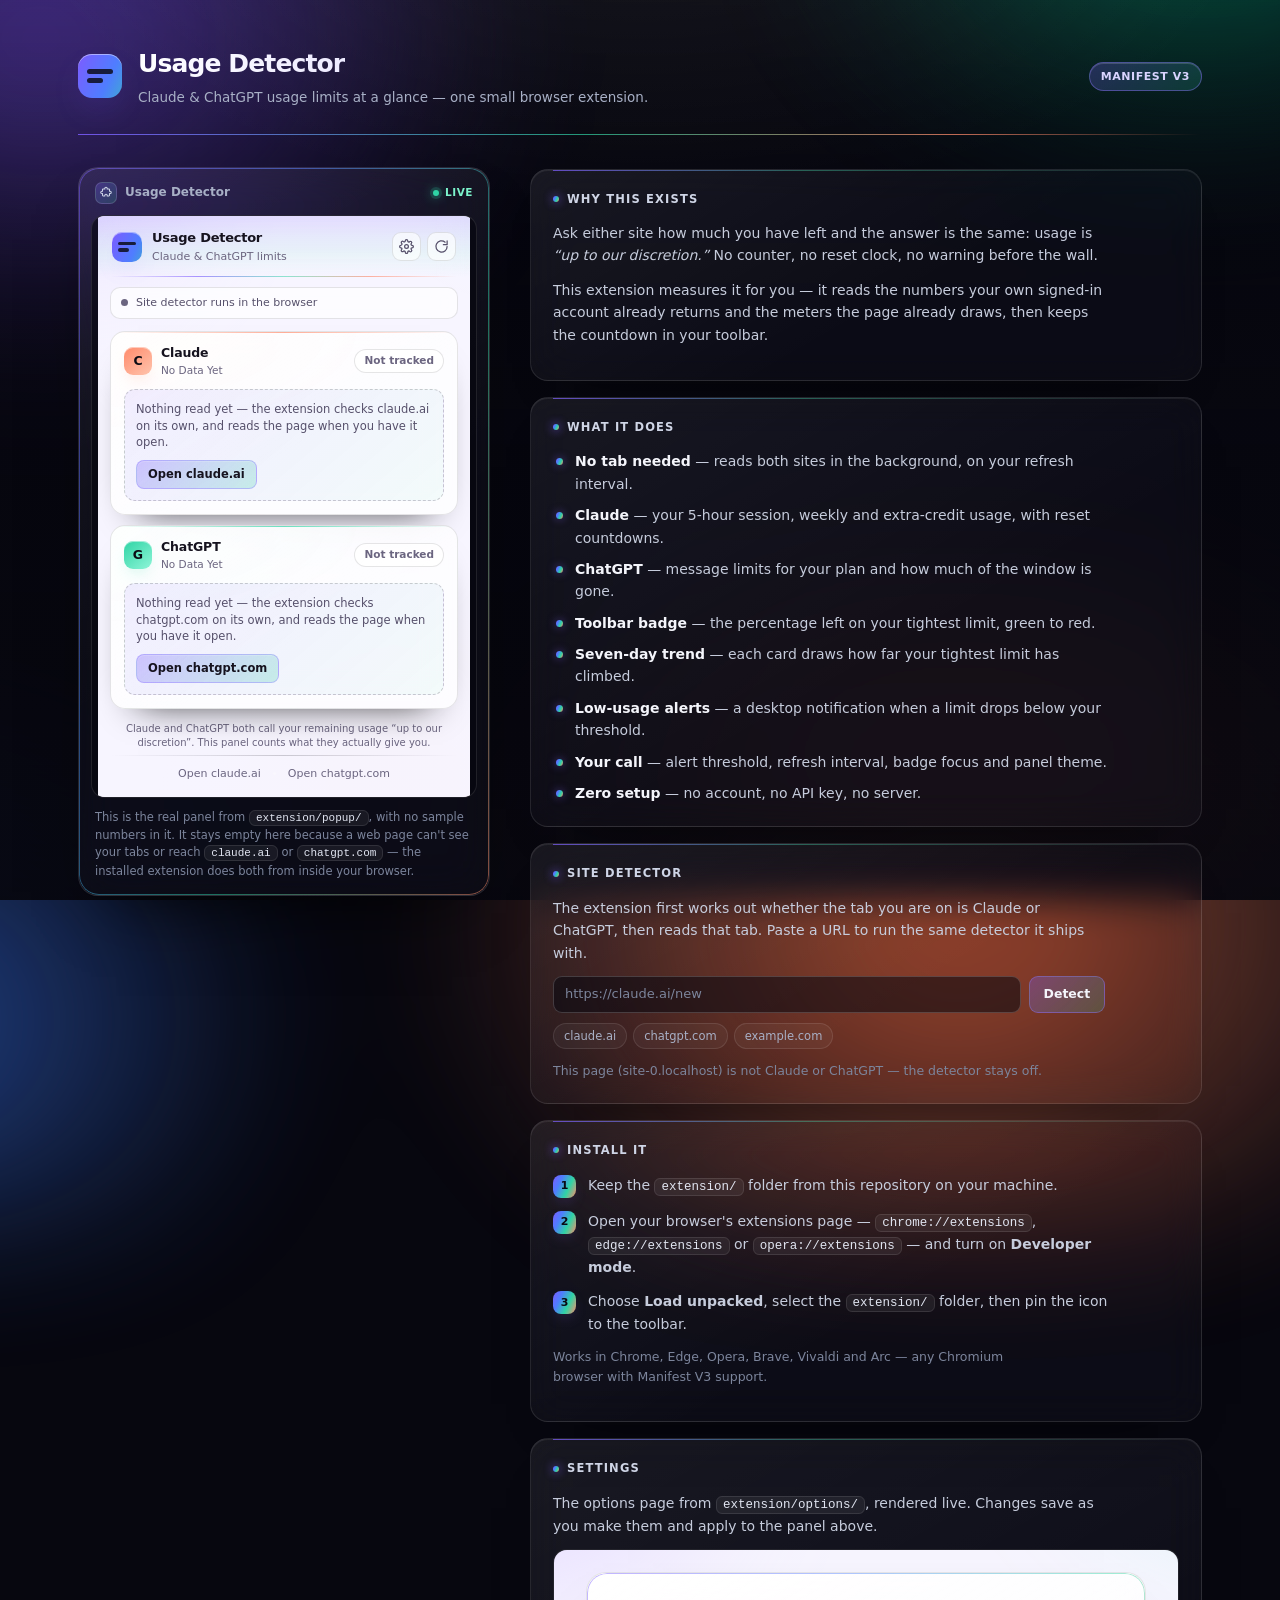
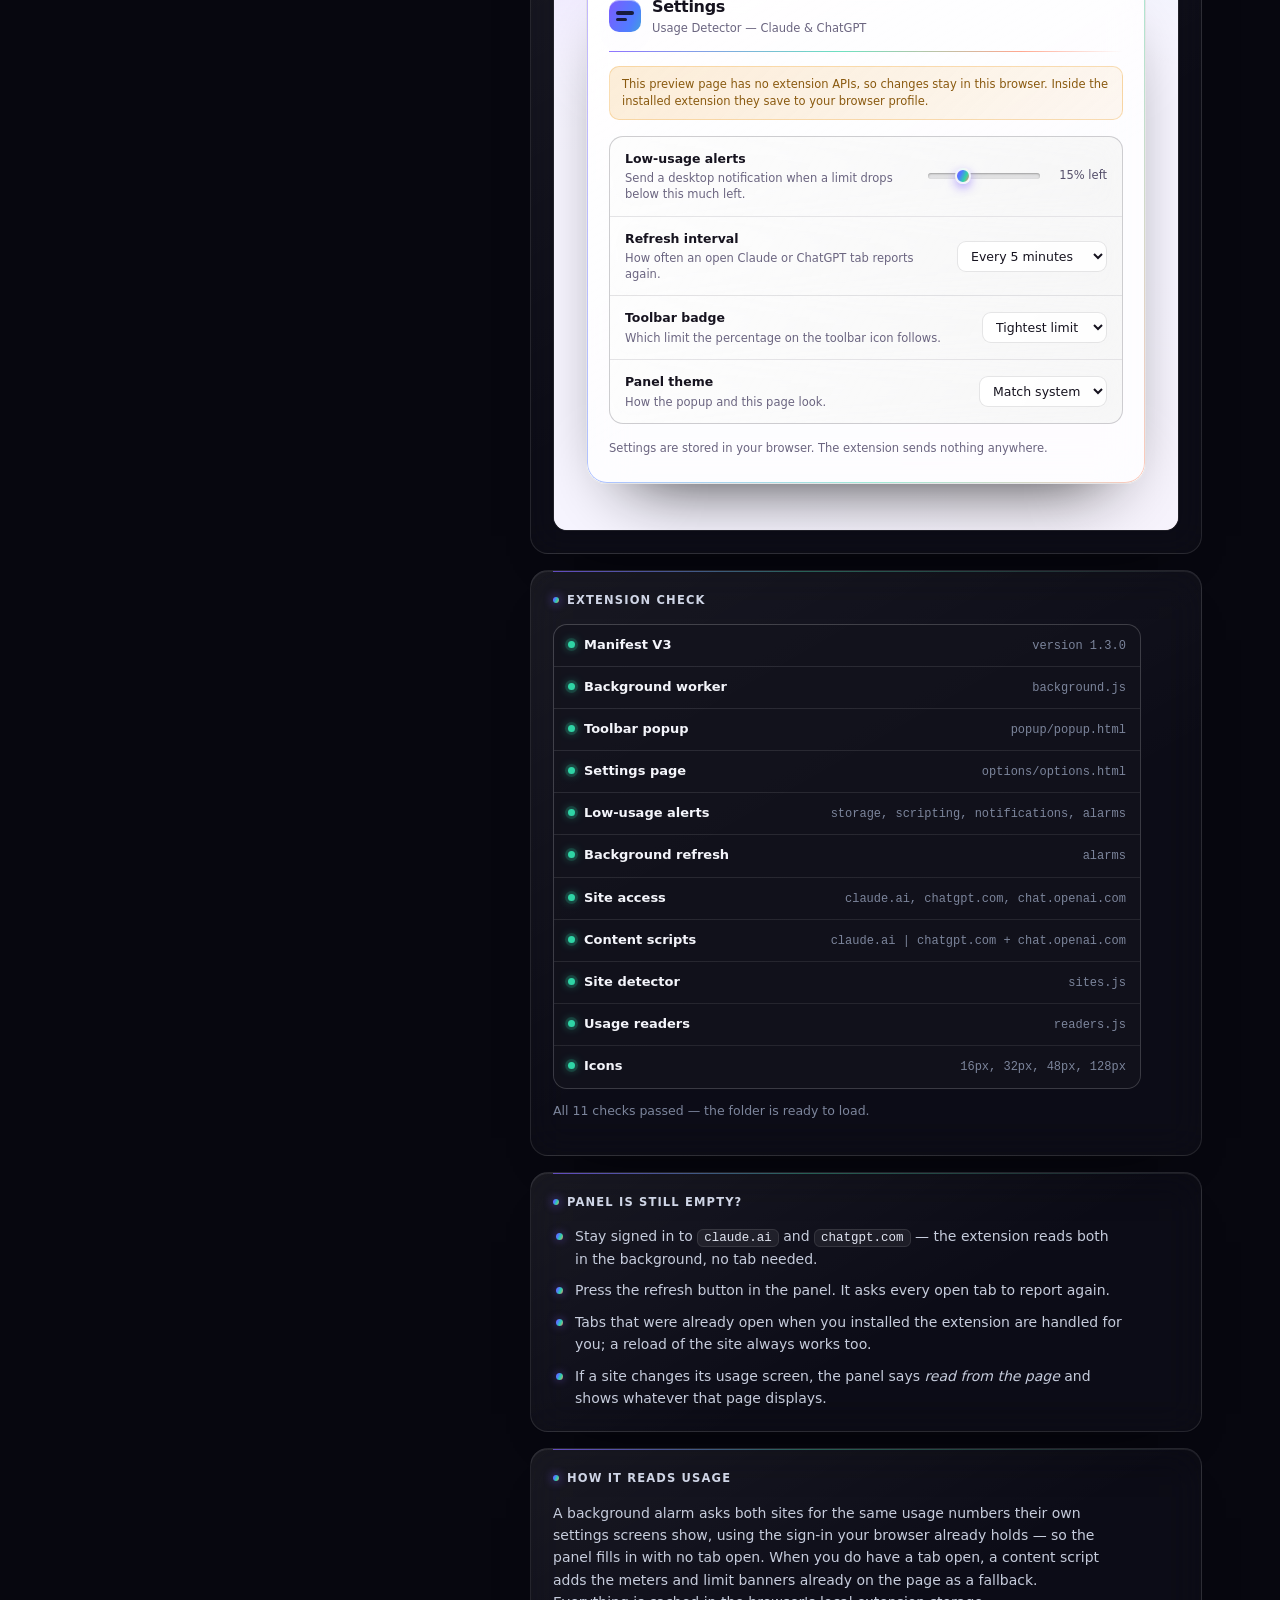
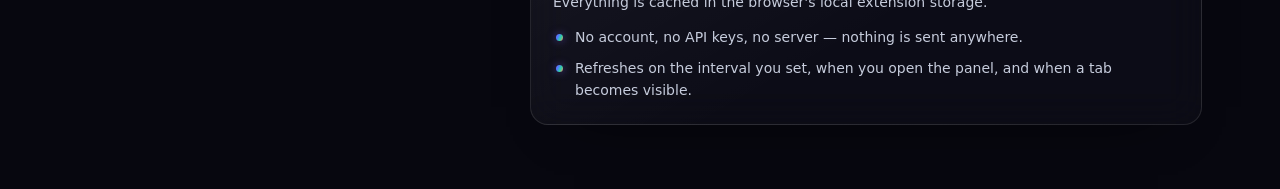
==== preview/index.html @ 1be55356 "Move API readers to background worker for tab-independent updates Co-authored-by: base44-builder[bot" ====
<!doctype html>
<html lang="en">
<head>
<meta charset="utf-8">
<meta name="viewport" content="width=device-width, initial-scale=1">
<title>Usage Detector — Claude &amp; ChatGPT</title>
<link rel="stylesheet" href="/preview/preview.css">
</head>
<body>
<div class="page">
  <header class="top">
    <span class="logo" aria-hidden="true"><i></i><i></i></span>
    <div class="top-text">
      <h1>Usage Detector</h1>
      <p>Claude &amp; ChatGPT usage limits at a glance — one small browser extension.</p>
    </div>
    <span class="tag">Manifest V3</span>
  </header>

  <div class="grid">
    <section class="stage" aria-label="Extension popup">
      <div class="stage-top">
        <span class="stage-puzzle" aria-hidden="true">
          <svg viewBox="0 0 24 24" width="14" height="14" fill="none" stroke="currentColor" stroke-width="1.8" stroke-linejoin="round">
            <path d="M10 4a2 2 0 1 1 4 0v1h3a1 1 0 0 1 1 1v3h1a2 2 0 1 1 0 4h-1v3a1 1 0 0 1-1 1h-3v-1a2 2 0 1 0-4 0v1H7a1 1 0 0 1-1-1v-3H5a2 2 0 1 1 0-4h1V6a1 1 0 0 1 1-1h3V4Z"></path>
          </svg>
        </span>
        <span class="stage-name">Usage Detector</span>
        <span class="stage-live"><i aria-hidden="true"></i>Live</span>
      </div>

      <div class="frame">
        <iframe id="popup" src="/extension/popup/popup.html" title="The extension popup, rendered live"></iframe>
      </div>

      <p class="hint">
        This is the real panel from <code>extension/popup/</code>, with no sample numbers in it.
        It stays empty here because a web page can't see your tabs or reach <code>claude.ai</code> or
        <code>chatgpt.com</code> — the installed extension does both from inside your browser.
      </p>
    </section>

    <div class="content">
      <section class="block">
        <h2>Why this exists</h2>
        <p>Ask either site how much you have left and the answer is the same: usage is <em>“up to our discretion.”</em> No counter, no reset clock, no warning before the wall.</p>
        <p>This extension measures it for you — it reads the numbers your own signed-in account already returns and the meters the page already draws, then keeps the countdown in your toolbar.</p>
      </section>

      <section class="block">
        <h2>What it does</h2>
        <ul class="checks">
          <li><strong>No tab needed</strong> — reads both sites in the background, on your refresh interval.</li>
          <li><strong>Claude</strong> — your 5-hour session, weekly and extra-credit usage, with reset countdowns.</li>
          <li><strong>ChatGPT</strong> — message limits for your plan and how much of the window is gone.</li>
          <li><strong>Toolbar badge</strong> — the percentage left on your tightest limit, green to red.</li>
          <li><strong>Seven-day trend</strong> — each card draws how far your tightest limit has climbed.</li>
          <li><strong>Low-usage alerts</strong> — a desktop notification when a limit drops below your threshold.</li>
          <li><strong>Your call</strong> — alert threshold, refresh interval, badge focus and panel theme.</li>
          <li><strong>Zero setup</strong> — no account, no API key, no server.</li>
        </ul>
      </section>

      <section class="block">
        <h2>Site detector</h2>
        <p>The extension first works out whether the tab you are on is Claude or ChatGPT, then reads that tab. Paste a URL to run the same detector it ships with.</p>
        <form class="detector" id="detector" autocomplete="off">
          <input id="detector-url" class="detector-input" type="text" placeholder="https://claude.ai/new" aria-label="URL to check" spellcheck="false">
          <button class="detector-btn" type="submit">Detect</button>
        </form>
        <div class="detector-chips">
          <button type="button" class="detector-chip" data-url="https://claude.ai/new">claude.ai</button>
          <button type="button" class="detector-chip" data-url="https://chatgpt.com/">chatgpt.com</button>
          <button type="button" class="detector-chip" data-url="https://example.com/">example.com</button>
        </div>
        <p class="detector-out" id="detector-out" aria-live="polite">Reading this page's address…</p>
      </section>

      <section class="block">
        <h2>Install it</h2>
        <ol class="steps">
          <li>
            <span aria-hidden="true">1</span>
            <div>Keep the <code>extension/</code> folder from this repository on your machine.</div>
          </li>
          <li>
            <span aria-hidden="true">2</span>
            <div>Open your browser's extensions page — <code>chrome://extensions</code>, <code>edge://extensions</code> or <code>opera://extensions</code> — and turn on <strong>Developer mode</strong>.</div>
          </li>
          <li>
            <span aria-hidden="true">3</span>
            <div>Choose <strong>Load unpacked</strong>, select the <code>extension/</code> folder, then pin the icon to the toolbar.</div>
          </li>
        </ol>
        <p class="note">Works in Chrome, Edge, Opera, Brave, Vivaldi and Arc — any Chromium browser with Manifest V3 support.</p>
      </section>

      <section class="block">
        <h2>Settings</h2>
        <p>The options page from <code>extension/options/</code>, rendered live. Changes save as you make them and apply to the panel above.</p>
        <div class="frame frame--wide">
          <iframe id="options" src="/extension/options/options.html" title="The extension settings page, rendered live"></iframe>
        </div>
      </section>

      <section class="block">
        <h2>Extension check</h2>
        <ul class="audit" id="audit" aria-live="polite">
          <li class="audit-item"><span class="audit-dot" aria-hidden="true"></span><span class="audit-label">Reading the manifest…</span></li>
        </ul>
        <p class="note" id="audit-summary"></p>
      </section>

      <section class="block">
        <h2>Panel is still empty?</h2>
        <ul class="checks">
          <li>Stay signed in to <code>claude.ai</code> and <code>chatgpt.com</code> — the extension reads both in the background, no tab needed.</li>
          <li>Press the refresh button in the panel. It asks every open tab to report again.</li>
          <li>Tabs that were already open when you installed the extension are handled for you; a reload of the site always works too.</li>
          <li>If a site changes its usage screen, the panel says <em>read from the page</em> and shows whatever that page displays.</li>
        </ul>
      </section>

      <section class="block">
        <h2>How it reads usage</h2>
        <p>A background alarm asks both sites for the same usage numbers their own settings screens show, using the sign-in your browser already holds — so the panel fills in with no tab open. When you do have a tab open, a content script adds the meters and limit banners already on the page as a fallback. Everything is cached in the browser's local extension storage.</p>
        <ul class="checks">
          <li>No account, no API keys, no server — nothing is sent anywhere.</li>
          <li>Refreshes on the interval you set, when you open the panel, and when a tab becomes visible.</li>
        </ul>
      </section>
    </div>
  </div>
</div>

<script src="/extension/sites.js"></script>
<script src="/preview/preview.js"></script>
</body>
</html>
---- preview/preview.css ----
:root {
  --bg: #07070f;
  --ink: #f4f5fb;
  --muted: #a8b0c6;
  --dim: #7c859c;
  --line: rgba(255, 255, 255, 0.1);
  --line-strong: rgba(255, 255, 255, 0.18);
  --glass: rgba(255, 255, 255, 0.045);
  --glass-2: rgba(255, 255, 255, 0.08);
  --panel-wash: linear-gradient(150deg, rgba(255, 255, 255, 0.075), rgba(255, 255, 255, 0.022) 58%);
  --violet: #7c5cff;
  --indigo: #4f7dff;
  --mint: #2fd4a5;
  --coral: #ff8a6b;
  --claude: #ff8a6b;
  --chatgpt: #2fd4a5;
  --flow: linear-gradient(115deg, #7c5cff 0%, #4f7dff 30%, #2fd4a5 64%, #ff8a6b 100%);
  color-scheme: dark;
}

* {
  box-sizing: border-box;
}

html {
  background: var(--bg);
}

body {
  margin: 0;
  min-height: 100vh;
  position: relative;
  background: transparent;
  color: var(--ink);
  font: 14px/1.6 ui-sans-serif, system-ui, -apple-system, "Segoe UI", Roboto, "Helvetica Neue", Arial, sans-serif;
  -webkit-font-smoothing: antialiased;
  overflow-x: hidden;
}

/* the fluid mesh: one drifting colour field, one readability scrim */
body::before,
body::after {
  content: "";
  position: fixed;
  pointer-events: none;
  z-index: 0;
}

body::before {
  inset: -38% -28%;
  background:
    radial-gradient(36% 34% at 20% 24%, rgba(124, 92, 255, 0.8), transparent 68%),
    radial-gradient(32% 30% at 78% 14%, rgba(47, 212, 165, 0.55), transparent 68%),
    radial-gradient(40% 38% at 66% 80%, rgba(255, 138, 107, 0.62), transparent 68%),
    radial-gradient(30% 30% at 12% 86%, rgba(79, 125, 255, 0.6), transparent 70%);
  filter: blur(72px) saturate(140%);
  opacity: 0.9;
  animation: flow 32s ease-in-out infinite alternate;
}

body::after {
  inset: 0;
  background:
    radial-gradient(70% 50% at 50% -12%, rgba(255, 255, 255, 0.07), transparent 70%),
    linear-gradient(180deg, rgba(7, 7, 15, 0.25) 0%, rgba(7, 7, 15, 0.72) 46%, rgba(7, 7, 15, 0.94) 100%);
}

@keyframes flow {
  0% {
    transform: translate3d(-3%, -2%, 0) scale(1.04) rotate(0deg);
  }
  50% {
    transform: translate3d(3%, 2%, 0) scale(1.12) rotate(5deg);
  }
  100% {
    transform: translate3d(4%, -3%, 0) scale(1.06) rotate(-4deg);
  }
}

.page {
  position: relative;
  z-index: 1;
  max-width: 1180px;
  margin: 0 auto;
  padding: 44px 28px 72px;
}

/* header */
.top {
  position: relative;
  display: flex;
  align-items: center;
  gap: 16px;
  padding-bottom: 26px;
}

.top::after {
  content: "";
  position: absolute;
  left: 0;
  right: 0;
  bottom: 0;
  height: 1px;
  background: linear-gradient(90deg, rgba(124, 92, 255, 0.85), rgba(47, 212, 165, 0.7) 45%, rgba(255, 138, 107, 0.75) 78%, transparent);
}

.logo {
  width: 44px;
  height: 44px;
  flex: none;
  border-radius: 14px;
  background: var(--flow);
  background-size: 220% 220%;
  animation: shimmer 14s ease-in-out infinite alternate;
  display: flex;
  flex-direction: column;
  justify-content: center;
  gap: 4px;
  padding: 0 9px;
  box-shadow: 0 14px 34px -16px rgba(124, 92, 255, 0.95), inset 0 1px 0 rgba(255, 255, 255, 0.45);
}

@keyframes shimmer {
  from {
    background-position: 0% 50%;
  }
  to {
    background-position: 100% 50%;
  }
}

.logo i {
  display: block;
  height: 5px;
  border-radius: 3px;
  background: rgba(9, 9, 18, 0.82);
}

.logo i:first-child {
  width: 100%;
}

.logo i:last-child {
  width: 62%;
}

.top-text {
  flex: 1;
  min-width: 0;
}

.top h1 {
  margin: 0;
  font-size: 25px;
  font-weight: 680;
  letter-spacing: -0.035em;
  background: linear-gradient(100deg, #ffffff 0%, #ddd8ff 42%, #ffd9cc 70%, #b6ffe9 100%);
  -webkit-background-clip: text;
  background-clip: text;
  color: transparent;
}

.top p {
  margin: 3px 0 0;
  color: var(--muted);
  font-size: 13.5px;
}

.tag {
  flex: none;
  font-size: 11px;
  font-weight: 700;
  letter-spacing: 0.05em;
  text-transform: uppercase;
  color: #d9d4ff;
  background: linear-gradient(135deg, rgba(124, 92, 255, 0.26), rgba(47, 212, 165, 0.16));
  border: 1px solid rgba(140, 122, 255, 0.42);
  padding: 5px 11px;
  border-radius: 999px;
  box-shadow: inset 0 1px 0 rgba(255, 255, 255, 0.16);
}

/* layout */
.grid {
  display: grid;
  grid-template-columns: 412px minmax(0, 1fr);
  gap: 40px;
  align-items: start;
  padding-top: 32px;
}

/* stage */
.stage {
  position: sticky;
  top: 28px;
  padding: 12px;
  border-radius: 20px;
  background: var(--panel-wash);
  border: 1px solid var(--line);
  backdrop-filter: blur(22px) saturate(140%);
  box-shadow: 0 34px 70px -38px rgba(0, 0, 0, 0.95), inset 0 1px 0 rgba(255, 255, 255, 0.09);
}

.stage::before {
  content: "";
  position: absolute;
  inset: 0;
  border-radius: inherit;
  padding: 1px;
  background: var(--flow);
  opacity: 0.5;
  -webkit-mask: linear-gradient(#000 0 0) content-box, linear-gradient(#000 0 0);
  -webkit-mask-composite: xor;
  mask: linear-gradient(#000 0 0) content-box, linear-gradient(#000 0 0);
  mask-composite: exclude;
  pointer-events: none;
}

.stage-top {
  display: flex;
  align-items: center;
  gap: 8px;
  padding: 2px 4px 11px;
}

.stage-puzzle {
  display: grid;
  place-items: center;
  width: 22px;
  height: 22px;
  border-radius: 7px;
  background: linear-gradient(135deg, rgba(124, 92, 255, 0.28), rgba(47, 212, 165, 0.18));
  border: 1px solid rgba(255, 255, 255, 0.14);
  color: #cfd6e8;
}

.stage-name {
  flex: 1;
  font-size: 12px;
  font-weight: 600;
  color: var(--muted);
}

.stage-live {
  display: inline-flex;
  align-items: center;
  gap: 6px;
  font-size: 10.5px;
  font-weight: 700;
  letter-spacing: 0.05em;
  text-transform: uppercase;
  color: #7cf3cb;
}

.stage-live i {
  width: 6px;
  height: 6px;
  border-radius: 999px;
  background: var(--mint);
  box-shadow: 0 0 0 3px rgba(47, 212, 165, 0.18), 0 0 12px rgba(47, 212, 165, 0.9);
}

.frame {
  border-radius: 14px;
  overflow: hidden;
  border: 1px solid var(--line);
  background: rgba(6, 6, 14, 0.6);
  display: flex;
  justify-content: center;
}

.frame iframe {
  display: block;
  width: 100%;
  max-width: 372px;
  height: 566px;
  border: 0;
  background: transparent;
}

.frame--wide {
  justify-content: stretch;
}

.frame--wide iframe {
  max-width: none;
  height: 580px;
}

.audit {
  margin: 0 0 12px;
  padding: 0;
  list-style: none;
  display: grid;
  gap: 1px;
  border: 1px solid var(--line);
  border-radius: 14px;
  overflow: hidden;
  background: var(--line);
  max-width: 66ch;
}

.audit-item {
  display: flex;
  align-items: baseline;
  gap: 9px;
  padding: 10px 14px;
  background: rgba(10, 10, 20, 0.72);
  font-size: 13px;
  color: #c6ccdc;
}

.audit-dot {
  flex: none;
  width: 7px;
  height: 7px;
  border-radius: 999px;
  background: #3a4250;
  transform: translateY(-1px);
}

.audit-item.is-ok .audit-dot {
  background: var(--mint);
  box-shadow: 0 0 0 3px rgba(47, 212, 165, 0.16), 0 0 10px rgba(47, 212, 165, 0.8);
}

.audit-item.is-bad .audit-dot {
  background: #ff5f6d;
  box-shadow: 0 0 0 3px rgba(255, 95, 109, 0.16), 0 0 10px rgba(255, 95, 109, 0.8);
}

.audit-label {
  font-weight: 600;
  color: var(--ink);
}

.audit-detail {
  margin-left: auto;
  font-size: 12px;
  color: var(--dim);
  font-family: ui-monospace, SFMono-Regular, Menlo, Consolas, monospace;
  text-align: right;
}

.hint {
  margin: 11px 4px 3px;
  font-size: 11.5px;
  line-height: 1.55;
  color: var(--dim);
}

.hint code {
  font-size: 11px;
}

/* content */
.content {
  display: grid;
  gap: 16px;
  padding-top: 2px;
}

.block {
  position: relative;
  padding: 20px 22px 22px;
  border-radius: 18px;
  border: 1px solid var(--line);
  background: var(--panel-wash);
  backdrop-filter: blur(18px) saturate(135%);
  box-shadow: 0 26px 56px -44px rgba(0, 0, 0, 0.95), inset 0 1px 0 rgba(255, 255, 255, 0.07);
}

.block::before {
  content: "";
  position: absolute;
  top: 0;
  left: 22px;
  right: 22px;
  height: 1px;
  background: linear-gradient(90deg, rgba(124, 92, 255, 0.7), rgba(47, 212, 165, 0.35) 40%, transparent);
}

.block h2 {
  display: flex;
  align-items: center;
  gap: 8px;
  margin: 0 0 14px;
  font-size: 11.5px;
  font-weight: 750;
  letter-spacing: 0.1em;
  text-transform: uppercase;
  color: #cfd5e6;
}

.block h2::before {
  content: "";
  width: 6px;
  height: 6px;
  border-radius: 999px;
  background: var(--flow);
  box-shadow: 0 0 10px rgba(124, 92, 255, 0.9);
}

.block p {
  margin: 0 0 12px;
  color: #c6ccdc;
  max-width: 62ch;
}

.checks {
  margin: 0;
  padding: 0;
  list-style: none;
  display: grid;
  gap: 9px;
  max-width: 64ch;
}

.checks li {
  position: relative;
  padding-left: 22px;
  color: #c6ccdc;
}

.checks li::before {
  content: "";
  position: absolute;
  left: 3px;
  top: 8px;
  width: 7px;
  height: 7px;
  border-radius: 999px;
  background: var(--flow);
  box-shadow: 0 0 8px rgba(124, 92, 255, 0.55);
}

.checks strong {
  color: var(--ink);
  font-weight: 640;
}

/* site detector */
.detector {
  display: flex;
  gap: 8px;
  margin: 0 0 10px;
  max-width: 62ch;
}

.detector-input {
  flex: 1;
  min-width: 0;
  font: inherit;
  font-size: 13px;
  color: var(--ink);
  background: rgba(9, 9, 18, 0.55);
  border: 1px solid var(--line-strong);
  border-radius: 9px;
  padding: 7px 11px;
}

.detector-input::placeholder {
  color: var(--dim);
}

.detector-input:focus-visible {
  outline: 2px solid rgba(124, 92, 255, 0.9);
  outline-offset: 1px;
}

.detector-btn {
  flex: none;
  font: inherit;
  font-size: 12.5px;
  font-weight: 660;
  color: var(--ink);
  background: linear-gradient(135deg, rgba(124, 92, 255, 0.32), rgba(47, 212, 165, 0.2));
  border: 1px solid rgba(140, 122, 255, 0.42);
  border-radius: 9px;
  padding: 7px 14px;
  cursor: pointer;
  transition: filter 0.16s ease;
}

.detector-btn:hover {
  filter: brightness(1.15);
}

.detector-btn:focus-visible,
.detector-chip:focus-visible {
  outline: 2px solid rgba(124, 92, 255, 0.9);
  outline-offset: 2px;
}

.detector-chips {
  display: flex;
  flex-wrap: wrap;
  gap: 6px;
  margin: 0 0 12px;
}

.detector-chip {
  font: inherit;
  font-size: 11.5px;
  color: var(--muted);
  background: var(--glass);
  border: 1px solid var(--line);
  border-radius: 999px;
  padding: 3px 10px;
  cursor: pointer;
  transition: color 0.16s ease, border-color 0.16s ease;
}

.detector-chip:hover {
  color: var(--ink);
  border-color: var(--line-strong);
}

.block .detector-out {
  margin: 0;
  font-size: 12.5px;
  color: var(--dim);
}

.block .detector-out.is-on {
  color: #7cf3cb;
}

.steps {
  margin: 0 0 12px;
  padding: 0;
  list-style: none;
  display: grid;
  gap: 12px;
  max-width: 64ch;
}

.steps li {
  display: flex;
  gap: 12px;
  align-items: flex-start;
  color: #c6ccdc;
}

.steps li > span {
  flex: none;
  width: 23px;
  height: 23px;
  border-radius: 8px;
  display: grid;
  place-items: center;
  font-size: 11px;
  font-weight: 800;
  color: #0a0a14;
  background: var(--flow);
  box-shadow: 0 6px 16px -8px rgba(124, 92, 255, 0.95);
  margin-top: 1px;
}

.note {
  margin: 0;
  font-size: 12.5px;
  color: var(--dim) !important;
}

code {
  font-family: ui-monospace, SFMono-Regular, Menlo, Consolas, monospace;
  font-size: 12.5px;
  background: rgba(255, 255, 255, 0.06);
  border: 1px solid var(--line);
  border-radius: 6px;
  padding: 1px 6px;
  color: #e2e6f2;
}

@media (max-width: 1000px) {
  .page {
    padding: 32px 20px 56px;
  }

  .grid {
    grid-template-columns: minmax(0, 1fr);
    gap: 28px;
  }

  .stage {
    position: static;
    max-width: 420px;
  }
}

@media (max-width: 560px) {
  .top {
    align-items: flex-start;
    flex-wrap: wrap;
  }

  .tag {
    order: 3;
  }

  .top h1 {
    font-size: 20px;
  }

  .frame iframe {
    height: 540px;
  }

  .frame--wide iframe {
    height: 580px;
  }

  .block {
    padding: 18px 16px 20px;
  }

  .block::before {
    left: 16px;
    right: 16px;
  }
}

@media (prefers-reduced-motion: reduce) {
  body::before,
  .logo {
    animation: none;
  }
}
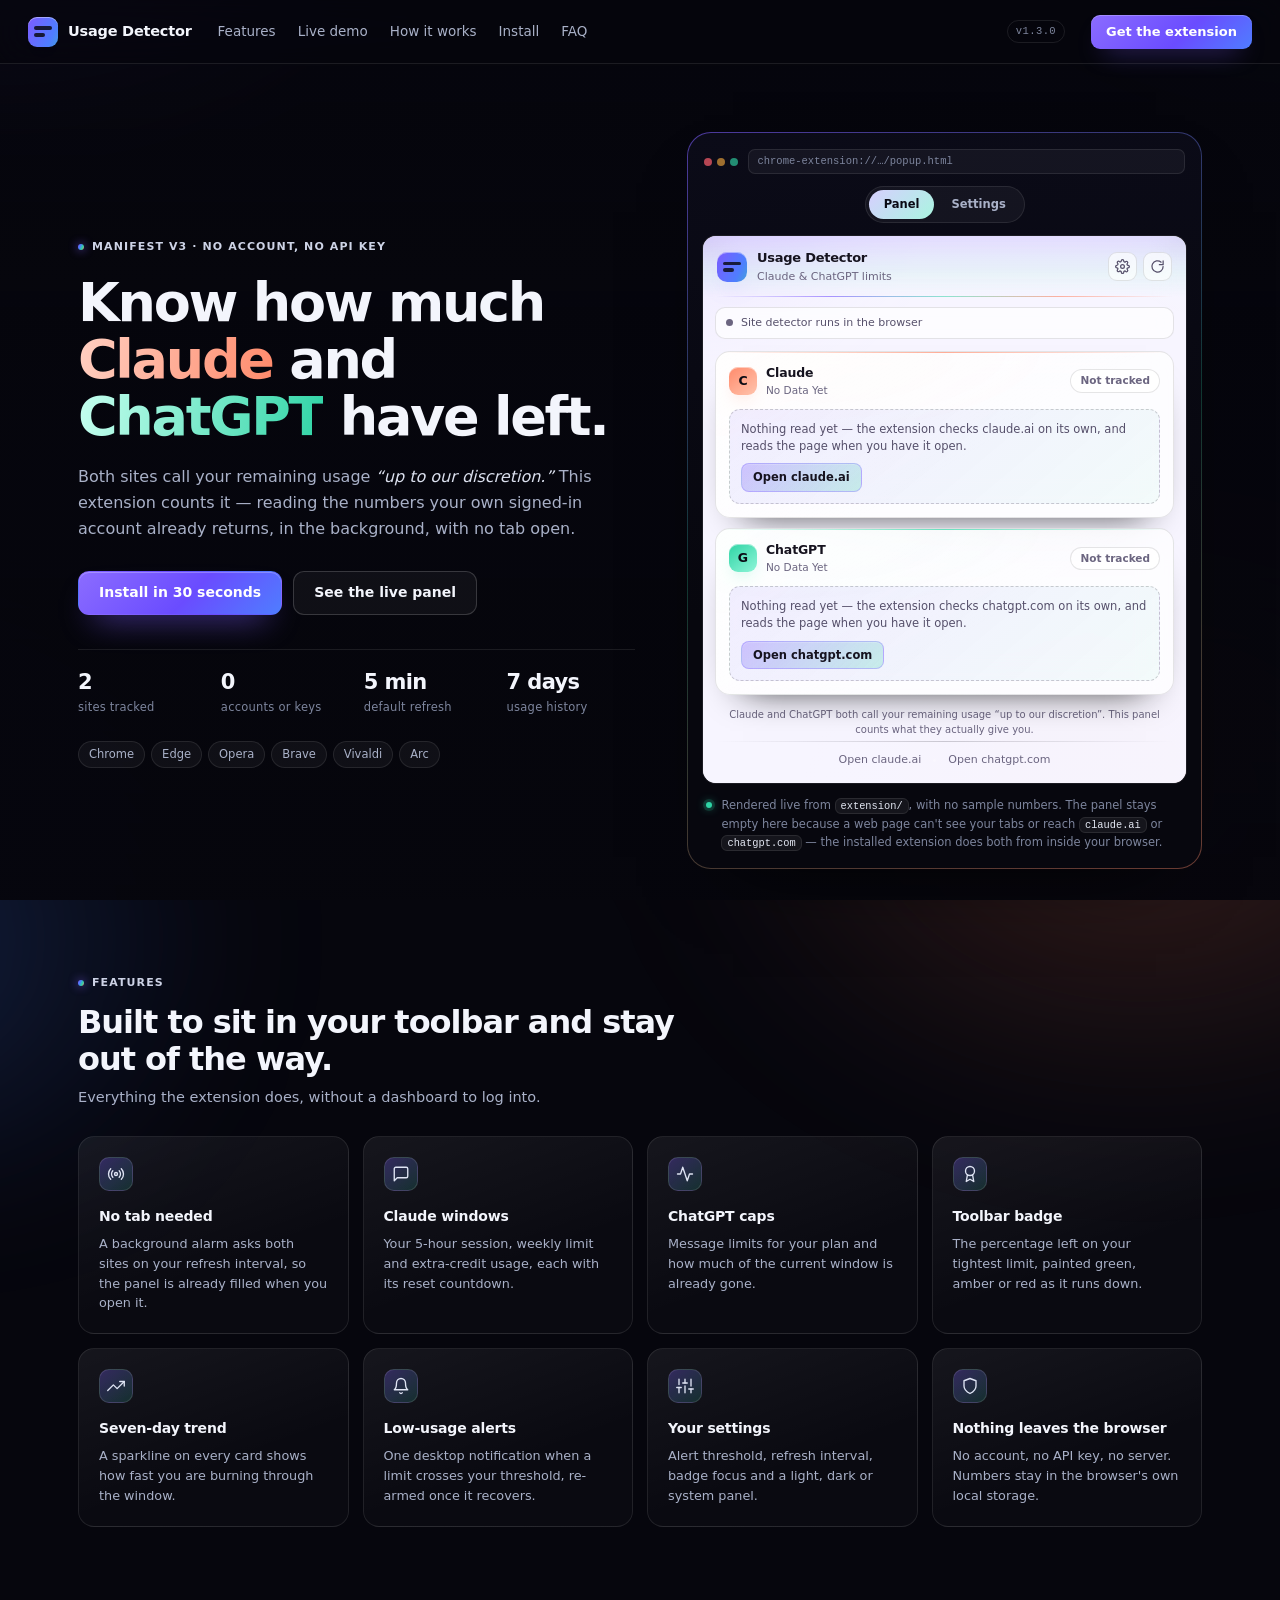
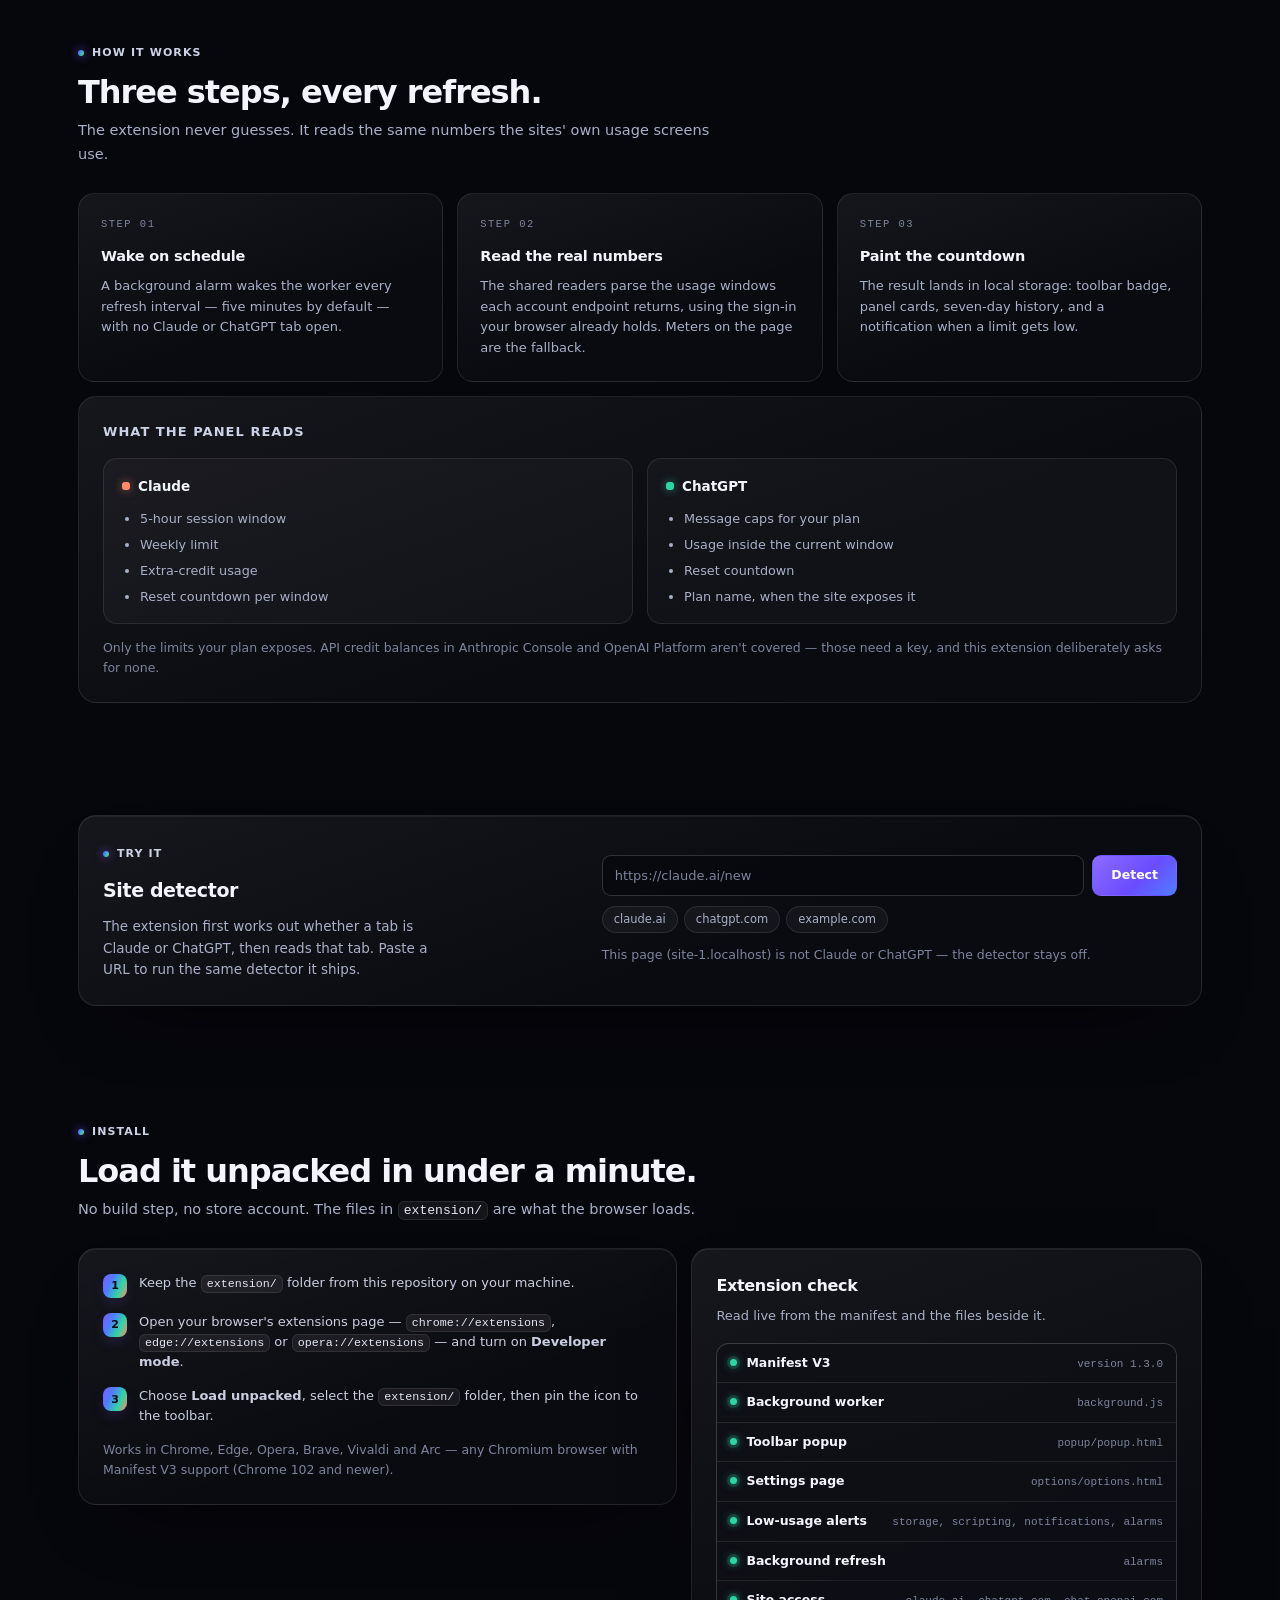
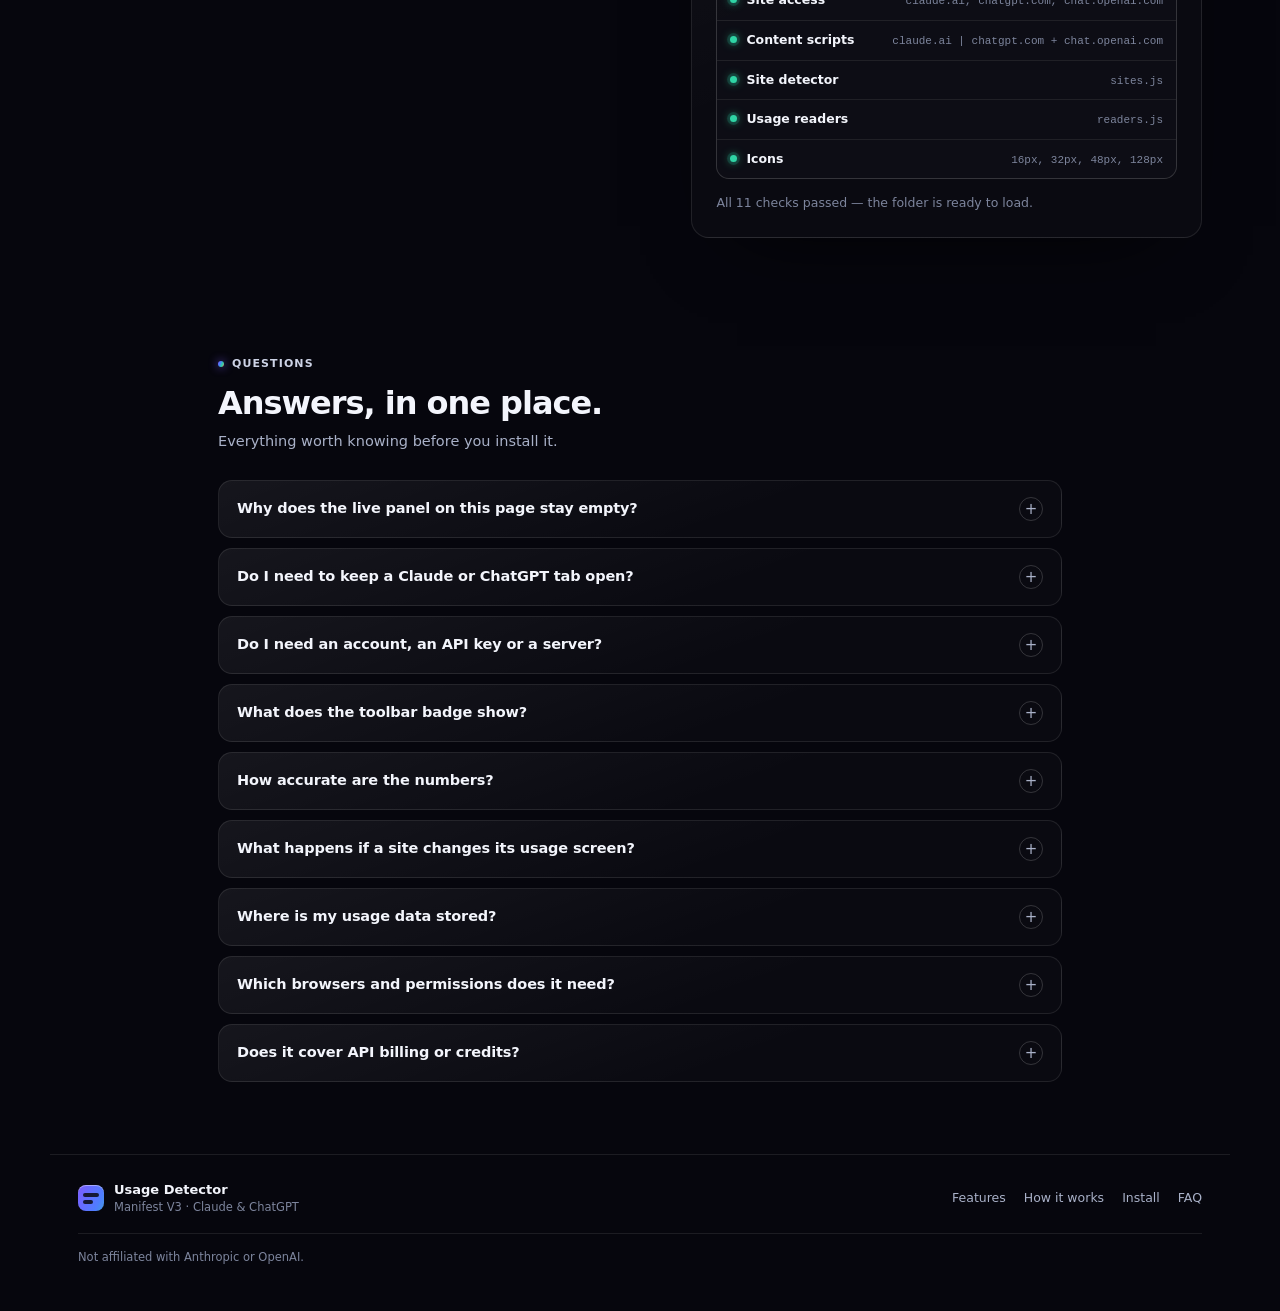
==== commit 3db3af7e: "Redesign product page with responsive layout and interactive components Co-authored-by: base44-build" ====
--- a/preview/index.html
+++ b/preview/index.html
@@ -3,67 +3,219 @@
 <head>
 <meta charset="utf-8">
 <meta name="viewport" content="width=device-width, initial-scale=1">
-<title>Usage Detector — Claude &amp; ChatGPT</title>
+<title>Usage Detector — Claude &amp; ChatGPT usage, counted</title>
+<meta name="description" content="A small Manifest V3 extension that counts how much Claude and ChatGPT usage you have left — no account, no API key, no server.">
 <link rel="stylesheet" href="/preview/preview.css">
 </head>
 <body>
-<div class="page">
-  <header class="top">
+
+<header class="nav">
+  <a class="nav-brand" href="#top">
     <span class="logo" aria-hidden="true"><i></i><i></i></span>
-    <div class="top-text">
-      <h1>Usage Detector</h1>
-      <p>Claude &amp; ChatGPT usage limits at a glance — one small browser extension.</p>
-    </div>
-    <span class="tag">Manifest V3</span>
-  </header>
-
-  <div class="grid">
-    <section class="stage" aria-label="Extension popup">
-      <div class="stage-top">
-        <span class="stage-puzzle" aria-hidden="true">
-          <svg viewBox="0 0 24 24" width="14" height="14" fill="none" stroke="currentColor" stroke-width="1.8" stroke-linejoin="round">
-            <path d="M10 4a2 2 0 1 1 4 0v1h3a1 1 0 0 1 1 1v3h1a2 2 0 1 1 0 4h-1v3a1 1 0 0 1-1 1h-3v-1a2 2 0 1 0-4 0v1H7a1 1 0 0 1-1-1v-3H5a2 2 0 1 1 0-4h1V6a1 1 0 0 1 1-1h3V4Z"></path>
-          </svg>
-        </span>
-        <span class="stage-name">Usage Detector</span>
-        <span class="stage-live"><i aria-hidden="true"></i>Live</span>
-      </div>
-
-      <div class="frame">
-        <iframe id="popup" src="/extension/popup/popup.html" title="The extension popup, rendered live"></iframe>
-      </div>
-
-      <p class="hint">
-        This is the real panel from <code>extension/popup/</code>, with no sample numbers in it.
-        It stays empty here because a web page can't see your tabs or reach <code>claude.ai</code> or
-        <code>chatgpt.com</code> — the installed extension does both from inside your browser.
-      </p>
-    </section>
-
-    <div class="content">
-      <section class="block">
-        <h2>Why this exists</h2>
-        <p>Ask either site how much you have left and the answer is the same: usage is <em>“up to our discretion.”</em> No counter, no reset clock, no warning before the wall.</p>
-        <p>This extension measures it for you — it reads the numbers your own signed-in account already returns and the meters the page already draws, then keeps the countdown in your toolbar.</p>
-      </section>
-
-      <section class="block">
-        <h2>What it does</h2>
-        <ul class="checks">
-          <li><strong>No tab needed</strong> — reads both sites in the background, on your refresh interval.</li>
-          <li><strong>Claude</strong> — your 5-hour session, weekly and extra-credit usage, with reset countdowns.</li>
-          <li><strong>ChatGPT</strong> — message limits for your plan and how much of the window is gone.</li>
-          <li><strong>Toolbar badge</strong> — the percentage left on your tightest limit, green to red.</li>
-          <li><strong>Seven-day trend</strong> — each card draws how far your tightest limit has climbed.</li>
-          <li><strong>Low-usage alerts</strong> — a desktop notification when a limit drops below your threshold.</li>
-          <li><strong>Your call</strong> — alert threshold, refresh interval, badge focus and panel theme.</li>
-          <li><strong>Zero setup</strong> — no account, no API key, no server.</li>
-        </ul>
-      </section>
-
-      <section class="block">
-        <h2>Site detector</h2>
-        <p>The extension first works out whether the tab you are on is Claude or ChatGPT, then reads that tab. Paste a URL to run the same detector it ships with.</p>
+    <span class="nav-name">Usage Detector</span>
+  </a>
+  <nav class="nav-links" aria-label="Page sections">
+    <a href="#features">Features</a>
+    <a href="#demo">Live demo</a>
+    <a href="#how">How it works</a>
+    <a href="#install">Install</a>
+    <a href="#faq">FAQ</a>
+  </nav>
+  <span class="nav-version" id="version">MV3</span>
+  <a class="nav-cta" href="#install">Get the extension</a>
+</header>
+
+<main>
+
+  <!-- hero -->
+  <section class="hero" id="top">
+    <div class="hero-copy">
+      <span class="eyebrow"><i aria-hidden="true"></i>Manifest V3 · no account, no API key</span>
+      <h1>Know how much <span class="hl hl--claude">Claude</span> and <span class="hl hl--chatgpt">ChatGPT</span> have left.</h1>
+      <p class="lede">Both sites call your remaining usage <em>“up to our discretion.”</em> This extension counts it — reading the numbers your own signed-in account already returns, in the background, with no tab open.</p>
+
+      <div class="hero-actions">
+        <a class="btn btn--primary" href="#install">Install in 30 seconds</a>
+        <a class="btn btn--ghost" href="#demo">See the live panel</a>
+      </div>
+
+      <dl class="stats">
+        <div><dt>2</dt><dd>sites tracked</dd></div>
+        <div><dt>0</dt><dd>accounts or keys</dd></div>
+        <div><dt>5 min</dt><dd>default refresh</dd></div>
+        <div><dt>7 days</dt><dd>usage history</dd></div>
+      </dl>
+
+      <ul class="browsers" aria-label="Supported browsers">
+        <li>Chrome</li>
+        <li>Edge</li>
+        <li>Opera</li>
+        <li>Brave</li>
+        <li>Vivaldi</li>
+        <li>Arc</li>
+      </ul>
+    </div>
+
+    <div class="stage" id="demo">
+      <div class="stage-inner">
+        <div class="chrome">
+          <span class="chrome-dots" aria-hidden="true"><i></i><i></i><i></i></span>
+          <span class="chrome-url" id="stage-url">chrome-extension://…/popup.html</span>
+        </div>
+
+        <div class="stage-tabs" role="group" aria-label="Preview the extension surfaces">
+          <button type="button" data-view="popup" aria-pressed="true">Panel</button>
+          <button type="button" data-view="options" aria-pressed="false">Settings</button>
+        </div>
+
+        <div class="frame">
+          <iframe id="stage-frame" src="/extension/popup/popup.html" title="The real extension panel, rendered live"></iframe>
+        </div>
+
+        <p class="stage-note">
+          <span class="live-dot" aria-hidden="true"></span>
+          <span>Rendered live from <code>extension/</code>, with no sample numbers. The panel stays empty here because a web page can't see your tabs or reach <code>claude.ai</code> or <code>chatgpt.com</code> — the installed extension does both from inside your browser.</span>
+        </p>
+      </div>
+    </div>
+  </section>
+
+  <!-- features -->
+  <section class="section" id="features">
+    <div class="section-head">
+      <span class="eyebrow"><i aria-hidden="true"></i>Features</span>
+      <h2 class="section-title">Built to sit in your toolbar and stay out of the way.</h2>
+      <p class="section-lede">Everything the extension does, without a dashboard to log into.</p>
+    </div>
+
+    <div class="feature-grid">
+      <article class="feature">
+        <span class="feature-icon" aria-hidden="true">
+          <svg viewBox="0 0 24 24" width="18" height="18" fill="none" stroke="currentColor" stroke-width="1.8" stroke-linecap="round" stroke-linejoin="round"><circle cx="12" cy="12" r="2"></circle><path d="M16.24 7.76a6 6 0 0 1 0 8.49m-8.48-.01a6 6 0 0 1 0-8.49m11.31-2.82a10 10 0 0 1 0 14.14m-14.14 0a10 10 0 0 1 0-14.14"></path></svg>
+        </span>
+        <h3>No tab needed</h3>
+        <p>A background alarm asks both sites on your refresh interval, so the panel is already filled when you open it.</p>
+      </article>
+
+      <article class="feature">
+        <span class="feature-icon" aria-hidden="true">
+          <svg viewBox="0 0 24 24" width="18" height="18" fill="none" stroke="currentColor" stroke-width="1.8" stroke-linecap="round" stroke-linejoin="round"><path d="M21 15a2 2 0 0 1-2 2H7l-4 4V5a2 2 0 0 1 2-2h14a2 2 0 0 1 2 2z"></path></svg>
+        </span>
+        <h3>Claude windows</h3>
+        <p>Your 5-hour session, weekly limit and extra-credit usage, each with its reset countdown.</p>
+      </article>
+
+      <article class="feature">
+        <span class="feature-icon" aria-hidden="true">
+          <svg viewBox="0 0 24 24" width="18" height="18" fill="none" stroke="currentColor" stroke-width="1.8" stroke-linecap="round" stroke-linejoin="round"><path d="M22 12h-4l-3 9L9 3l-3 9H2"></path></svg>
+        </span>
+        <h3>ChatGPT caps</h3>
+        <p>Message limits for your plan and how much of the current window is already gone.</p>
+      </article>
+
+      <article class="feature">
+        <span class="feature-icon" aria-hidden="true">
+          <svg viewBox="0 0 24 24" width="18" height="18" fill="none" stroke="currentColor" stroke-width="1.8" stroke-linecap="round" stroke-linejoin="round"><circle cx="12" cy="8" r="6"></circle><path d="M15.5 13.5L17 22l-5-3-5 3 1.5-8.5"></path></svg>
+        </span>
+        <h3>Toolbar badge</h3>
+        <p>The percentage left on your tightest limit, painted green, amber or red as it runs down.</p>
+      </article>
+
+      <article class="feature">
+        <span class="feature-icon" aria-hidden="true">
+          <svg viewBox="0 0 24 24" width="18" height="18" fill="none" stroke="currentColor" stroke-width="1.8" stroke-linecap="round" stroke-linejoin="round"><path d="M23 6l-9.5 9.5-5-5L1 18"></path><path d="M17 6h6v6"></path></svg>
+        </span>
+        <h3>Seven-day trend</h3>
+        <p>A sparkline on every card shows how fast you are burning through the window.</p>
+      </article>
+
+      <article class="feature">
+        <span class="feature-icon" aria-hidden="true">
+          <svg viewBox="0 0 24 24" width="18" height="18" fill="none" stroke="currentColor" stroke-width="1.8" stroke-linecap="round" stroke-linejoin="round"><path d="M18 8A6 6 0 0 0 6 8c0 7-3 9-3 9h18s-3-2-3-9"></path><path d="M13.73 21a2 2 0 0 1-3.46 0"></path></svg>
+        </span>
+        <h3>Low-usage alerts</h3>
+        <p>One desktop notification when a limit crosses your threshold, re-armed once it recovers.</p>
+      </article>
+
+      <article class="feature">
+        <span class="feature-icon" aria-hidden="true">
+          <svg viewBox="0 0 24 24" width="18" height="18" fill="none" stroke="currentColor" stroke-width="1.8" stroke-linecap="round" stroke-linejoin="round"><path d="M4 21v-7M4 10V3M12 21v-9M12 8V3M20 21v-5M20 12V3"></path><path d="M1 14h6M9 8h6M17 16h6"></path></svg>
+        </span>
+        <h3>Your settings</h3>
+        <p>Alert threshold, refresh interval, badge focus and a light, dark or system panel.</p>
+      </article>
+
+      <article class="feature">
+        <span class="feature-icon" aria-hidden="true">
+          <svg viewBox="0 0 24 24" width="18" height="18" fill="none" stroke="currentColor" stroke-width="1.8" stroke-linecap="round" stroke-linejoin="round"><path d="M12 22s8-4 8-10V5l-8-3-8 3v7c0 6 8 10 8 10z"></path></svg>
+        </span>
+        <h3>Nothing leaves the browser</h3>
+        <p>No account, no API key, no server. Numbers stay in the browser's own local storage.</p>
+      </article>
+    </div>
+  </section>
+
+  <!-- how it works -->
+  <section class="section" id="how">
+    <div class="section-head">
+      <span class="eyebrow"><i aria-hidden="true"></i>How it works</span>
+      <h2 class="section-title">Three steps, every refresh.</h2>
+      <p class="section-lede">The extension never guesses. It reads the same numbers the sites' own usage screens use.</p>
+    </div>
+
+    <ol class="steps">
+      <li class="step">
+        <span class="step-num">Step 01</span>
+        <h3>Wake on schedule</h3>
+        <p>A background alarm wakes the worker every refresh interval — five minutes by default — with no Claude or ChatGPT tab open.</p>
+      </li>
+      <li class="step">
+        <span class="step-num">Step 02</span>
+        <h3>Read the real numbers</h3>
+        <p>The shared readers parse the usage windows each account endpoint returns, using the sign-in your browser already holds. Meters on the page are the fallback.</p>
+      </li>
+      <li class="step">
+        <span class="step-num">Step 03</span>
+        <h3>Paint the countdown</h3>
+        <p>The result lands in local storage: toolbar badge, panel cards, seven-day history, and a notification when a limit gets low.</p>
+      </li>
+    </ol>
+
+    <div class="reads">
+      <h3 class="reads-title">What the panel reads</h3>
+      <div class="reads-grid">
+        <div class="reads-col reads-col--claude">
+          <h4>Claude</h4>
+          <ul>
+            <li>5-hour session window</li>
+            <li>Weekly limit</li>
+            <li>Extra-credit usage</li>
+            <li>Reset countdown per window</li>
+          </ul>
+        </div>
+        <div class="reads-col reads-col--chatgpt">
+          <h4>ChatGPT</h4>
+          <ul>
+            <li>Message caps for your plan</li>
+            <li>Usage inside the current window</li>
+            <li>Reset countdown</li>
+            <li>Plan name, when the site exposes it</li>
+          </ul>
+        </div>
+      </div>
+      <p class="note">Only the limits your plan exposes. API credit balances in Anthropic Console and OpenAI Platform aren't covered — those need a key, and this extension deliberately asks for none.</p>
+    </div>
+  </section>
+
+  <!-- site detector -->
+  <section class="section" id="detector-section">
+    <div class="panel detector-panel">
+      <div class="detector-copy">
+        <span class="eyebrow"><i aria-hidden="true"></i>Try it</span>
+        <h2 class="panel-title">Site detector</h2>
+        <p>The extension first works out whether a tab is Claude or ChatGPT, then reads that tab. Paste a URL to run the same detector it ships.</p>
+      </div>
+      <div class="detector-body">
         <form class="detector" id="detector" autocomplete="off">
           <input id="detector-url" class="detector-input" type="text" placeholder="https://claude.ai/new" aria-label="URL to check" spellcheck="false">
           <button class="detector-btn" type="submit">Detect</button>
@@ -74,10 +226,20 @@
           <button type="button" class="detector-chip" data-url="https://example.com/">example.com</button>
         </div>
         <p class="detector-out" id="detector-out" aria-live="polite">Reading this page's address…</p>
-      </section>
-
-      <section class="block">
-        <h2>Install it</h2>
+      </div>
+    </div>
+  </section>
+
+  <!-- install + check -->
+  <section class="section" id="install">
+    <div class="section-head">
+      <span class="eyebrow"><i aria-hidden="true"></i>Install</span>
+      <h2 class="section-title">Load it unpacked in under a minute.</h2>
+      <p class="section-lede">No build step, no store account. The files in <code>extension/</code> are what the browser loads.</p>
+    </div>
+
+    <div class="band">
+      <div class="panel">
         <ol class="steps">
           <li>
             <span aria-hidden="true">1</span>
@@ -92,46 +254,112 @@
             <div>Choose <strong>Load unpacked</strong>, select the <code>extension/</code> folder, then pin the icon to the toolbar.</div>
           </li>
         </ol>
-        <p class="note">Works in Chrome, Edge, Opera, Brave, Vivaldi and Arc — any Chromium browser with Manifest V3 support.</p>
-      </section>
-
-      <section class="block">
-        <h2>Settings</h2>
-        <p>The options page from <code>extension/options/</code>, rendered live. Changes save as you make them and apply to the panel above.</p>
-        <div class="frame frame--wide">
-          <iframe id="options" src="/extension/options/options.html" title="The extension settings page, rendered live"></iframe>
-        </div>
-      </section>
-
-      <section class="block">
-        <h2>Extension check</h2>
+        <p class="note">Works in Chrome, Edge, Opera, Brave, Vivaldi and Arc — any Chromium browser with Manifest V3 support (Chrome 102 and newer).</p>
+      </div>
+
+      <div class="panel">
+        <h3 class="panel-title">Extension check</h3>
+        <p class="panel-lede">Read live from the manifest and the files beside it.</p>
         <ul class="audit" id="audit" aria-live="polite">
           <li class="audit-item"><span class="audit-dot" aria-hidden="true"></span><span class="audit-label">Reading the manifest…</span></li>
         </ul>
         <p class="note" id="audit-summary"></p>
-      </section>
-
-      <section class="block">
-        <h2>Panel is still empty?</h2>
-        <ul class="checks">
-          <li>Stay signed in to <code>claude.ai</code> and <code>chatgpt.com</code> — the extension reads both in the background, no tab needed.</li>
-          <li>Press the refresh button in the panel. It asks every open tab to report again.</li>
-          <li>Tabs that were already open when you installed the extension are handled for you; a reload of the site always works too.</li>
-          <li>If a site changes its usage screen, the panel says <em>read from the page</em> and shows whatever that page displays.</li>
-        </ul>
-      </section>
-
-      <section class="block">
-        <h2>How it reads usage</h2>
-        <p>A background alarm asks both sites for the same usage numbers their own settings screens show, using the sign-in your browser already holds — so the panel fills in with no tab open. When you do have a tab open, a content script adds the meters and limit banners already on the page as a fallback. Everything is cached in the browser's local extension storage.</p>
-        <ul class="checks">
-          <li>No account, no API keys, no server — nothing is sent anywhere.</li>
-          <li>Refreshes on the interval you set, when you open the panel, and when a tab becomes visible.</li>
-        </ul>
-      </section>
+      </div>
+    </div>
+  </section>
+
+  <!-- faq -->
+  <section class="section section--faq" id="faq">
+    <div class="section-head">
+      <span class="eyebrow"><i aria-hidden="true"></i>Questions</span>
+      <h2 class="section-title">Answers, in one place.</h2>
+      <p class="section-lede">Everything worth knowing before you install it.</p>
+    </div>
+
+    <div class="faq-list">
+      <details class="qa">
+        <summary>Why does the live panel on this page stay empty?</summary>
+        <div class="qa-body">
+          <p>This page is an ordinary web page, so it can't see your tabs or make requests to <code>claude.ai</code> and <code>chatgpt.com</code>. The installed extension does both from inside your browser — that's the only difference. It ships no sample numbers, so an empty panel here is the same empty panel you get before the extension has read a site.</p>
+        </div>
+      </details>
+
+      <details class="qa">
+        <summary>Do I need to keep a Claude or ChatGPT tab open?</summary>
+        <div class="qa-body">
+          <p>No. A background alarm wakes the worker on your refresh interval and asks both sites for the same numbers their own settings screens show, using the sign-in cookies your browser already holds. Having a tab open just adds a second, page-level reading.</p>
+        </div>
+      </details>
+
+      <details class="qa">
+        <summary>Do I need an account, an API key or a server?</summary>
+        <div class="qa-body">
+          <p>None of them. The extension uses the session you already have in your browser, keeps everything in <code>chrome.storage.local</code>, and sends nothing to any third party. There is no backend to run.</p>
+        </div>
+      </details>
+
+      <details class="qa">
+        <summary>What does the toolbar badge show?</summary>
+        <div class="qa-body">
+          <p>The percentage left on your tightest limit, coloured green, amber or red. In the settings page you can point it at the tightest limit, Claude only, or ChatGPT only, and set the amber threshold with the low-usage alert slider.</p>
+        </div>
+      </details>
+
+      <details class="qa">
+        <summary>How accurate are the numbers?</summary>
+        <div class="qa-body">
+          <p>They come from the same usage windows each site's own settings screen reads, or — when an endpoint doesn't answer — from the meters and limit banners already rendered on the page. Values reflect the last background read or the last tab that reported, so they can lag by up to one refresh interval.</p>
+        </div>
+      </details>
+
+      <details class="qa">
+        <summary>What happens if a site changes its usage screen?</summary>
+        <div class="qa-body">
+          <p>The endpoints are internal and undocumented, so they can change. The page-based fallback keeps the panel useful when they do: the card says <em>read from the page</em> and shows whatever that page displays. <code>extension/readers.js</code> is the single place to update the parsing.</p>
+        </div>
+      </details>
+
+      <details class="qa">
+        <summary>Where is my usage data stored?</summary>
+        <div class="qa-body">
+          <p>In the browser's local extension storage, per provider, alongside a seven-day history of your tightest limit. Clearing the extension's data removes all of it; uninstalling does the same.</p>
+        </div>
+      </details>
+
+      <details class="qa">
+        <summary>Which browsers and permissions does it need?</summary>
+        <div class="qa-body">
+          <p>Any Chromium browser with Manifest V3 — Chrome 102+, Edge, Opera, Brave, Vivaldi, Arc. Permissions: <code>storage</code> for cached numbers, <code>alarms</code> for the background refresh, <code>notifications</code> for low-usage alerts, <code>scripting</code> to inject into Claude or ChatGPT tabs that were already open at install, and host access limited to <code>claude.ai</code>, <code>chatgpt.com</code> and <code>chat.openai.com</code>.</p>
+        </div>
+      </details>
+
+      <details class="qa">
+        <summary>Does it cover API billing or credits?</summary>
+        <div class="qa-body">
+          <p>No. Anthropic Console and OpenAI Platform credit balances require an API key, and this extension deliberately asks for none. It tracks the chat usage limits your signed-in plan exposes.</p>
+        </div>
+      </details>
+    </div>
+  </section>
+
+</main>
+
+<footer class="foot">
+  <div class="foot-brand">
+    <span class="logo logo--sm" aria-hidden="true"><i></i><i></i></span>
+    <div>
+      <strong>Usage Detector</strong>
+      <span>Manifest V3 · Claude &amp; ChatGPT</span>
     </div>
   </div>
-</div>
+  <nav class="foot-links" aria-label="Footer">
+    <a href="#features">Features</a>
+    <a href="#how">How it works</a>
+    <a href="#install">Install</a>
+    <a href="#faq">FAQ</a>
+  </nav>
+  <p class="foot-note">Not affiliated with Anthropic or OpenAI.</p>
+</footer>
 
 <script src="/extension/sites.js"></script>
 <script src="/preview/preview.js"></script>
--- a/preview/preview.css
+++ b/preview/preview.css
@@ -1,20 +1,23 @@
 :root {
-  --bg: #07070f;
-  --ink: #f4f5fb;
-  --muted: #a8b0c6;
-  --dim: #7c859c;
-  --line: rgba(255, 255, 255, 0.1);
-  --line-strong: rgba(255, 255, 255, 0.18);
+  --bg: #06060d;
+  --ink: #f3f5fc;
+  --muted: #a9b1c8;
+  --dim: #7d859d;
+  --line: rgba(255, 255, 255, 0.09);
+  --line-strong: rgba(255, 255, 255, 0.17);
+  --card: linear-gradient(160deg, rgba(255, 255, 255, 0.065), rgba(255, 255, 255, 0.018) 62%);
   --glass: rgba(255, 255, 255, 0.045);
-  --glass-2: rgba(255, 255, 255, 0.08);
-  --panel-wash: linear-gradient(150deg, rgba(255, 255, 255, 0.075), rgba(255, 255, 255, 0.022) 58%);
   --violet: #7c5cff;
   --indigo: #4f7dff;
   --mint: #2fd4a5;
   --coral: #ff8a6b;
   --claude: #ff8a6b;
+  --claude-ink: #ffb59f;
   --chatgpt: #2fd4a5;
-  --flow: linear-gradient(115deg, #7c5cff 0%, #4f7dff 30%, #2fd4a5 64%, #ff8a6b 100%);
+  --chatgpt-ink: #7bf0cc;
+  --flow: linear-gradient(115deg, #7c5cff 0%, #4f7dff 34%, #2fd4a5 68%, #ff8a6b 100%);
+  --shadow: 0 34px 80px -46px rgba(0, 0, 0, 0.95);
+  --nav-h: 64px;
   color-scheme: dark;
 }
 
@@ -24,289 +27,834 @@
 
 html {
   background: var(--bg);
+  scroll-behavior: smooth;
 }
 
 body {
   margin: 0;
   min-height: 100vh;
-  position: relative;
   background: transparent;
   color: var(--ink);
-  font: 14px/1.6 ui-sans-serif, system-ui, -apple-system, "Segoe UI", Roboto, "Helvetica Neue", Arial, sans-serif;
+  font: 15px/1.65 ui-sans-serif, system-ui, -apple-system, "Segoe UI", Roboto, "Helvetica Neue", Arial, sans-serif;
   -webkit-font-smoothing: antialiased;
   overflow-x: hidden;
 }
 
-/* the fluid mesh: one drifting colour field, one readability scrim */
+/* soft aurora, held behind everything */
 body::before,
 body::after {
   content: "";
   position: fixed;
+  inset: 0;
+  z-index: 0;
   pointer-events: none;
-  z-index: 0;
 }
 
 body::before {
-  inset: -38% -28%;
+  inset: -30% -20%;
   background:
-    radial-gradient(36% 34% at 20% 24%, rgba(124, 92, 255, 0.8), transparent 68%),
-    radial-gradient(32% 30% at 78% 14%, rgba(47, 212, 165, 0.55), transparent 68%),
-    radial-gradient(40% 38% at 66% 80%, rgba(255, 138, 107, 0.62), transparent 68%),
-    radial-gradient(30% 30% at 12% 86%, rgba(79, 125, 255, 0.6), transparent 70%);
-  filter: blur(72px) saturate(140%);
-  opacity: 0.9;
-  animation: flow 32s ease-in-out infinite alternate;
+    radial-gradient(38% 34% at 14% 4%, rgba(124, 92, 255, 0.4), transparent 66%),
+    radial-gradient(30% 28% at 88% 2%, rgba(47, 212, 165, 0.24), transparent 68%),
+    radial-gradient(38% 34% at 78% 74%, rgba(255, 138, 107, 0.2), transparent 70%),
+    radial-gradient(30% 30% at 6% 84%, rgba(79, 125, 255, 0.24), transparent 72%);
+  filter: blur(74px) saturate(130%);
 }
 
 body::after {
-  inset: 0;
-  background:
-    radial-gradient(70% 50% at 50% -12%, rgba(255, 255, 255, 0.07), transparent 70%),
-    linear-gradient(180deg, rgba(7, 7, 15, 0.25) 0%, rgba(7, 7, 15, 0.72) 46%, rgba(7, 7, 15, 0.94) 100%);
-}
-
-@keyframes flow {
-  0% {
-    transform: translate3d(-3%, -2%, 0) scale(1.04) rotate(0deg);
-  }
-  50% {
-    transform: translate3d(3%, 2%, 0) scale(1.12) rotate(5deg);
-  }
-  100% {
-    transform: translate3d(4%, -3%, 0) scale(1.06) rotate(-4deg);
-  }
-}
-
-.page {
+  background: linear-gradient(180deg, rgba(6, 6, 13, 0.62) 0%, rgba(6, 6, 13, 0.9) 42%, rgba(6, 6, 13, 0.97) 100%);
+}
+
+.nav,
+main,
+.foot {
   position: relative;
   z-index: 1;
+}
+
+[id] {
+  scroll-margin-top: calc(var(--nav-h) + 20px);
+}
+
+a {
+  color: inherit;
+}
+
+:focus-visible {
+  outline: 2px solid var(--violet);
+  outline-offset: 3px;
+  border-radius: 4px;
+}
+
+code {
+  font-family: ui-monospace, SFMono-Regular, Menlo, Consolas, monospace;
+  font-size: 0.9em;
+  background: rgba(255, 255, 255, 0.06);
+  border: 1px solid var(--line);
+  border-radius: 6px;
+  padding: 1px 5px;
+  color: #e4e8f4;
+}
+
+/* ---------- nav ---------- */
+
+.nav {
+  position: sticky;
+  top: 0;
+  display: flex;
+  align-items: center;
+  gap: 26px;
+  height: var(--nav-h);
+  padding: 0 28px;
+  background: rgba(6, 6, 13, 0.74);
+  backdrop-filter: blur(18px) saturate(140%);
+  border-bottom: 1px solid var(--line);
+}
+
+.nav-brand {
+  display: inline-flex;
+  align-items: center;
+  gap: 10px;
+  text-decoration: none;
+  font-weight: 650;
+  letter-spacing: -0.015em;
+}
+
+.nav-name {
+  font-size: 14.5px;
+}
+
+.logo {
+  width: 30px;
+  height: 30px;
+  flex: none;
+  border-radius: 9px;
+  background: var(--flow);
+  background-size: 220% 220%;
+  display: flex;
+  flex-direction: column;
+  justify-content: center;
+  gap: 3px;
+  padding: 0 6px;
+  box-shadow: 0 10px 24px -14px rgba(124, 92, 255, 0.95), inset 0 1px 0 rgba(255, 255, 255, 0.4);
+}
+
+.logo i {
+  display: block;
+  height: 4px;
+  border-radius: 2px;
+  background: rgba(8, 8, 16, 0.84);
+}
+
+.logo i:first-child {
+  width: 100%;
+}
+
+.logo i:last-child {
+  width: 62%;
+}
+
+.logo--sm {
+  width: 26px;
+  height: 26px;
+  border-radius: 8px;
+  padding: 0 5px;
+}
+
+.nav-links {
+  display: flex;
+  align-items: center;
+  gap: 22px;
+  font-size: 13.5px;
+}
+
+.nav-links a {
+  color: var(--muted);
+  text-decoration: none;
+  transition: color 0.16s ease;
+}
+
+.nav-links a:hover {
+  color: var(--ink);
+}
+
+.nav-version {
+  margin-left: auto;
+  font-family: ui-monospace, SFMono-Regular, Menlo, Consolas, monospace;
+  font-size: 10.5px;
+  letter-spacing: 0.04em;
+  color: var(--dim);
+  border: 1px solid var(--line);
+  border-radius: 999px;
+  padding: 2px 8px;
+}
+
+.nav-cta {
+  flex: none;
+  display: inline-flex;
+  align-items: center;
+  height: 34px;
+  padding: 0 15px;
+  border-radius: 9px;
+  font-size: 13px;
+  font-weight: 620;
+  text-decoration: none;
+  color: #fff;
+  background: linear-gradient(135deg, #8b6cff, #6a4cff 58%, #4f7dff);
+  box-shadow: 0 12px 26px -14px rgba(124, 92, 255, 0.95), inset 0 1px 0 rgba(255, 255, 255, 0.24);
+  transition: filter 0.16s ease;
+}
+
+.nav-cta:hover {
+  filter: brightness(1.08);
+}
+
+/* ---------- shared ---------- */
+
+.eyebrow {
+  display: inline-flex;
+  align-items: center;
+  gap: 8px;
+  font-size: 11px;
+  font-weight: 700;
+  letter-spacing: 0.1em;
+  text-transform: uppercase;
+  color: #cdd3e6;
+}
+
+.eyebrow i {
+  width: 6px;
+  height: 6px;
+  border-radius: 999px;
+  background: var(--flow);
+  box-shadow: 0 0 10px rgba(124, 92, 255, 0.9);
+}
+
+.section {
   max-width: 1180px;
   margin: 0 auto;
-  padding: 44px 28px 72px;
-}
-
-/* header */
-.top {
-  position: relative;
-  display: flex;
-  align-items: center;
-  gap: 16px;
-  padding-bottom: 26px;
-}
-
-.top::after {
-  content: "";
-  position: absolute;
-  left: 0;
-  right: 0;
-  bottom: 0;
-  height: 1px;
-  background: linear-gradient(90deg, rgba(124, 92, 255, 0.85), rgba(47, 212, 165, 0.7) 45%, rgba(255, 138, 107, 0.75) 78%, transparent);
-}
-
-.logo {
-  width: 44px;
-  height: 44px;
-  flex: none;
-  border-radius: 14px;
-  background: var(--flow);
-  background-size: 220% 220%;
-  animation: shimmer 14s ease-in-out infinite alternate;
-  display: flex;
-  flex-direction: column;
-  justify-content: center;
-  gap: 4px;
-  padding: 0 9px;
-  box-shadow: 0 14px 34px -16px rgba(124, 92, 255, 0.95), inset 0 1px 0 rgba(255, 255, 255, 0.45);
-}
-
-@keyframes shimmer {
-  from {
-    background-position: 0% 50%;
-  }
-  to {
-    background-position: 100% 50%;
-  }
-}
-
-.logo i {
-  display: block;
-  height: 5px;
-  border-radius: 3px;
-  background: rgba(9, 9, 18, 0.82);
-}
-
-.logo i:first-child {
-  width: 100%;
-}
-
-.logo i:last-child {
-  width: 62%;
-}
-
-.top-text {
-  flex: 1;
-  min-width: 0;
-}
-
-.top h1 {
+  padding: 56px 28px;
+}
+
+.section-head {
+  max-width: 660px;
+  margin-bottom: 26px;
+}
+
+.section-title {
+  margin: 10px 0 8px;
+  font-size: clamp(24px, 2.7vw, 32px);
+  font-weight: 660;
+  letter-spacing: -0.032em;
+  line-height: 1.16;
+}
+
+.section-lede {
   margin: 0;
-  font-size: 25px;
-  font-weight: 680;
-  letter-spacing: -0.035em;
-  background: linear-gradient(100deg, #ffffff 0%, #ddd8ff 42%, #ffd9cc 70%, #b6ffe9 100%);
+  color: var(--muted);
+  font-size: 14.5px;
+}
+
+.panel {
+  padding: 24px;
+  border-radius: 18px;
+  border: 1px solid var(--line);
+  background: var(--card);
+  box-shadow: var(--shadow), inset 0 1px 0 rgba(255, 255, 255, 0.06);
+}
+
+.panel-title {
+  margin: 0 0 6px;
+  font-size: 16px;
+  font-weight: 650;
+  letter-spacing: -0.02em;
+}
+
+.panel-lede {
+  margin: 0 0 16px;
+  font-size: 13px;
+  color: var(--muted);
+}
+
+.note {
+  margin: 14px 0 0;
+  font-size: 12.5px;
+  line-height: 1.6;
+  color: var(--dim);
+}
+
+/* ---------- hero ---------- */
+
+.hero {
+  max-width: 1180px;
+  margin: 0 auto;
+  padding: 68px 28px 44px;
+  display: grid;
+  grid-template-columns: minmax(0, 1.04fr) minmax(0, 0.96fr);
+  gap: 52px;
+  align-items: center;
+}
+
+.hero-copy h1 {
+  margin: 16px 0 0;
+  font-size: clamp(34px, 4.3vw, 54px);
+  font-weight: 690;
+  letter-spacing: -0.042em;
+  line-height: 1.06;
+}
+
+.hl {
+  background: linear-gradient(100deg, #ffd0c2, #ff8a6b);
   -webkit-background-clip: text;
   background-clip: text;
   color: transparent;
 }
 
-.top p {
+.hl--chatgpt {
+  background: linear-gradient(100deg, #c7fff0, #2fd4a5);
+  -webkit-background-clip: text;
+  background-clip: text;
+  color: transparent;
+}
+
+.lede {
+  margin: 18px 0 0;
+  max-width: 52ch;
+  font-size: 16px;
+  color: var(--muted);
+}
+
+.lede em {
+  color: #dbe0ee;
+  font-style: italic;
+}
+
+.hero-actions {
+  display: flex;
+  flex-wrap: wrap;
+  gap: 11px;
+  margin-top: 28px;
+}
+
+.btn {
+  display: inline-flex;
+  align-items: center;
+  justify-content: center;
+  height: 44px;
+  padding: 0 20px;
+  border-radius: 11px;
+  border: 1px solid transparent;
+  font-size: 14px;
+  font-weight: 620;
+  text-decoration: none;
+  cursor: pointer;
+  transition: filter 0.16s ease, background 0.16s ease, border-color 0.16s ease, transform 0.16s ease;
+}
+
+.btn--primary {
+  color: #fff;
+  background: linear-gradient(135deg, #8b6cff, #6a4cff 55%, #4f7dff);
+  box-shadow: 0 16px 32px -16px rgba(124, 92, 255, 0.95), inset 0 1px 0 rgba(255, 255, 255, 0.25);
+}
+
+.btn--primary:hover {
+  filter: brightness(1.08);
+}
+
+.btn--ghost {
+  color: var(--ink);
+  background: var(--glass);
+  border-color: var(--line-strong);
+}
+
+.btn--ghost:hover {
+  background: rgba(255, 255, 255, 0.075);
+  border-color: rgba(255, 255, 255, 0.3);
+}
+
+.stats {
+  display: grid;
+  grid-template-columns: repeat(4, minmax(0, 1fr));
+  gap: 14px;
+  margin: 34px 0 0;
+  padding: 20px 0 0;
+  border-top: 1px solid var(--line);
+}
+
+.stats dt {
+  font-size: 21px;
+  font-weight: 680;
+  letter-spacing: -0.03em;
+  line-height: 1.2;
+}
+
+.stats dd {
   margin: 3px 0 0;
-  color: var(--muted);
-  font-size: 13.5px;
-}
-
-.tag {
-  flex: none;
-  font-size: 11px;
-  font-weight: 700;
-  letter-spacing: 0.05em;
-  text-transform: uppercase;
-  color: #d9d4ff;
-  background: linear-gradient(135deg, rgba(124, 92, 255, 0.26), rgba(47, 212, 165, 0.16));
-  border: 1px solid rgba(140, 122, 255, 0.42);
-  padding: 5px 11px;
+  font-size: 11.5px;
+  letter-spacing: 0.02em;
+  color: var(--dim);
+}
+
+.browsers {
+  display: flex;
+  flex-wrap: wrap;
+  gap: 6px;
+  margin: 24px 0 0;
+  padding: 0;
+  list-style: none;
+}
+
+.browsers li {
+  font-size: 11.5px;
+  color: var(--muted);
+  background: var(--glass);
+  border: 1px solid var(--line);
   border-radius: 999px;
-  box-shadow: inset 0 1px 0 rgba(255, 255, 255, 0.16);
-}
-
-/* layout */
-.grid {
-  display: grid;
-  grid-template-columns: 412px minmax(0, 1fr);
-  gap: 40px;
-  align-items: start;
-  padding-top: 32px;
+  padding: 3px 10px;
 }
 
 /* stage */
 .stage {
-  position: sticky;
-  top: 28px;
-  padding: 12px;
-  border-radius: 20px;
-  background: var(--panel-wash);
-  border: 1px solid var(--line);
-  backdrop-filter: blur(22px) saturate(140%);
-  box-shadow: 0 34px 70px -38px rgba(0, 0, 0, 0.95), inset 0 1px 0 rgba(255, 255, 255, 0.09);
-}
-
-.stage::before {
-  content: "";
-  position: absolute;
-  inset: 0;
-  border-radius: inherit;
+  position: relative;
+  border-radius: 24px;
   padding: 1px;
-  background: var(--flow);
-  opacity: 0.5;
-  -webkit-mask: linear-gradient(#000 0 0) content-box, linear-gradient(#000 0 0);
-  -webkit-mask-composite: xor;
-  mask: linear-gradient(#000 0 0) content-box, linear-gradient(#000 0 0);
-  mask-composite: exclude;
-  pointer-events: none;
-}
-
-.stage-top {
-  display: flex;
-  align-items: center;
-  gap: 8px;
-  padding: 2px 4px 11px;
-}
-
-.stage-puzzle {
-  display: grid;
-  place-items: center;
-  width: 22px;
-  height: 22px;
+  background: linear-gradient(160deg, rgba(124, 92, 255, 0.6), rgba(47, 212, 165, 0.24) 48%, rgba(255, 138, 107, 0.4));
+  box-shadow: var(--shadow);
+}
+
+.stage-inner {
+  border-radius: 23px;
+  background: linear-gradient(175deg, #0b0b18, #07070e 62%);
+  padding: 14px;
+}
+
+.chrome {
+  display: flex;
+  align-items: center;
+  gap: 10px;
+  padding: 2px 2px 12px;
+}
+
+.chrome-dots {
+  display: flex;
+  gap: 5px;
+}
+
+.chrome-dots i {
+  width: 8px;
+  height: 8px;
+  border-radius: 999px;
+  background: rgba(255, 255, 255, 0.16);
+}
+
+.chrome-dots i:first-child {
+  background: rgba(255, 95, 109, 0.7);
+}
+
+.chrome-dots i:nth-child(2) {
+  background: rgba(240, 166, 60, 0.65);
+}
+
+.chrome-dots i:last-child {
+  background: rgba(47, 212, 165, 0.65);
+}
+
+.chrome-url {
+  flex: 1;
+  min-width: 0;
+  font-family: ui-monospace, SFMono-Regular, Menlo, Consolas, monospace;
+  font-size: 10.5px;
+  color: var(--dim);
+  background: rgba(255, 255, 255, 0.045);
+  border: 1px solid var(--line);
   border-radius: 7px;
-  background: linear-gradient(135deg, rgba(124, 92, 255, 0.28), rgba(47, 212, 165, 0.18));
-  border: 1px solid rgba(255, 255, 255, 0.14);
-  color: #cfd6e8;
-}
-
-.stage-name {
-  flex: 1;
-  font-size: 12px;
-  font-weight: 600;
-  color: var(--muted);
-}
-
-.stage-live {
-  display: inline-flex;
-  align-items: center;
-  gap: 6px;
-  font-size: 10.5px;
-  font-weight: 700;
-  letter-spacing: 0.05em;
-  text-transform: uppercase;
-  color: #7cf3cb;
-}
-
-.stage-live i {
-  width: 6px;
-  height: 6px;
+  padding: 3px 8px;
+  white-space: nowrap;
+  overflow: hidden;
+  text-overflow: ellipsis;
+}
+
+.stage-tabs {
+  display: flex;
+  width: max-content;
+  margin: 0 auto 12px;
+  padding: 3px;
+  gap: 2px;
   border-radius: 999px;
-  background: var(--mint);
-  box-shadow: 0 0 0 3px rgba(47, 212, 165, 0.18), 0 0 12px rgba(47, 212, 165, 0.9);
+  border: 1px solid var(--line);
+  background: rgba(255, 255, 255, 0.045);
+}
+
+.stage-tabs button {
+  font: inherit;
+  font-size: 11.5px;
+  font-weight: 620;
+  color: var(--muted);
+  background: transparent;
+  border: 0;
+  border-radius: 999px;
+  padding: 5px 15px;
+  cursor: pointer;
+  transition: color 0.16s ease, background 0.16s ease;
+}
+
+.stage-tabs button:hover {
+  color: var(--ink);
+}
+
+.stage-tabs button[aria-pressed="true"] {
+  color: #0a0a14;
+  background: linear-gradient(135deg, #d7cfff, #a9f5e0);
 }
 
 .frame {
   border-radius: 14px;
   overflow: hidden;
   border: 1px solid var(--line);
-  background: rgba(6, 6, 14, 0.6);
-  display: flex;
-  justify-content: center;
+  background: #06060d;
 }
 
 .frame iframe {
   display: block;
   width: 100%;
-  max-width: 372px;
   height: 566px;
   border: 0;
   background: transparent;
 }
 
-.frame--wide {
-  justify-content: stretch;
-}
-
-.frame--wide iframe {
-  max-width: none;
-  height: 580px;
-}
-
-.audit {
-  margin: 0 0 12px;
+.stage-note {
+  display: flex;
+  align-items: flex-start;
+  gap: 9px;
+  margin: 12px 4px 2px;
+  font-size: 11.5px;
+  line-height: 1.6;
+  color: var(--dim);
+}
+
+.live-dot {
+  flex: none;
+  width: 6px;
+  height: 6px;
+  margin-top: 6px;
+  border-radius: 999px;
+  background: var(--mint);
+  box-shadow: 0 0 0 3px rgba(47, 212, 165, 0.16), 0 0 10px rgba(47, 212, 165, 0.8);
+}
+
+/* ---------- features ---------- */
+
+.feature-grid {
+  display: grid;
+  grid-template-columns: repeat(4, minmax(0, 1fr));
+  gap: 14px;
+}
+
+.feature {
+  padding: 20px;
+  border-radius: 16px;
+  border: 1px solid var(--line);
+  background: var(--card);
+  transition: border-color 0.18s ease, transform 0.18s ease, background 0.18s ease;
+}
+
+.feature:hover {
+  border-color: var(--line-strong);
+  transform: translateY(-2px);
+}
+
+.feature-icon {
+  display: grid;
+  place-items: center;
+  width: 34px;
+  height: 34px;
+  margin-bottom: 14px;
+  border-radius: 10px;
+  color: #dfe4f4;
+  background: linear-gradient(140deg, rgba(124, 92, 255, 0.3), rgba(47, 212, 165, 0.16));
+  border: 1px solid rgba(255, 255, 255, 0.12);
+}
+
+.feature h3 {
+  margin: 0 0 6px;
+  font-size: 14px;
+  font-weight: 650;
+  letter-spacing: -0.012em;
+}
+
+.feature p {
+  margin: 0;
+  font-size: 12.8px;
+  line-height: 1.55;
+  color: var(--muted);
+}
+
+/* ---------- how it works ---------- */
+
+.steps {
+  display: grid;
+  grid-template-columns: repeat(3, minmax(0, 1fr));
+  gap: 14px;
+  margin: 0;
   padding: 0;
   list-style: none;
+}
+
+.step {
+  padding: 22px;
+  border-radius: 16px;
+  border: 1px solid var(--line);
+  background: var(--card);
+}
+
+.step-num {
+  display: block;
+  font-family: ui-monospace, SFMono-Regular, Menlo, Consolas, monospace;
+  font-size: 10.5px;
+  letter-spacing: 0.14em;
+  text-transform: uppercase;
+  color: var(--dim);
+  margin-bottom: 12px;
+}
+
+.step h3 {
+  margin: 0 0 7px;
+  font-size: 14.5px;
+  font-weight: 650;
+  letter-spacing: -0.015em;
+}
+
+.step p {
+  margin: 0;
+  font-size: 13px;
+  line-height: 1.6;
+  color: var(--muted);
+}
+
+.reads {
+  margin-top: 14px;
+  padding: 24px;
+  border-radius: 18px;
+  border: 1px solid var(--line);
+  background: var(--card);
+}
+
+.reads-title {
+  margin: 0 0 16px;
+  font-size: 13px;
+  font-weight: 700;
+  letter-spacing: 0.08em;
+  text-transform: uppercase;
+  color: #cdd3e6;
+}
+
+.reads-grid {
+  display: grid;
+  grid-template-columns: repeat(2, minmax(0, 1fr));
+  gap: 14px;
+}
+
+.reads-col {
+  padding: 16px 18px;
+  border-radius: 14px;
+  border: 1px solid var(--line);
+  background: rgba(255, 255, 255, 0.03);
+}
+
+.reads-col h4 {
+  display: flex;
+  align-items: center;
+  gap: 8px;
+  margin: 0 0 10px;
+  font-size: 13.5px;
+  font-weight: 650;
+}
+
+.reads-col h4::before {
+  content: "";
+  width: 8px;
+  height: 8px;
+  border-radius: 3px;
+  background: var(--claude);
+  box-shadow: 0 0 10px rgba(255, 138, 107, 0.6);
+}
+
+.reads-col--chatgpt h4::before {
+  background: var(--chatgpt);
+  box-shadow: 0 0 10px rgba(47, 212, 165, 0.6);
+}
+
+.reads-col ul {
+  display: grid;
+  gap: 5px;
+  margin: 0;
+  padding-left: 18px;
+  font-size: 12.8px;
+  color: var(--muted);
+}
+
+/* ---------- detector ---------- */
+
+.detector-panel {
+  display: grid;
+  grid-template-columns: minmax(0, 0.9fr) minmax(0, 1.1fr);
+  gap: 28px;
+  align-items: center;
+}
+
+.detector-copy p {
+  margin: 10px 0 0;
+  font-size: 13.5px;
+  line-height: 1.6;
+  color: var(--muted);
+  max-width: 40ch;
+}
+
+.detector-copy .panel-title {
+  margin-top: 10px;
+  font-size: 19px;
+}
+
+.detector-body {
+  min-width: 0;
+}
+
+.detector {
+  display: flex;
+  gap: 8px;
+  margin: 0 0 10px;
+}
+
+.detector-input {
+  flex: 1;
+  min-width: 0;
+  font: inherit;
+  font-size: 13px;
+  color: var(--ink);
+  background: rgba(6, 6, 13, 0.6);
+  border: 1px solid var(--line-strong);
+  border-radius: 9px;
+  padding: 9px 12px;
+}
+
+.detector-input::placeholder {
+  color: var(--dim);
+}
+
+.detector-input:focus-visible {
+  outline: 2px solid var(--violet);
+  outline-offset: 1px;
+}
+
+.detector-btn {
+  flex: none;
+  font: inherit;
+  font-size: 12.5px;
+  font-weight: 640;
+  color: #fff;
+  background: linear-gradient(135deg, #8b6cff, #6a4cff 58%, #4f7dff);
+  border: 1px solid transparent;
+  border-radius: 9px;
+  padding: 9px 18px;
+  cursor: pointer;
+  transition: filter 0.16s ease;
+}
+
+.detector-btn:hover {
+  filter: brightness(1.08);
+}
+
+.detector-chips {
+  display: flex;
+  flex-wrap: wrap;
+  gap: 6px;
+  margin: 0 0 12px;
+}
+
+.detector-chip {
+  font: inherit;
+  font-size: 11.5px;
+  color: var(--muted);
+  background: var(--glass);
+  border: 1px solid var(--line);
+  border-radius: 999px;
+  padding: 3px 11px;
+  cursor: pointer;
+  transition: color 0.16s ease, border-color 0.16s ease;
+}
+
+.detector-chip:hover {
+  color: var(--ink);
+  border-color: var(--line-strong);
+}
+
+.detector-out {
+  margin: 0;
+  font-size: 12.5px;
+  color: var(--dim);
+}
+
+.detector-out.is-on {
+  color: #7cf3cb;
+}
+
+/* ---------- install + check ---------- */
+
+.band {
+  display: grid;
+  grid-template-columns: minmax(0, 1.08fr) minmax(0, 0.92fr);
+  gap: 14px;
+  align-items: start;
+}
+
+.panel .steps {
+  display: grid;
+  grid-template-columns: minmax(0, 1fr);
+  gap: 14px;
+}
+
+.panel .steps li {
+  display: flex;
+  align-items: flex-start;
+  gap: 12px;
+  font-size: 13px;
+  line-height: 1.55;
+  color: #c9cfe0;
+}
+
+.panel .steps li > span {
+  flex: none;
+  display: grid;
+  place-items: center;
+  width: 24px;
+  height: 24px;
+  border-radius: 8px;
+  font-size: 11px;
+  font-weight: 800;
+  color: #0a0a14;
+  background: var(--flow);
+  box-shadow: 0 6px 16px -8px rgba(124, 92, 255, 0.95);
+  margin-top: 1px;
+}
+
+.audit {
   display: grid;
   gap: 1px;
-  border: 1px solid var(--line);
-  border-radius: 14px;
+  margin: 0;
+  padding: 0;
+  list-style: none;
+  border: 1px solid var(--line);
+  border-radius: 13px;
   overflow: hidden;
   background: var(--line);
-  max-width: 66ch;
 }
 
 .audit-item {
   display: flex;
   align-items: baseline;
   gap: 9px;
-  padding: 10px 14px;
-  background: rgba(10, 10, 20, 0.72);
-  font-size: 13px;
+  padding: 9px 13px;
+  background: rgba(8, 8, 16, 0.74);
+  font-size: 12.5px;
   color: #c6ccdc;
 }
 
@@ -336,294 +884,264 @@
 
 .audit-detail {
   margin-left: auto;
-  font-size: 12px;
+  font-family: ui-monospace, SFMono-Regular, Menlo, Consolas, monospace;
+  font-size: 11px;
   color: var(--dim);
-  font-family: ui-monospace, SFMono-Regular, Menlo, Consolas, monospace;
   text-align: right;
 }
 
-.hint {
-  margin: 11px 4px 3px;
-  font-size: 11.5px;
-  line-height: 1.55;
-  color: var(--dim);
-}
-
-.hint code {
-  font-size: 11px;
-}
-
-/* content */
-.content {
-  display: grid;
-  gap: 16px;
-  padding-top: 2px;
-}
-
-.block {
-  position: relative;
-  padding: 20px 22px 22px;
-  border-radius: 18px;
-  border: 1px solid var(--line);
-  background: var(--panel-wash);
-  backdrop-filter: blur(18px) saturate(135%);
-  box-shadow: 0 26px 56px -44px rgba(0, 0, 0, 0.95), inset 0 1px 0 rgba(255, 255, 255, 0.07);
-}
-
-.block::before {
-  content: "";
-  position: absolute;
-  top: 0;
-  left: 22px;
-  right: 22px;
-  height: 1px;
-  background: linear-gradient(90deg, rgba(124, 92, 255, 0.7), rgba(47, 212, 165, 0.35) 40%, transparent);
-}
-
-.block h2 {
-  display: flex;
-  align-items: center;
-  gap: 8px;
-  margin: 0 0 14px;
-  font-size: 11.5px;
-  font-weight: 750;
-  letter-spacing: 0.1em;
-  text-transform: uppercase;
-  color: #cfd5e6;
-}
-
-.block h2::before {
-  content: "";
-  width: 6px;
-  height: 6px;
+/* ---------- faq ---------- */
+
+.section--faq {
+  max-width: 900px;
+  padding-bottom: 72px;
+}
+
+.faq-list {
+  display: grid;
+  gap: 10px;
+}
+
+.qa {
+  border: 1px solid var(--line);
+  border-radius: 14px;
+  background: var(--card);
+  overflow: hidden;
+  transition: border-color 0.18s ease, background 0.18s ease;
+}
+
+.qa:hover {
+  border-color: var(--line-strong);
+}
+
+.qa[open] {
+  border-color: rgba(124, 92, 255, 0.45);
+  background: linear-gradient(160deg, rgba(124, 92, 255, 0.11), rgba(255, 255, 255, 0.02));
+}
+
+.qa summary {
+  display: flex;
+  align-items: center;
+  gap: 12px;
+  padding: 16px 18px;
+  font-size: 14.5px;
+  font-weight: 600;
+  letter-spacing: -0.01em;
+  color: var(--ink);
+  cursor: pointer;
+  list-style: none;
+}
+
+.qa summary::-webkit-details-marker {
+  display: none;
+}
+
+.qa summary::after {
+  content: "+";
+  margin-left: auto;
+  flex: none;
+  display: grid;
+  place-items: center;
+  width: 22px;
+  height: 22px;
   border-radius: 999px;
-  background: var(--flow);
-  box-shadow: 0 0 10px rgba(124, 92, 255, 0.9);
-}
-
-.block p {
-  margin: 0 0 12px;
-  color: #c6ccdc;
-  max-width: 62ch;
-}
-
-.checks {
+  border: 1px solid var(--line-strong);
+  font-size: 15px;
+  font-weight: 500;
+  line-height: 1;
+  color: var(--muted);
+  transition: color 0.16s ease, border-color 0.16s ease;
+}
+
+.qa[open] summary::after {
+  content: "–";
+  color: var(--ink);
+  border-color: rgba(255, 255, 255, 0.32);
+}
+
+.qa-body {
+  padding: 0 18px 17px;
+  font-size: 13.5px;
+  line-height: 1.65;
+  color: var(--muted);
+}
+
+.qa-body p {
   margin: 0;
-  padding: 0;
-  list-style: none;
-  display: grid;
-  gap: 9px;
-  max-width: 64ch;
-}
-
-.checks li {
-  position: relative;
-  padding-left: 22px;
-  color: #c6ccdc;
-}
-
-.checks li::before {
-  content: "";
-  position: absolute;
-  left: 3px;
-  top: 8px;
-  width: 7px;
-  height: 7px;
-  border-radius: 999px;
-  background: var(--flow);
-  box-shadow: 0 0 8px rgba(124, 92, 255, 0.55);
-}
-
-.checks strong {
-  color: var(--ink);
-  font-weight: 640;
-}
-
-/* site detector */
-.detector {
-  display: flex;
-  gap: 8px;
-  margin: 0 0 10px;
-  max-width: 62ch;
-}
-
-.detector-input {
-  flex: 1;
-  min-width: 0;
-  font: inherit;
-  font-size: 13px;
-  color: var(--ink);
-  background: rgba(9, 9, 18, 0.55);
-  border: 1px solid var(--line-strong);
-  border-radius: 9px;
-  padding: 7px 11px;
-}
-
-.detector-input::placeholder {
-  color: var(--dim);
-}
-
-.detector-input:focus-visible {
-  outline: 2px solid rgba(124, 92, 255, 0.9);
-  outline-offset: 1px;
-}
-
-.detector-btn {
-  flex: none;
-  font: inherit;
-  font-size: 12.5px;
-  font-weight: 660;
-  color: var(--ink);
-  background: linear-gradient(135deg, rgba(124, 92, 255, 0.32), rgba(47, 212, 165, 0.2));
-  border: 1px solid rgba(140, 122, 255, 0.42);
-  border-radius: 9px;
-  padding: 7px 14px;
-  cursor: pointer;
-  transition: filter 0.16s ease;
-}
-
-.detector-btn:hover {
-  filter: brightness(1.15);
-}
-
-.detector-btn:focus-visible,
-.detector-chip:focus-visible {
-  outline: 2px solid rgba(124, 92, 255, 0.9);
-  outline-offset: 2px;
-}
-
-.detector-chips {
+  max-width: 68ch;
+}
+
+.qa-body em {
+  color: #dbe0ee;
+}
+
+/* ---------- footer ---------- */
+
+.foot {
+  max-width: 1180px;
+  margin: 0 auto;
+  padding: 26px 28px 44px;
+  border-top: 1px solid var(--line);
   display: flex;
   flex-wrap: wrap;
-  gap: 6px;
-  margin: 0 0 12px;
-}
-
-.detector-chip {
-  font: inherit;
-  font-size: 11.5px;
-  color: var(--muted);
-  background: var(--glass);
-  border: 1px solid var(--line);
-  border-radius: 999px;
-  padding: 3px 10px;
-  cursor: pointer;
-  transition: color 0.16s ease, border-color 0.16s ease;
-}
-
-.detector-chip:hover {
-  color: var(--ink);
-  border-color: var(--line-strong);
-}
-
-.block .detector-out {
-  margin: 0;
+  align-items: center;
+  gap: 18px;
   font-size: 12.5px;
   color: var(--dim);
 }
 
-.block .detector-out.is-on {
-  color: #7cf3cb;
-}
-
-.steps {
-  margin: 0 0 12px;
-  padding: 0;
-  list-style: none;
-  display: grid;
-  gap: 12px;
-  max-width: 64ch;
-}
-
-.steps li {
-  display: flex;
-  gap: 12px;
-  align-items: flex-start;
-  color: #c6ccdc;
-}
-
-.steps li > span {
-  flex: none;
-  width: 23px;
-  height: 23px;
-  border-radius: 8px;
-  display: grid;
-  place-items: center;
-  font-size: 11px;
-  font-weight: 800;
-  color: #0a0a14;
-  background: var(--flow);
-  box-shadow: 0 6px 16px -8px rgba(124, 92, 255, 0.95);
-  margin-top: 1px;
-}
-
-.note {
+.foot-brand {
+  display: flex;
+  align-items: center;
+  gap: 10px;
+}
+
+.foot-brand div {
+  display: grid;
+  line-height: 1.4;
+}
+
+.foot-brand strong {
+  font-size: 13px;
+  font-weight: 640;
+  color: var(--ink);
+}
+
+.foot-brand span {
+  font-size: 11.5px;
+  color: var(--dim);
+}
+
+.foot-links {
+  display: flex;
+  flex-wrap: wrap;
+  gap: 18px;
+  margin-left: auto;
+}
+
+.foot-links a {
+  color: var(--muted);
+  text-decoration: none;
+}
+
+.foot-links a:hover {
+  color: var(--ink);
+}
+
+.foot-note {
+  flex-basis: 100%;
   margin: 0;
-  font-size: 12.5px;
-  color: var(--dim) !important;
-}
-
-code {
-  font-family: ui-monospace, SFMono-Regular, Menlo, Consolas, monospace;
-  font-size: 12.5px;
-  background: rgba(255, 255, 255, 0.06);
-  border: 1px solid var(--line);
-  border-radius: 6px;
-  padding: 1px 6px;
-  color: #e2e6f2;
-}
-
-@media (max-width: 1000px) {
-  .page {
-    padding: 32px 20px 56px;
-  }
-
-  .grid {
+  padding-top: 14px;
+  border-top: 1px solid var(--line);
+  font-size: 11.5px;
+  color: var(--dim);
+}
+
+/* ---------- responsive ---------- */
+
+@media (max-width: 1020px) {
+  .hero {
     grid-template-columns: minmax(0, 1fr);
-    gap: 28px;
+    gap: 34px;
+    padding-top: 48px;
+  }
+
+  .hero-copy {
+    max-width: 620px;
   }
 
   .stage {
-    position: static;
-    max-width: 420px;
-  }
-}
-
-@media (max-width: 560px) {
-  .top {
-    align-items: flex-start;
-    flex-wrap: wrap;
-  }
-
-  .tag {
-    order: 3;
-  }
-
-  .top h1 {
-    font-size: 20px;
-  }
-
-  .frame iframe {
-    height: 540px;
-  }
-
-  .frame--wide iframe {
-    height: 580px;
-  }
-
-  .block {
-    padding: 18px 16px 20px;
-  }
-
-  .block::before {
-    left: 16px;
-    right: 16px;
+    width: 100%;
+    max-width: 440px;
+    margin: 0 auto;
+  }
+
+  .feature-grid {
+    grid-template-columns: repeat(2, minmax(0, 1fr));
+  }
+
+  .detector-panel {
+    grid-template-columns: minmax(0, 1fr);
+    gap: 20px;
+  }
+
+  .band {
+    grid-template-columns: minmax(0, 1fr);
+  }
+}
+
+@media (max-width: 820px) {
+  .nav-links {
+    display: none;
+  }
+
+  .nav-version {
+    margin-left: auto;
+  }
+
+  .steps {
+    grid-template-columns: minmax(0, 1fr);
+  }
+}
+
+@media (max-width: 620px) {
+  .nav {
+    padding: 0 16px;
+    gap: 12px;
+  }
+
+  .nav-version {
+    display: none;
+  }
+
+  .hero,
+  .section,
+  .foot {
+    padding-left: 16px;
+    padding-right: 16px;
+  }
+
+  .hero {
+    padding-top: 38px;
+  }
+
+  .stats {
+    grid-template-columns: repeat(2, minmax(0, 1fr));
+    gap: 16px 12px;
+  }
+
+  .feature-grid,
+  .reads-grid {
+    grid-template-columns: minmax(0, 1fr);
+  }
+
+  .panel,
+  .reads,
+  .step,
+  .feature {
+    padding: 18px;
+  }
+
+  .qa summary {
+    font-size: 13.8px;
+    padding: 14px 15px;
+  }
+
+  .qa-body {
+    padding: 0 15px 15px;
+  }
+
+  .foot-links {
+    margin-left: 0;
   }
 }
 
 @media (prefers-reduced-motion: reduce) {
-  body::before,
-  .logo {
-    animation: none;
-  }
-}
+  html {
+    scroll-behavior: auto;
+  }
+
+  .feature:hover {
+    transform: none;
+  }
+}
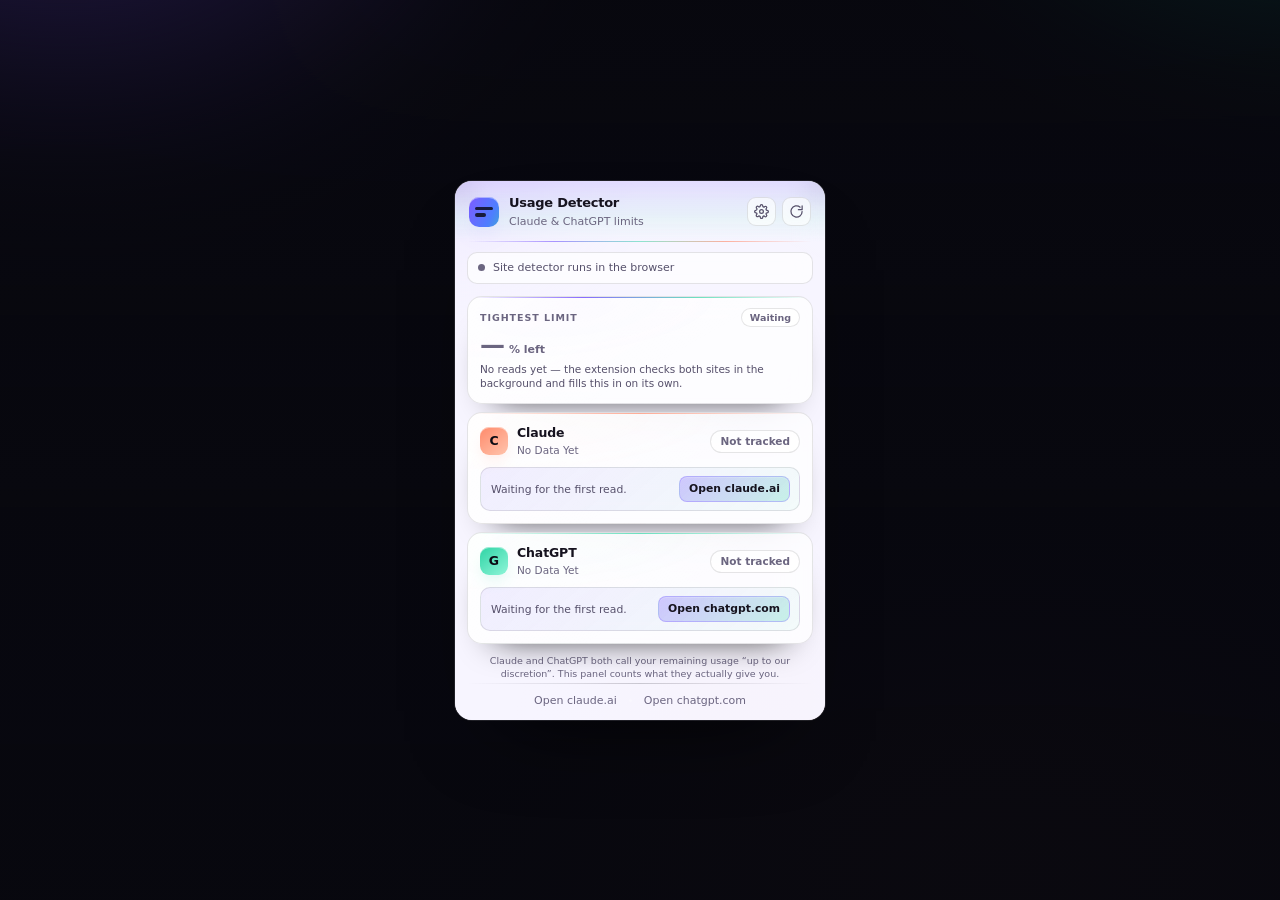
==== commit 569b6ad2: "Optimize extension preview and update popup UI Co-authored-by: base44-builder[bot] <245833847+base44" ====
--- a/preview/index.html
+++ b/preview/index.html
@@ -3,365 +3,14 @@
 <head>
 <meta charset="utf-8">
 <meta name="viewport" content="width=device-width, initial-scale=1">
-<title>Usage Detector — Claude &amp; ChatGPT usage, counted</title>
-<meta name="description" content="A small Manifest V3 extension that counts how much Claude and ChatGPT usage you have left — no account, no API key, no server.">
+<title>Usage Detector</title>
+<meta name="color-scheme" content="dark">
 <link rel="stylesheet" href="/preview/preview.css">
 </head>
 <body>
-
-<header class="nav">
-  <a class="nav-brand" href="#top">
-    <span class="logo" aria-hidden="true"><i></i><i></i></span>
-    <span class="nav-name">Usage Detector</span>
-  </a>
-  <nav class="nav-links" aria-label="Page sections">
-    <a href="#features">Features</a>
-    <a href="#demo">Live demo</a>
-    <a href="#how">How it works</a>
-    <a href="#install">Install</a>
-    <a href="#faq">FAQ</a>
-  </nav>
-  <span class="nav-version" id="version">MV3</span>
-  <a class="nav-cta" href="#install">Get the extension</a>
-</header>
-
-<main>
-
-  <!-- hero -->
-  <section class="hero" id="top">
-    <div class="hero-copy">
-      <span class="eyebrow"><i aria-hidden="true"></i>Manifest V3 · no account, no API key</span>
-      <h1>Know how much <span class="hl hl--claude">Claude</span> and <span class="hl hl--chatgpt">ChatGPT</span> have left.</h1>
-      <p class="lede">Both sites call your remaining usage <em>“up to our discretion.”</em> This extension counts it — reading the numbers your own signed-in account already returns, in the background, with no tab open.</p>
-
-      <div class="hero-actions">
-        <a class="btn btn--primary" href="#install">Install in 30 seconds</a>
-        <a class="btn btn--ghost" href="#demo">See the live panel</a>
-      </div>
-
-      <dl class="stats">
-        <div><dt>2</dt><dd>sites tracked</dd></div>
-        <div><dt>0</dt><dd>accounts or keys</dd></div>
-        <div><dt>5 min</dt><dd>default refresh</dd></div>
-        <div><dt>7 days</dt><dd>usage history</dd></div>
-      </dl>
-
-      <ul class="browsers" aria-label="Supported browsers">
-        <li>Chrome</li>
-        <li>Edge</li>
-        <li>Opera</li>
-        <li>Brave</li>
-        <li>Vivaldi</li>
-        <li>Arc</li>
-      </ul>
-    </div>
-
-    <div class="stage" id="demo">
-      <div class="stage-inner">
-        <div class="chrome">
-          <span class="chrome-dots" aria-hidden="true"><i></i><i></i><i></i></span>
-          <span class="chrome-url" id="stage-url">chrome-extension://…/popup.html</span>
-        </div>
-
-        <div class="stage-tabs" role="group" aria-label="Preview the extension surfaces">
-          <button type="button" data-view="popup" aria-pressed="true">Panel</button>
-          <button type="button" data-view="options" aria-pressed="false">Settings</button>
-        </div>
-
-        <div class="frame">
-          <iframe id="stage-frame" src="/extension/popup/popup.html" title="The real extension panel, rendered live"></iframe>
-        </div>
-
-        <p class="stage-note">
-          <span class="live-dot" aria-hidden="true"></span>
-          <span>Rendered live from <code>extension/</code>, with no sample numbers. The panel stays empty here because a web page can't see your tabs or reach <code>claude.ai</code> or <code>chatgpt.com</code> — the installed extension does both from inside your browser.</span>
-        </p>
-      </div>
-    </div>
-  </section>
-
-  <!-- features -->
-  <section class="section" id="features">
-    <div class="section-head">
-      <span class="eyebrow"><i aria-hidden="true"></i>Features</span>
-      <h2 class="section-title">Built to sit in your toolbar and stay out of the way.</h2>
-      <p class="section-lede">Everything the extension does, without a dashboard to log into.</p>
-    </div>
-
-    <div class="feature-grid">
-      <article class="feature">
-        <span class="feature-icon" aria-hidden="true">
-          <svg viewBox="0 0 24 24" width="18" height="18" fill="none" stroke="currentColor" stroke-width="1.8" stroke-linecap="round" stroke-linejoin="round"><circle cx="12" cy="12" r="2"></circle><path d="M16.24 7.76a6 6 0 0 1 0 8.49m-8.48-.01a6 6 0 0 1 0-8.49m11.31-2.82a10 10 0 0 1 0 14.14m-14.14 0a10 10 0 0 1 0-14.14"></path></svg>
-        </span>
-        <h3>No tab needed</h3>
-        <p>A background alarm asks both sites on your refresh interval, so the panel is already filled when you open it.</p>
-      </article>
-
-      <article class="feature">
-        <span class="feature-icon" aria-hidden="true">
-          <svg viewBox="0 0 24 24" width="18" height="18" fill="none" stroke="currentColor" stroke-width="1.8" stroke-linecap="round" stroke-linejoin="round"><path d="M21 15a2 2 0 0 1-2 2H7l-4 4V5a2 2 0 0 1 2-2h14a2 2 0 0 1 2 2z"></path></svg>
-        </span>
-        <h3>Claude windows</h3>
-        <p>Your 5-hour session, weekly limit and extra-credit usage, each with its reset countdown.</p>
-      </article>
-
-      <article class="feature">
-        <span class="feature-icon" aria-hidden="true">
-          <svg viewBox="0 0 24 24" width="18" height="18" fill="none" stroke="currentColor" stroke-width="1.8" stroke-linecap="round" stroke-linejoin="round"><path d="M22 12h-4l-3 9L9 3l-3 9H2"></path></svg>
-        </span>
-        <h3>ChatGPT caps</h3>
-        <p>Message limits for your plan and how much of the current window is already gone.</p>
-      </article>
-
-      <article class="feature">
-        <span class="feature-icon" aria-hidden="true">
-          <svg viewBox="0 0 24 24" width="18" height="18" fill="none" stroke="currentColor" stroke-width="1.8" stroke-linecap="round" stroke-linejoin="round"><circle cx="12" cy="8" r="6"></circle><path d="M15.5 13.5L17 22l-5-3-5 3 1.5-8.5"></path></svg>
-        </span>
-        <h3>Toolbar badge</h3>
-        <p>The percentage left on your tightest limit, painted green, amber or red as it runs down.</p>
-      </article>
-
-      <article class="feature">
-        <span class="feature-icon" aria-hidden="true">
-          <svg viewBox="0 0 24 24" width="18" height="18" fill="none" stroke="currentColor" stroke-width="1.8" stroke-linecap="round" stroke-linejoin="round"><path d="M23 6l-9.5 9.5-5-5L1 18"></path><path d="M17 6h6v6"></path></svg>
-        </span>
-        <h3>Seven-day trend</h3>
-        <p>A sparkline on every card shows how fast you are burning through the window.</p>
-      </article>
-
-      <article class="feature">
-        <span class="feature-icon" aria-hidden="true">
-          <svg viewBox="0 0 24 24" width="18" height="18" fill="none" stroke="currentColor" stroke-width="1.8" stroke-linecap="round" stroke-linejoin="round"><path d="M18 8A6 6 0 0 0 6 8c0 7-3 9-3 9h18s-3-2-3-9"></path><path d="M13.73 21a2 2 0 0 1-3.46 0"></path></svg>
-        </span>
-        <h3>Low-usage alerts</h3>
-        <p>One desktop notification when a limit crosses your threshold, re-armed once it recovers.</p>
-      </article>
-
-      <article class="feature">
-        <span class="feature-icon" aria-hidden="true">
-          <svg viewBox="0 0 24 24" width="18" height="18" fill="none" stroke="currentColor" stroke-width="1.8" stroke-linecap="round" stroke-linejoin="round"><path d="M4 21v-7M4 10V3M12 21v-9M12 8V3M20 21v-5M20 12V3"></path><path d="M1 14h6M9 8h6M17 16h6"></path></svg>
-        </span>
-        <h3>Your settings</h3>
-        <p>Alert threshold, refresh interval, badge focus and a light, dark or system panel.</p>
-      </article>
-
-      <article class="feature">
-        <span class="feature-icon" aria-hidden="true">
-          <svg viewBox="0 0 24 24" width="18" height="18" fill="none" stroke="currentColor" stroke-width="1.8" stroke-linecap="round" stroke-linejoin="round"><path d="M12 22s8-4 8-10V5l-8-3-8 3v7c0 6 8 10 8 10z"></path></svg>
-        </span>
-        <h3>Nothing leaves the browser</h3>
-        <p>No account, no API key, no server. Numbers stay in the browser's own local storage.</p>
-      </article>
-    </div>
-  </section>
-
-  <!-- how it works -->
-  <section class="section" id="how">
-    <div class="section-head">
-      <span class="eyebrow"><i aria-hidden="true"></i>How it works</span>
-      <h2 class="section-title">Three steps, every refresh.</h2>
-      <p class="section-lede">The extension never guesses. It reads the same numbers the sites' own usage screens use.</p>
-    </div>
-
-    <ol class="steps">
-      <li class="step">
-        <span class="step-num">Step 01</span>
-        <h3>Wake on schedule</h3>
-        <p>A background alarm wakes the worker every refresh interval — five minutes by default — with no Claude or ChatGPT tab open.</p>
-      </li>
-      <li class="step">
-        <span class="step-num">Step 02</span>
-        <h3>Read the real numbers</h3>
-        <p>The shared readers parse the usage windows each account endpoint returns, using the sign-in your browser already holds. Meters on the page are the fallback.</p>
-      </li>
-      <li class="step">
-        <span class="step-num">Step 03</span>
-        <h3>Paint the countdown</h3>
-        <p>The result lands in local storage: toolbar badge, panel cards, seven-day history, and a notification when a limit gets low.</p>
-      </li>
-    </ol>
-
-    <div class="reads">
-      <h3 class="reads-title">What the panel reads</h3>
-      <div class="reads-grid">
-        <div class="reads-col reads-col--claude">
-          <h4>Claude</h4>
-          <ul>
-            <li>5-hour session window</li>
-            <li>Weekly limit</li>
-            <li>Extra-credit usage</li>
-            <li>Reset countdown per window</li>
-          </ul>
-        </div>
-        <div class="reads-col reads-col--chatgpt">
-          <h4>ChatGPT</h4>
-          <ul>
-            <li>Message caps for your plan</li>
-            <li>Usage inside the current window</li>
-            <li>Reset countdown</li>
-            <li>Plan name, when the site exposes it</li>
-          </ul>
-        </div>
-      </div>
-      <p class="note">Only the limits your plan exposes. API credit balances in Anthropic Console and OpenAI Platform aren't covered — those need a key, and this extension deliberately asks for none.</p>
-    </div>
-  </section>
-
-  <!-- site detector -->
-  <section class="section" id="detector-section">
-    <div class="panel detector-panel">
-      <div class="detector-copy">
-        <span class="eyebrow"><i aria-hidden="true"></i>Try it</span>
-        <h2 class="panel-title">Site detector</h2>
-        <p>The extension first works out whether a tab is Claude or ChatGPT, then reads that tab. Paste a URL to run the same detector it ships.</p>
-      </div>
-      <div class="detector-body">
-        <form class="detector" id="detector" autocomplete="off">
-          <input id="detector-url" class="detector-input" type="text" placeholder="https://claude.ai/new" aria-label="URL to check" spellcheck="false">
-          <button class="detector-btn" type="submit">Detect</button>
-        </form>
-        <div class="detector-chips">
-          <button type="button" class="detector-chip" data-url="https://claude.ai/new">claude.ai</button>
-          <button type="button" class="detector-chip" data-url="https://chatgpt.com/">chatgpt.com</button>
-          <button type="button" class="detector-chip" data-url="https://example.com/">example.com</button>
-        </div>
-        <p class="detector-out" id="detector-out" aria-live="polite">Reading this page's address…</p>
-      </div>
-    </div>
-  </section>
-
-  <!-- install + check -->
-  <section class="section" id="install">
-    <div class="section-head">
-      <span class="eyebrow"><i aria-hidden="true"></i>Install</span>
-      <h2 class="section-title">Load it unpacked in under a minute.</h2>
-      <p class="section-lede">No build step, no store account. The files in <code>extension/</code> are what the browser loads.</p>
-    </div>
-
-    <div class="band">
-      <div class="panel">
-        <ol class="steps">
-          <li>
-            <span aria-hidden="true">1</span>
-            <div>Keep the <code>extension/</code> folder from this repository on your machine.</div>
-          </li>
-          <li>
-            <span aria-hidden="true">2</span>
-            <div>Open your browser's extensions page — <code>chrome://extensions</code>, <code>edge://extensions</code> or <code>opera://extensions</code> — and turn on <strong>Developer mode</strong>.</div>
-          </li>
-          <li>
-            <span aria-hidden="true">3</span>
-            <div>Choose <strong>Load unpacked</strong>, select the <code>extension/</code> folder, then pin the icon to the toolbar.</div>
-          </li>
-        </ol>
-        <p class="note">Works in Chrome, Edge, Opera, Brave, Vivaldi and Arc — any Chromium browser with Manifest V3 support (Chrome 102 and newer).</p>
-      </div>
-
-      <div class="panel">
-        <h3 class="panel-title">Extension check</h3>
-        <p class="panel-lede">Read live from the manifest and the files beside it.</p>
-        <ul class="audit" id="audit" aria-live="polite">
-          <li class="audit-item"><span class="audit-dot" aria-hidden="true"></span><span class="audit-label">Reading the manifest…</span></li>
-        </ul>
-        <p class="note" id="audit-summary"></p>
-      </div>
-    </div>
-  </section>
-
-  <!-- faq -->
-  <section class="section section--faq" id="faq">
-    <div class="section-head">
-      <span class="eyebrow"><i aria-hidden="true"></i>Questions</span>
-      <h2 class="section-title">Answers, in one place.</h2>
-      <p class="section-lede">Everything worth knowing before you install it.</p>
-    </div>
-
-    <div class="faq-list">
-      <details class="qa">
-        <summary>Why does the live panel on this page stay empty?</summary>
-        <div class="qa-body">
-          <p>This page is an ordinary web page, so it can't see your tabs or make requests to <code>claude.ai</code> and <code>chatgpt.com</code>. The installed extension does both from inside your browser — that's the only difference. It ships no sample numbers, so an empty panel here is the same empty panel you get before the extension has read a site.</p>
-        </div>
-      </details>
-
-      <details class="qa">
-        <summary>Do I need to keep a Claude or ChatGPT tab open?</summary>
-        <div class="qa-body">
-          <p>No. A background alarm wakes the worker on your refresh interval and asks both sites for the same numbers their own settings screens show, using the sign-in cookies your browser already holds. Having a tab open just adds a second, page-level reading.</p>
-        </div>
-      </details>
-
-      <details class="qa">
-        <summary>Do I need an account, an API key or a server?</summary>
-        <div class="qa-body">
-          <p>None of them. The extension uses the session you already have in your browser, keeps everything in <code>chrome.storage.local</code>, and sends nothing to any third party. There is no backend to run.</p>
-        </div>
-      </details>
-
-      <details class="qa">
-        <summary>What does the toolbar badge show?</summary>
-        <div class="qa-body">
-          <p>The percentage left on your tightest limit, coloured green, amber or red. In the settings page you can point it at the tightest limit, Claude only, or ChatGPT only, and set the amber threshold with the low-usage alert slider.</p>
-        </div>
-      </details>
-
-      <details class="qa">
-        <summary>How accurate are the numbers?</summary>
-        <div class="qa-body">
-          <p>They come from the same usage windows each site's own settings screen reads, or — when an endpoint doesn't answer — from the meters and limit banners already rendered on the page. Values reflect the last background read or the last tab that reported, so they can lag by up to one refresh interval.</p>
-        </div>
-      </details>
-
-      <details class="qa">
-        <summary>What happens if a site changes its usage screen?</summary>
-        <div class="qa-body">
-          <p>The endpoints are internal and undocumented, so they can change. The page-based fallback keeps the panel useful when they do: the card says <em>read from the page</em> and shows whatever that page displays. <code>extension/readers.js</code> is the single place to update the parsing.</p>
-        </div>
-      </details>
-
-      <details class="qa">
-        <summary>Where is my usage data stored?</summary>
-        <div class="qa-body">
-          <p>In the browser's local extension storage, per provider, alongside a seven-day history of your tightest limit. Clearing the extension's data removes all of it; uninstalling does the same.</p>
-        </div>
-      </details>
-
-      <details class="qa">
-        <summary>Which browsers and permissions does it need?</summary>
-        <div class="qa-body">
-          <p>Any Chromium browser with Manifest V3 — Chrome 102+, Edge, Opera, Brave, Vivaldi, Arc. Permissions: <code>storage</code> for cached numbers, <code>alarms</code> for the background refresh, <code>notifications</code> for low-usage alerts, <code>scripting</code> to inject into Claude or ChatGPT tabs that were already open at install, and host access limited to <code>claude.ai</code>, <code>chatgpt.com</code> and <code>chat.openai.com</code>.</p>
-        </div>
-      </details>
-
-      <details class="qa">
-        <summary>Does it cover API billing or credits?</summary>
-        <div class="qa-body">
-          <p>No. Anthropic Console and OpenAI Platform credit balances require an API key, and this extension deliberately asks for none. It tracks the chat usage limits your signed-in plan exposes.</p>
-        </div>
-      </details>
-    </div>
-  </section>
-
+<main class="shell">
+  <iframe id="stage-frame" src="/extension/popup/popup.html" title="Usage Detector panel"></iframe>
 </main>
-
-<footer class="foot">
-  <div class="foot-brand">
-    <span class="logo logo--sm" aria-hidden="true"><i></i><i></i></span>
-    <div>
-      <strong>Usage Detector</strong>
-      <span>Manifest V3 · Claude &amp; ChatGPT</span>
-    </div>
-  </div>
-  <nav class="foot-links" aria-label="Footer">
-    <a href="#features">Features</a>
-    <a href="#how">How it works</a>
-    <a href="#install">Install</a>
-    <a href="#faq">FAQ</a>
-  </nav>
-  <p class="foot-note">Not affiliated with Anthropic or OpenAI.</p>
-</footer>
-
-<script src="/extension/sites.js"></script>
 <script src="/preview/preview.js"></script>
 </body>
 </html>
--- a/preview/preview.css
+++ b/preview/preview.css
@@ -1,24 +1,7 @@
 :root {
-  --bg: #06060d;
-  --ink: #f3f5fc;
-  --muted: #a9b1c8;
-  --dim: #7d859d;
-  --line: rgba(255, 255, 255, 0.09);
-  --line-strong: rgba(255, 255, 255, 0.17);
-  --card: linear-gradient(160deg, rgba(255, 255, 255, 0.065), rgba(255, 255, 255, 0.018) 62%);
-  --glass: rgba(255, 255, 255, 0.045);
-  --violet: #7c5cff;
-  --indigo: #4f7dff;
-  --mint: #2fd4a5;
-  --coral: #ff8a6b;
-  --claude: #ff8a6b;
-  --claude-ink: #ffb59f;
-  --chatgpt: #2fd4a5;
-  --chatgpt-ink: #7bf0cc;
-  --flow: linear-gradient(115deg, #7c5cff 0%, #4f7dff 34%, #2fd4a5 68%, #ff8a6b 100%);
-  --shadow: 0 34px 80px -46px rgba(0, 0, 0, 0.95);
-  --nav-h: 64px;
   color-scheme: dark;
+  --bg: #08080f;
+  --line: rgba(255, 255, 255, 0.1);
 }
 
 * {
@@ -27,1121 +10,69 @@
 
 html {
   background: var(--bg);
-  scroll-behavior: smooth;
 }
 
 body {
   margin: 0;
   min-height: 100vh;
+  display: grid;
+  place-items: center;
+  padding: 28px 20px;
   background: transparent;
-  color: var(--ink);
-  font: 15px/1.65 ui-sans-serif, system-ui, -apple-system, "Segoe UI", Roboto, "Helvetica Neue", Arial, sans-serif;
+  font: 13px/1.45 ui-sans-serif, system-ui, -apple-system, "Segoe UI", Roboto, "Helvetica Neue", Arial, sans-serif;
   -webkit-font-smoothing: antialiased;
   overflow-x: hidden;
 }
 
-/* soft aurora, held behind everything */
+/* the same colour field the panel sits on inside the browser */
 body::before,
 body::after {
   content: "";
   position: fixed;
   inset: 0;
-  z-index: 0;
   pointer-events: none;
 }
 
 body::before {
   inset: -30% -20%;
   background:
-    radial-gradient(38% 34% at 14% 4%, rgba(124, 92, 255, 0.4), transparent 66%),
-    radial-gradient(30% 28% at 88% 2%, rgba(47, 212, 165, 0.24), transparent 68%),
-    radial-gradient(38% 34% at 78% 74%, rgba(255, 138, 107, 0.2), transparent 70%),
-    radial-gradient(30% 30% at 6% 84%, rgba(79, 125, 255, 0.24), transparent 72%);
-  filter: blur(74px) saturate(130%);
+    radial-gradient(38% 34% at 18% 8%, rgba(124, 92, 255, 0.5), transparent 70%),
+    radial-gradient(34% 30% at 88% 4%, rgba(47, 212, 165, 0.34), transparent 70%),
+    radial-gradient(44% 40% at 70% 88%, rgba(255, 138, 107, 0.34), transparent 70%);
+  filter: blur(60px) saturate(140%);
 }
 
 body::after {
-  background: linear-gradient(180deg, rgba(6, 6, 13, 0.62) 0%, rgba(6, 6, 13, 0.9) 42%, rgba(6, 6, 13, 0.97) 100%);
+  background: linear-gradient(180deg, rgba(8, 8, 15, 0.55), rgba(8, 8, 15, 0.9) 60%, rgba(8, 8, 15, 0.96));
 }
 
-.nav,
-main,
-.foot {
+.shell {
   position: relative;
   z-index: 1;
+  width: 100%;
+  max-width: 372px;
 }
 
-[id] {
-  scroll-margin-top: calc(var(--nav-h) + 20px);
+.shell iframe {
+  display: block;
+  width: 100%;
+  height: 560px;
+  border: 1px solid var(--line);
+  border-radius: 18px;
+  background: transparent;
+  box-shadow: 0 40px 90px -50px rgba(0, 0, 0, 0.95);
 }
 
-a {
-  color: inherit;
-}
-
-:focus-visible {
-  outline: 2px solid var(--violet);
-  outline-offset: 3px;
-  border-radius: 4px;
-}
-
-code {
-  font-family: ui-monospace, SFMono-Regular, Menlo, Consolas, monospace;
-  font-size: 0.9em;
-  background: rgba(255, 255, 255, 0.06);
-  border: 1px solid var(--line);
-  border-radius: 6px;
-  padding: 1px 5px;
-  color: #e4e8f4;
-}
-
-/* ---------- nav ---------- */
-
-.nav {
-  position: sticky;
-  top: 0;
-  display: flex;
-  align-items: center;
-  gap: 26px;
-  height: var(--nav-h);
-  padding: 0 28px;
-  background: rgba(6, 6, 13, 0.74);
-  backdrop-filter: blur(18px) saturate(140%);
-  border-bottom: 1px solid var(--line);
-}
-
-.nav-brand {
-  display: inline-flex;
-  align-items: center;
-  gap: 10px;
-  text-decoration: none;
-  font-weight: 650;
-  letter-spacing: -0.015em;
-}
-
-.nav-name {
-  font-size: 14.5px;
-}
-
-.logo {
-  width: 30px;
-  height: 30px;
-  flex: none;
-  border-radius: 9px;
-  background: var(--flow);
-  background-size: 220% 220%;
-  display: flex;
-  flex-direction: column;
-  justify-content: center;
-  gap: 3px;
-  padding: 0 6px;
-  box-shadow: 0 10px 24px -14px rgba(124, 92, 255, 0.95), inset 0 1px 0 rgba(255, 255, 255, 0.4);
-}
-
-.logo i {
-  display: block;
-  height: 4px;
-  border-radius: 2px;
-  background: rgba(8, 8, 16, 0.84);
-}
-
-.logo i:first-child {
-  width: 100%;
-}
-
-.logo i:last-child {
-  width: 62%;
-}
-
-.logo--sm {
-  width: 26px;
-  height: 26px;
-  border-radius: 8px;
-  padding: 0 5px;
-}
-
-.nav-links {
-  display: flex;
-  align-items: center;
-  gap: 22px;
-  font-size: 13.5px;
-}
-
-.nav-links a {
-  color: var(--muted);
-  text-decoration: none;
-  transition: color 0.16s ease;
-}
-
-.nav-links a:hover {
-  color: var(--ink);
-}
-
-.nav-version {
-  margin-left: auto;
-  font-family: ui-monospace, SFMono-Regular, Menlo, Consolas, monospace;
-  font-size: 10.5px;
-  letter-spacing: 0.04em;
-  color: var(--dim);
-  border: 1px solid var(--line);
-  border-radius: 999px;
-  padding: 2px 8px;
-}
-
-.nav-cta {
-  flex: none;
-  display: inline-flex;
-  align-items: center;
-  height: 34px;
-  padding: 0 15px;
-  border-radius: 9px;
-  font-size: 13px;
-  font-weight: 620;
-  text-decoration: none;
-  color: #fff;
-  background: linear-gradient(135deg, #8b6cff, #6a4cff 58%, #4f7dff);
-  box-shadow: 0 12px 26px -14px rgba(124, 92, 255, 0.95), inset 0 1px 0 rgba(255, 255, 255, 0.24);
-  transition: filter 0.16s ease;
-}
-
-.nav-cta:hover {
-  filter: brightness(1.08);
-}
-
-/* ---------- shared ---------- */
-
-.eyebrow {
-  display: inline-flex;
-  align-items: center;
-  gap: 8px;
-  font-size: 11px;
-  font-weight: 700;
-  letter-spacing: 0.1em;
-  text-transform: uppercase;
-  color: #cdd3e6;
-}
-
-.eyebrow i {
-  width: 6px;
-  height: 6px;
-  border-radius: 999px;
-  background: var(--flow);
-  box-shadow: 0 0 10px rgba(124, 92, 255, 0.9);
-}
-
-.section {
-  max-width: 1180px;
-  margin: 0 auto;
-  padding: 56px 28px;
-}
-
-.section-head {
-  max-width: 660px;
-  margin-bottom: 26px;
-}
-
-.section-title {
-  margin: 10px 0 8px;
-  font-size: clamp(24px, 2.7vw, 32px);
-  font-weight: 660;
-  letter-spacing: -0.032em;
-  line-height: 1.16;
-}
-
-.section-lede {
-  margin: 0;
-  color: var(--muted);
-  font-size: 14.5px;
-}
-
-.panel {
-  padding: 24px;
-  border-radius: 18px;
-  border: 1px solid var(--line);
-  background: var(--card);
-  box-shadow: var(--shadow), inset 0 1px 0 rgba(255, 255, 255, 0.06);
-}
-
-.panel-title {
-  margin: 0 0 6px;
-  font-size: 16px;
-  font-weight: 650;
-  letter-spacing: -0.02em;
-}
-
-.panel-lede {
-  margin: 0 0 16px;
-  font-size: 13px;
-  color: var(--muted);
-}
-
-.note {
-  margin: 14px 0 0;
-  font-size: 12.5px;
-  line-height: 1.6;
-  color: var(--dim);
-}
-
-/* ---------- hero ---------- */
-
-.hero {
-  max-width: 1180px;
-  margin: 0 auto;
-  padding: 68px 28px 44px;
-  display: grid;
-  grid-template-columns: minmax(0, 1.04fr) minmax(0, 0.96fr);
-  gap: 52px;
-  align-items: center;
-}
-
-.hero-copy h1 {
-  margin: 16px 0 0;
-  font-size: clamp(34px, 4.3vw, 54px);
-  font-weight: 690;
-  letter-spacing: -0.042em;
-  line-height: 1.06;
-}
-
-.hl {
-  background: linear-gradient(100deg, #ffd0c2, #ff8a6b);
-  -webkit-background-clip: text;
-  background-clip: text;
-  color: transparent;
-}
-
-.hl--chatgpt {
-  background: linear-gradient(100deg, #c7fff0, #2fd4a5);
-  -webkit-background-clip: text;
-  background-clip: text;
-  color: transparent;
-}
-
-.lede {
-  margin: 18px 0 0;
-  max-width: 52ch;
-  font-size: 16px;
-  color: var(--muted);
-}
-
-.lede em {
-  color: #dbe0ee;
-  font-style: italic;
-}
-
-.hero-actions {
-  display: flex;
-  flex-wrap: wrap;
-  gap: 11px;
-  margin-top: 28px;
-}
-
-.btn {
-  display: inline-flex;
-  align-items: center;
-  justify-content: center;
-  height: 44px;
-  padding: 0 20px;
-  border-radius: 11px;
-  border: 1px solid transparent;
-  font-size: 14px;
-  font-weight: 620;
-  text-decoration: none;
-  cursor: pointer;
-  transition: filter 0.16s ease, background 0.16s ease, border-color 0.16s ease, transform 0.16s ease;
-}
-
-.btn--primary {
-  color: #fff;
-  background: linear-gradient(135deg, #8b6cff, #6a4cff 55%, #4f7dff);
-  box-shadow: 0 16px 32px -16px rgba(124, 92, 255, 0.95), inset 0 1px 0 rgba(255, 255, 255, 0.25);
-}
-
-.btn--primary:hover {
-  filter: brightness(1.08);
-}
-
-.btn--ghost {
-  color: var(--ink);
-  background: var(--glass);
-  border-color: var(--line-strong);
-}
-
-.btn--ghost:hover {
-  background: rgba(255, 255, 255, 0.075);
-  border-color: rgba(255, 255, 255, 0.3);
-}
-
-.stats {
-  display: grid;
-  grid-template-columns: repeat(4, minmax(0, 1fr));
-  gap: 14px;
-  margin: 34px 0 0;
-  padding: 20px 0 0;
-  border-top: 1px solid var(--line);
-}
-
-.stats dt {
-  font-size: 21px;
-  font-weight: 680;
-  letter-spacing: -0.03em;
-  line-height: 1.2;
-}
-
-.stats dd {
-  margin: 3px 0 0;
-  font-size: 11.5px;
-  letter-spacing: 0.02em;
-  color: var(--dim);
-}
-
-.browsers {
-  display: flex;
-  flex-wrap: wrap;
-  gap: 6px;
-  margin: 24px 0 0;
-  padding: 0;
-  list-style: none;
-}
-
-.browsers li {
-  font-size: 11.5px;
-  color: var(--muted);
-  background: var(--glass);
-  border: 1px solid var(--line);
-  border-radius: 999px;
-  padding: 3px 10px;
-}
-
-/* stage */
-.stage {
-  position: relative;
-  border-radius: 24px;
-  padding: 1px;
-  background: linear-gradient(160deg, rgba(124, 92, 255, 0.6), rgba(47, 212, 165, 0.24) 48%, rgba(255, 138, 107, 0.4));
-  box-shadow: var(--shadow);
-}
-
-.stage-inner {
-  border-radius: 23px;
-  background: linear-gradient(175deg, #0b0b18, #07070e 62%);
-  padding: 14px;
-}
-
-.chrome {
-  display: flex;
-  align-items: center;
-  gap: 10px;
-  padding: 2px 2px 12px;
-}
-
-.chrome-dots {
-  display: flex;
-  gap: 5px;
-}
-
-.chrome-dots i {
-  width: 8px;
-  height: 8px;
-  border-radius: 999px;
-  background: rgba(255, 255, 255, 0.16);
-}
-
-.chrome-dots i:first-child {
-  background: rgba(255, 95, 109, 0.7);
-}
-
-.chrome-dots i:nth-child(2) {
-  background: rgba(240, 166, 60, 0.65);
-}
-
-.chrome-dots i:last-child {
-  background: rgba(47, 212, 165, 0.65);
-}
-
-.chrome-url {
-  flex: 1;
-  min-width: 0;
-  font-family: ui-monospace, SFMono-Regular, Menlo, Consolas, monospace;
-  font-size: 10.5px;
-  color: var(--dim);
-  background: rgba(255, 255, 255, 0.045);
-  border: 1px solid var(--line);
-  border-radius: 7px;
-  padding: 3px 8px;
-  white-space: nowrap;
-  overflow: hidden;
-  text-overflow: ellipsis;
-}
-
-.stage-tabs {
-  display: flex;
-  width: max-content;
-  margin: 0 auto 12px;
-  padding: 3px;
-  gap: 2px;
-  border-radius: 999px;
-  border: 1px solid var(--line);
-  background: rgba(255, 255, 255, 0.045);
-}
-
-.stage-tabs button {
-  font: inherit;
-  font-size: 11.5px;
-  font-weight: 620;
-  color: var(--muted);
-  background: transparent;
-  border: 0;
-  border-radius: 999px;
-  padding: 5px 15px;
-  cursor: pointer;
-  transition: color 0.16s ease, background 0.16s ease;
-}
-
-.stage-tabs button:hover {
-  color: var(--ink);
-}
-
-.stage-tabs button[aria-pressed="true"] {
-  color: #0a0a14;
-  background: linear-gradient(135deg, #d7cfff, #a9f5e0);
-}
-
-.frame {
-  border-radius: 14px;
-  overflow: hidden;
-  border: 1px solid var(--line);
-  background: #06060d;
-}
-
-.frame iframe {
-  display: block;
-  width: 100%;
-  height: 566px;
-  border: 0;
-  background: transparent;
-}
-
-.stage-note {
-  display: flex;
-  align-items: flex-start;
-  gap: 9px;
-  margin: 12px 4px 2px;
-  font-size: 11.5px;
-  line-height: 1.6;
-  color: var(--dim);
-}
-
-.live-dot {
-  flex: none;
-  width: 6px;
-  height: 6px;
-  margin-top: 6px;
-  border-radius: 999px;
-  background: var(--mint);
-  box-shadow: 0 0 0 3px rgba(47, 212, 165, 0.16), 0 0 10px rgba(47, 212, 165, 0.8);
-}
-
-/* ---------- features ---------- */
-
-.feature-grid {
-  display: grid;
-  grid-template-columns: repeat(4, minmax(0, 1fr));
-  gap: 14px;
-}
-
-.feature {
-  padding: 20px;
-  border-radius: 16px;
-  border: 1px solid var(--line);
-  background: var(--card);
-  transition: border-color 0.18s ease, transform 0.18s ease, background 0.18s ease;
-}
-
-.feature:hover {
-  border-color: var(--line-strong);
-  transform: translateY(-2px);
-}
-
-.feature-icon {
-  display: grid;
-  place-items: center;
-  width: 34px;
-  height: 34px;
-  margin-bottom: 14px;
-  border-radius: 10px;
-  color: #dfe4f4;
-  background: linear-gradient(140deg, rgba(124, 92, 255, 0.3), rgba(47, 212, 165, 0.16));
-  border: 1px solid rgba(255, 255, 255, 0.12);
-}
-
-.feature h3 {
-  margin: 0 0 6px;
-  font-size: 14px;
-  font-weight: 650;
-  letter-spacing: -0.012em;
-}
-
-.feature p {
-  margin: 0;
-  font-size: 12.8px;
-  line-height: 1.55;
-  color: var(--muted);
-}
-
-/* ---------- how it works ---------- */
-
-.steps {
-  display: grid;
-  grid-template-columns: repeat(3, minmax(0, 1fr));
-  gap: 14px;
-  margin: 0;
-  padding: 0;
-  list-style: none;
-}
-
-.step {
-  padding: 22px;
-  border-radius: 16px;
-  border: 1px solid var(--line);
-  background: var(--card);
-}
-
-.step-num {
-  display: block;
-  font-family: ui-monospace, SFMono-Regular, Menlo, Consolas, monospace;
-  font-size: 10.5px;
-  letter-spacing: 0.14em;
-  text-transform: uppercase;
-  color: var(--dim);
-  margin-bottom: 12px;
-}
-
-.step h3 {
-  margin: 0 0 7px;
-  font-size: 14.5px;
-  font-weight: 650;
-  letter-spacing: -0.015em;
-}
-
-.step p {
-  margin: 0;
-  font-size: 13px;
-  line-height: 1.6;
-  color: var(--muted);
-}
-
-.reads {
-  margin-top: 14px;
-  padding: 24px;
-  border-radius: 18px;
-  border: 1px solid var(--line);
-  background: var(--card);
-}
-
-.reads-title {
-  margin: 0 0 16px;
-  font-size: 13px;
-  font-weight: 700;
-  letter-spacing: 0.08em;
-  text-transform: uppercase;
-  color: #cdd3e6;
-}
-
-.reads-grid {
-  display: grid;
-  grid-template-columns: repeat(2, minmax(0, 1fr));
-  gap: 14px;
-}
-
-.reads-col {
-  padding: 16px 18px;
-  border-radius: 14px;
-  border: 1px solid var(--line);
-  background: rgba(255, 255, 255, 0.03);
-}
-
-.reads-col h4 {
-  display: flex;
-  align-items: center;
-  gap: 8px;
-  margin: 0 0 10px;
-  font-size: 13.5px;
-  font-weight: 650;
-}
-
-.reads-col h4::before {
-  content: "";
-  width: 8px;
-  height: 8px;
-  border-radius: 3px;
-  background: var(--claude);
-  box-shadow: 0 0 10px rgba(255, 138, 107, 0.6);
-}
-
-.reads-col--chatgpt h4::before {
-  background: var(--chatgpt);
-  box-shadow: 0 0 10px rgba(47, 212, 165, 0.6);
-}
-
-.reads-col ul {
-  display: grid;
-  gap: 5px;
-  margin: 0;
-  padding-left: 18px;
-  font-size: 12.8px;
-  color: var(--muted);
-}
-
-/* ---------- detector ---------- */
-
-.detector-panel {
-  display: grid;
-  grid-template-columns: minmax(0, 0.9fr) minmax(0, 1.1fr);
-  gap: 28px;
-  align-items: center;
-}
-
-.detector-copy p {
-  margin: 10px 0 0;
-  font-size: 13.5px;
-  line-height: 1.6;
-  color: var(--muted);
-  max-width: 40ch;
-}
-
-.detector-copy .panel-title {
-  margin-top: 10px;
-  font-size: 19px;
-}
-
-.detector-body {
-  min-width: 0;
-}
-
-.detector {
-  display: flex;
-  gap: 8px;
-  margin: 0 0 10px;
-}
-
-.detector-input {
-  flex: 1;
-  min-width: 0;
-  font: inherit;
-  font-size: 13px;
-  color: var(--ink);
-  background: rgba(6, 6, 13, 0.6);
-  border: 1px solid var(--line-strong);
-  border-radius: 9px;
-  padding: 9px 12px;
-}
-
-.detector-input::placeholder {
-  color: var(--dim);
-}
-
-.detector-input:focus-visible {
-  outline: 2px solid var(--violet);
-  outline-offset: 1px;
-}
-
-.detector-btn {
-  flex: none;
-  font: inherit;
-  font-size: 12.5px;
-  font-weight: 640;
-  color: #fff;
-  background: linear-gradient(135deg, #8b6cff, #6a4cff 58%, #4f7dff);
-  border: 1px solid transparent;
-  border-radius: 9px;
-  padding: 9px 18px;
-  cursor: pointer;
-  transition: filter 0.16s ease;
-}
-
-.detector-btn:hover {
-  filter: brightness(1.08);
-}
-
-.detector-chips {
-  display: flex;
-  flex-wrap: wrap;
-  gap: 6px;
-  margin: 0 0 12px;
-}
-
-.detector-chip {
-  font: inherit;
-  font-size: 11.5px;
-  color: var(--muted);
-  background: var(--glass);
-  border: 1px solid var(--line);
-  border-radius: 999px;
-  padding: 3px 11px;
-  cursor: pointer;
-  transition: color 0.16s ease, border-color 0.16s ease;
-}
-
-.detector-chip:hover {
-  color: var(--ink);
-  border-color: var(--line-strong);
-}
-
-.detector-out {
-  margin: 0;
-  font-size: 12.5px;
-  color: var(--dim);
-}
-
-.detector-out.is-on {
-  color: #7cf3cb;
-}
-
-/* ---------- install + check ---------- */
-
-.band {
-  display: grid;
-  grid-template-columns: minmax(0, 1.08fr) minmax(0, 0.92fr);
-  gap: 14px;
-  align-items: start;
-}
-
-.panel .steps {
-  display: grid;
-  grid-template-columns: minmax(0, 1fr);
-  gap: 14px;
-}
-
-.panel .steps li {
-  display: flex;
-  align-items: flex-start;
-  gap: 12px;
-  font-size: 13px;
-  line-height: 1.55;
-  color: #c9cfe0;
-}
-
-.panel .steps li > span {
-  flex: none;
-  display: grid;
-  place-items: center;
-  width: 24px;
-  height: 24px;
-  border-radius: 8px;
-  font-size: 11px;
-  font-weight: 800;
-  color: #0a0a14;
-  background: var(--flow);
-  box-shadow: 0 6px 16px -8px rgba(124, 92, 255, 0.95);
-  margin-top: 1px;
-}
-
-.audit {
-  display: grid;
-  gap: 1px;
-  margin: 0;
-  padding: 0;
-  list-style: none;
-  border: 1px solid var(--line);
-  border-radius: 13px;
-  overflow: hidden;
-  background: var(--line);
-}
-
-.audit-item {
-  display: flex;
-  align-items: baseline;
-  gap: 9px;
-  padding: 9px 13px;
-  background: rgba(8, 8, 16, 0.74);
-  font-size: 12.5px;
-  color: #c6ccdc;
-}
-
-.audit-dot {
-  flex: none;
-  width: 7px;
-  height: 7px;
-  border-radius: 999px;
-  background: #3a4250;
-  transform: translateY(-1px);
-}
-
-.audit-item.is-ok .audit-dot {
-  background: var(--mint);
-  box-shadow: 0 0 0 3px rgba(47, 212, 165, 0.16), 0 0 10px rgba(47, 212, 165, 0.8);
-}
-
-.audit-item.is-bad .audit-dot {
-  background: #ff5f6d;
-  box-shadow: 0 0 0 3px rgba(255, 95, 109, 0.16), 0 0 10px rgba(255, 95, 109, 0.8);
-}
-
-.audit-label {
-  font-weight: 600;
-  color: var(--ink);
-}
-
-.audit-detail {
-  margin-left: auto;
-  font-family: ui-monospace, SFMono-Regular, Menlo, Consolas, monospace;
-  font-size: 11px;
-  color: var(--dim);
-  text-align: right;
-}
-
-/* ---------- faq ---------- */
-
-.section--faq {
-  max-width: 900px;
-  padding-bottom: 72px;
-}
-
-.faq-list {
-  display: grid;
-  gap: 10px;
-}
-
-.qa {
-  border: 1px solid var(--line);
-  border-radius: 14px;
-  background: var(--card);
-  overflow: hidden;
-  transition: border-color 0.18s ease, background 0.18s ease;
-}
-
-.qa:hover {
-  border-color: var(--line-strong);
-}
-
-.qa[open] {
-  border-color: rgba(124, 92, 255, 0.45);
-  background: linear-gradient(160deg, rgba(124, 92, 255, 0.11), rgba(255, 255, 255, 0.02));
-}
-
-.qa summary {
-  display: flex;
-  align-items: center;
-  gap: 12px;
-  padding: 16px 18px;
-  font-size: 14.5px;
-  font-weight: 600;
-  letter-spacing: -0.01em;
-  color: var(--ink);
-  cursor: pointer;
-  list-style: none;
-}
-
-.qa summary::-webkit-details-marker {
-  display: none;
-}
-
-.qa summary::after {
-  content: "+";
-  margin-left: auto;
-  flex: none;
-  display: grid;
-  place-items: center;
-  width: 22px;
-  height: 22px;
-  border-radius: 999px;
-  border: 1px solid var(--line-strong);
-  font-size: 15px;
-  font-weight: 500;
-  line-height: 1;
-  color: var(--muted);
-  transition: color 0.16s ease, border-color 0.16s ease;
-}
-
-.qa[open] summary::after {
-  content: "–";
-  color: var(--ink);
-  border-color: rgba(255, 255, 255, 0.32);
-}
-
-.qa-body {
-  padding: 0 18px 17px;
-  font-size: 13.5px;
-  line-height: 1.65;
-  color: var(--muted);
-}
-
-.qa-body p {
-  margin: 0;
-  max-width: 68ch;
-}
-
-.qa-body em {
-  color: #dbe0ee;
-}
-
-/* ---------- footer ---------- */
-
-.foot {
-  max-width: 1180px;
-  margin: 0 auto;
-  padding: 26px 28px 44px;
-  border-top: 1px solid var(--line);
-  display: flex;
-  flex-wrap: wrap;
-  align-items: center;
-  gap: 18px;
-  font-size: 12.5px;
-  color: var(--dim);
-}
-
-.foot-brand {
-  display: flex;
-  align-items: center;
-  gap: 10px;
-}
-
-.foot-brand div {
-  display: grid;
-  line-height: 1.4;
-}
-
-.foot-brand strong {
-  font-size: 13px;
-  font-weight: 640;
-  color: var(--ink);
-}
-
-.foot-brand span {
-  font-size: 11.5px;
-  color: var(--dim);
-}
-
-.foot-links {
-  display: flex;
-  flex-wrap: wrap;
-  gap: 18px;
-  margin-left: auto;
-}
-
-.foot-links a {
-  color: var(--muted);
-  text-decoration: none;
-}
-
-.foot-links a:hover {
-  color: var(--ink);
-}
-
-.foot-note {
-  flex-basis: 100%;
-  margin: 0;
-  padding-top: 14px;
-  border-top: 1px solid var(--line);
-  font-size: 11.5px;
-  color: var(--dim);
-}
-
-/* ---------- responsive ---------- */
-
-@media (max-width: 1020px) {
-  .hero {
-    grid-template-columns: minmax(0, 1fr);
-    gap: 34px;
-    padding-top: 48px;
+@media (max-width: 420px) {
+  body {
+    padding: 16px 12px;
   }
 
-  .hero-copy {
-    max-width: 620px;
+  .shell {
+    max-width: none;
   }
 
-  .stage {
-    width: 100%;
-    max-width: 440px;
-    margin: 0 auto;
-  }
-
-  .feature-grid {
-    grid-template-columns: repeat(2, minmax(0, 1fr));
-  }
-
-  .detector-panel {
-    grid-template-columns: minmax(0, 1fr);
-    gap: 20px;
-  }
-
-  .band {
-    grid-template-columns: minmax(0, 1fr);
+  .shell iframe {
+    border-radius: 16px;
   }
 }
-
-@media (max-width: 820px) {
-  .nav-links {
-    display: none;
-  }
-
-  .nav-version {
-    margin-left: auto;
-  }
-
-  .steps {
-    grid-template-columns: minmax(0, 1fr);
-  }
-}
-
-@media (max-width: 620px) {
-  .nav {
-    padding: 0 16px;
-    gap: 12px;
-  }
-
-  .nav-version {
-    display: none;
-  }
-
-  .hero,
-  .section,
-  .foot {
-    padding-left: 16px;
-    padding-right: 16px;
-  }
-
-  .hero {
-    padding-top: 38px;
-  }
-
-  .stats {
-    grid-template-columns: repeat(2, minmax(0, 1fr));
-    gap: 16px 12px;
-  }
-
-  .feature-grid,
-  .reads-grid {
-    grid-template-columns: minmax(0, 1fr);
-  }
-
-  .panel,
-  .reads,
-  .step,
-  .feature {
-    padding: 18px;
-  }
-
-  .qa summary {
-    font-size: 13.8px;
-    padding: 14px 15px;
-  }
-
-  .qa-body {
-    padding: 0 15px 15px;
-  }
-
-  .foot-links {
-    margin-left: 0;
-  }
-}
-
-@media (prefers-reduced-motion: reduce) {
-  html {
-    scroll-behavior: auto;
-  }
-
-  .feature:hover {
-    transform: none;
-  }
-}
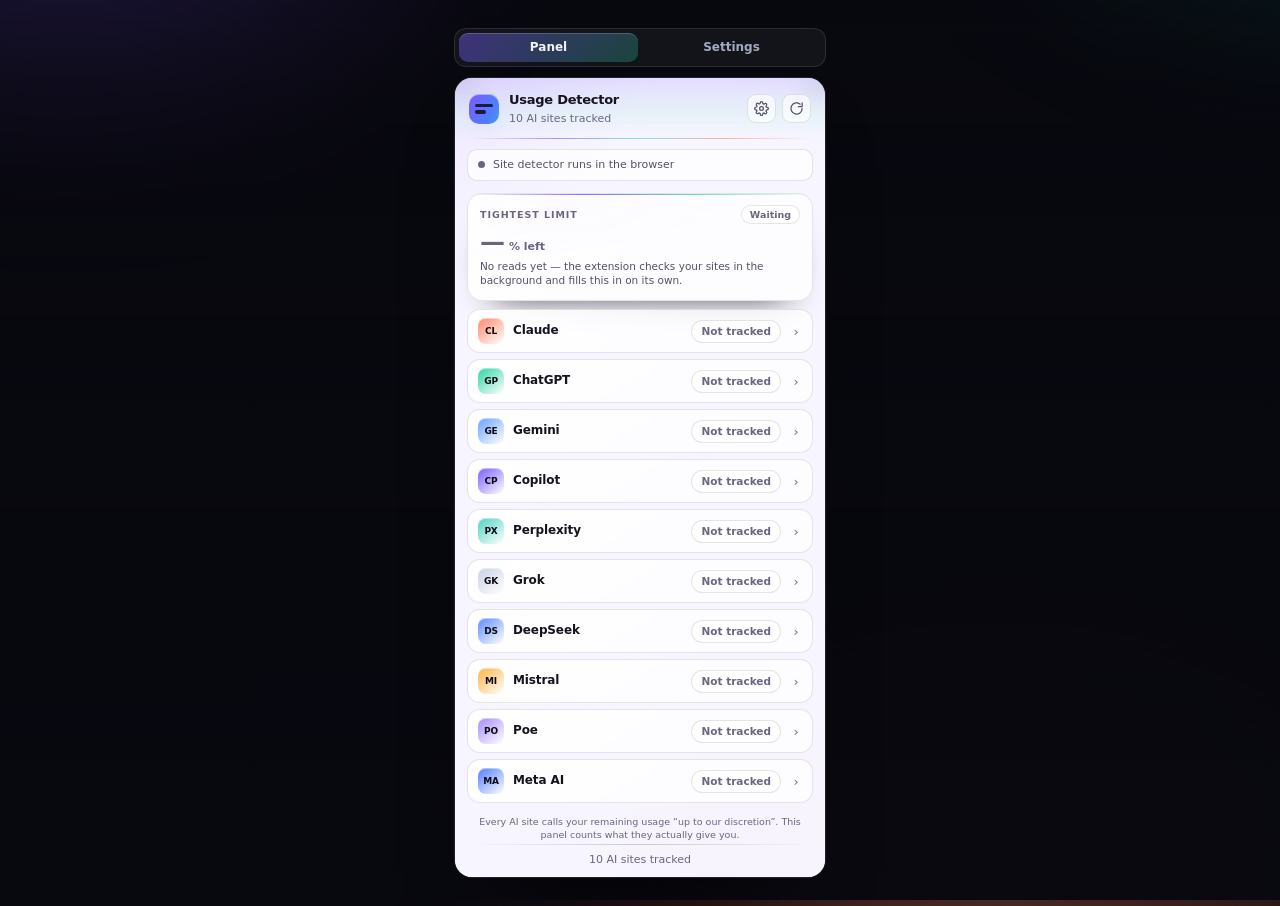
==== commit 2139bf41: "Expand support to ten AI sites and add integrated usage tracking widget Co-authored-by: base44-build" ====
--- a/preview/index.html
+++ b/preview/index.html
@@ -9,6 +9,10 @@
 </head>
 <body>
 <main class="shell">
+  <nav class="tabs" role="tablist" aria-label="Extension pages">
+    <button class="tab is-on" type="button" role="tab" aria-selected="true" data-view="panel" data-src="/extension/popup/popup.html">Panel</button>
+    <button class="tab" type="button" role="tab" aria-selected="false" data-view="settings" data-src="/extension/options/options.html">Settings</button>
+  </nav>
   <iframe id="stage-frame" src="/extension/popup/popup.html" title="Usage Detector panel"></iframe>
 </main>
 <script src="/preview/preview.js"></script>
--- a/preview/preview.css
+++ b/preview/preview.css
@@ -50,17 +50,71 @@
   position: relative;
   z-index: 1;
   width: 100%;
+  max-width: 620px;
+  display: grid;
+  justify-items: center;
+  gap: 10px;
+}
+
+/* panel and settings, side by side — the two pages the extension ships */
+.tabs {
+  display: flex;
+  gap: 4px;
+  width: 100%;
   max-width: 372px;
+  padding: 4px;
+  border: 1px solid var(--line);
+  border-radius: 12px;
+  background: rgba(255, 255, 255, 0.05);
+  backdrop-filter: blur(12px);
+}
+
+body[data-view="settings"] .tabs {
+  max-width: 620px;
+}
+
+.tab {
+  flex: 1;
+  padding: 6px 10px;
+  border: 0;
+  border-radius: 9px;
+  background: none;
+  color: #a3abc0;
+  font: inherit;
+  font-size: 12px;
+  font-weight: 620;
+  cursor: pointer;
+  transition: background 0.16s ease, color 0.16s ease;
+}
+
+.tab:hover {
+  color: #f2f4fb;
+}
+
+.tab.is-on {
+  color: #f2f4fb;
+  background: linear-gradient(135deg, rgba(124, 92, 255, 0.42), rgba(47, 212, 165, 0.26));
+  box-shadow: inset 0 1px 0 rgba(255, 255, 255, 0.18);
+}
+
+.tab:focus-visible {
+  outline: 2px solid rgba(124, 92, 255, 0.9);
+  outline-offset: 2px;
 }
 
 .shell iframe {
   display: block;
   width: 100%;
+  max-width: 372px;
   height: 560px;
   border: 1px solid var(--line);
   border-radius: 18px;
   background: transparent;
   box-shadow: 0 40px 90px -50px rgba(0, 0, 0, 0.95);
+}
+
+body[data-view="settings"] .shell iframe {
+  max-width: 620px;
 }
 
 @media (max-width: 420px) {
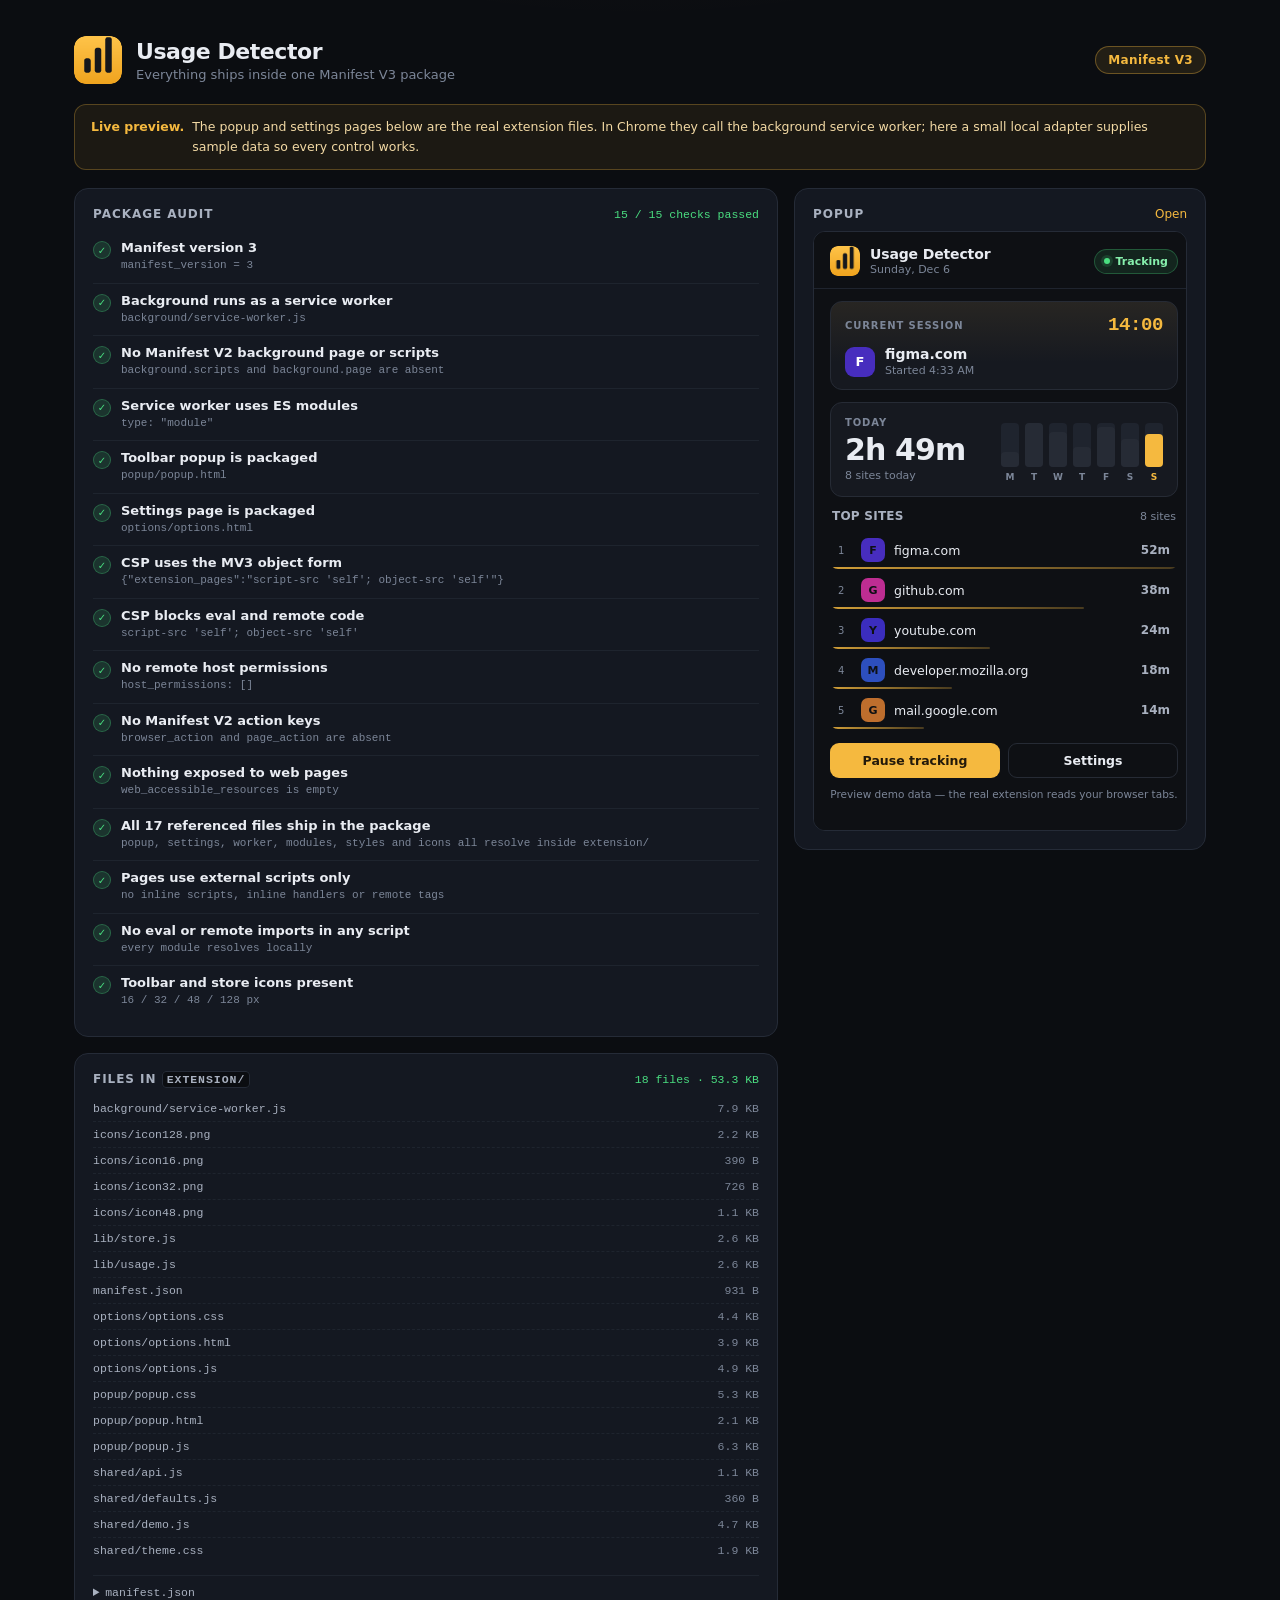
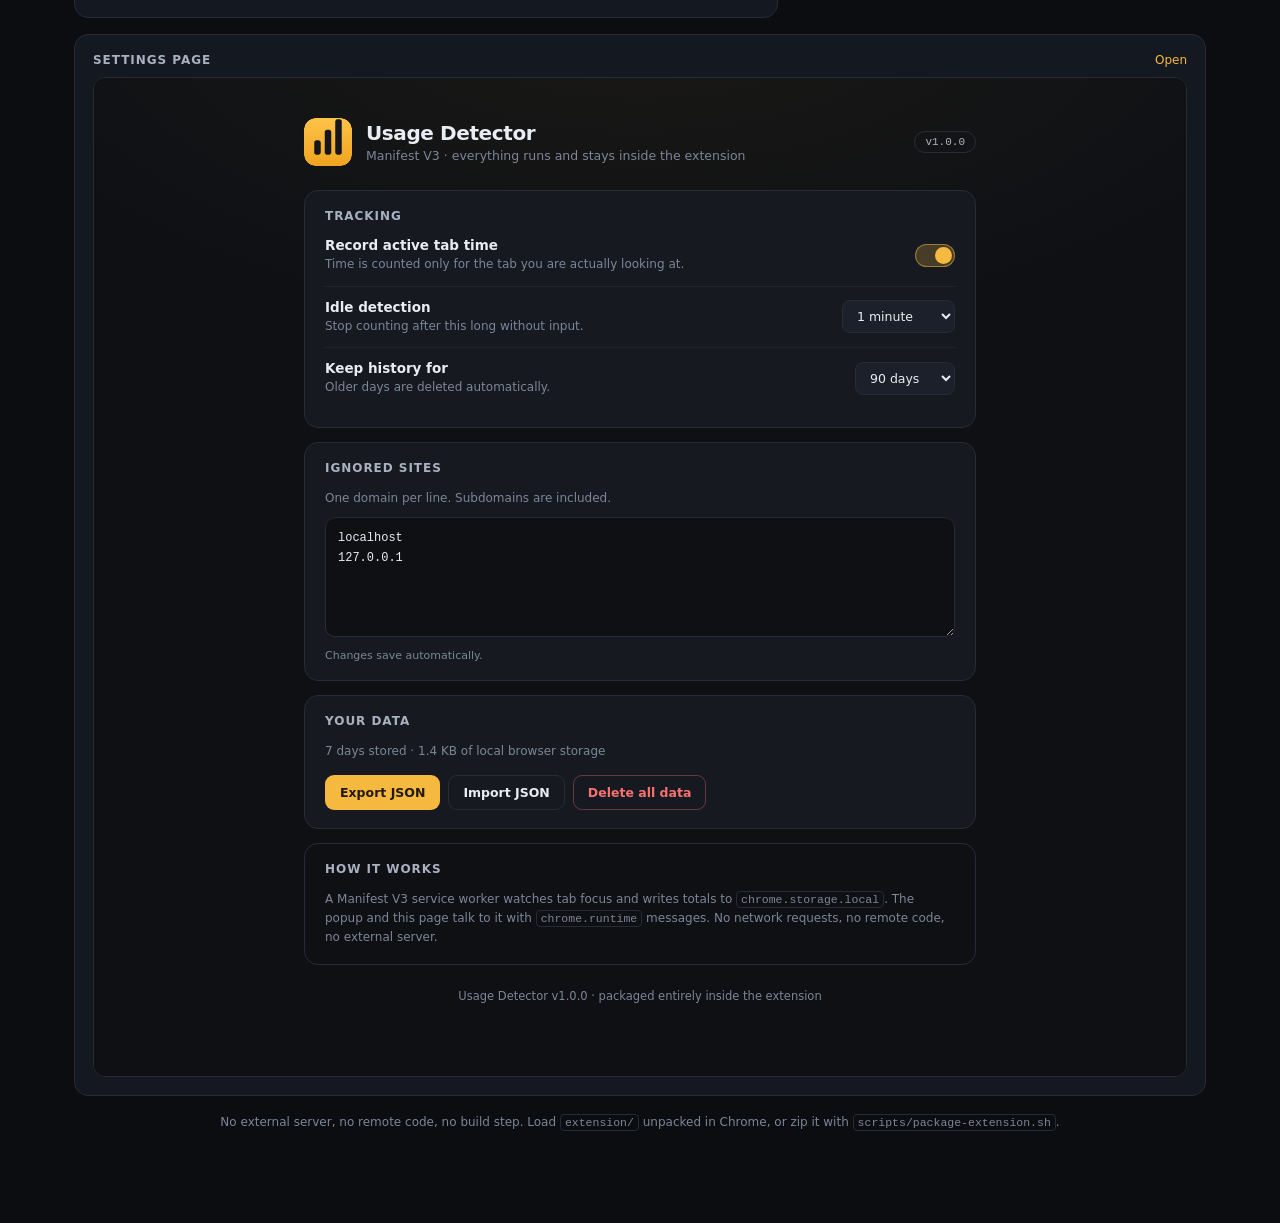
==== commit 69ffd9c7: "Refactor app into standalone Manifest V3 extension Co-authored-by: base44-builder[bot] <245833847+ba" ====
--- a/preview/index.html
+++ b/preview/index.html
@@ -1,20 +1,74 @@
 <!doctype html>
 <html lang="en">
 <head>
-<meta charset="utf-8">
-<meta name="viewport" content="width=device-width, initial-scale=1">
-<title>Usage Detector</title>
-<meta name="color-scheme" content="dark">
-<link rel="stylesheet" href="/preview/preview.css">
+  <meta charset="utf-8">
+  <meta name="viewport" content="width=device-width, initial-scale=1">
+  <title>Usage Detector — Manifest V3 preview</title>
+  <link rel="stylesheet" href="/preview/preview.css">
 </head>
 <body>
-<main class="shell">
-  <nav class="tabs" role="tablist" aria-label="Extension pages">
-    <button class="tab is-on" type="button" role="tab" aria-selected="true" data-view="panel" data-src="/extension/popup/popup.html">Panel</button>
-    <button class="tab" type="button" role="tab" aria-selected="false" data-view="settings" data-src="/extension/options/options.html">Settings</button>
-  </nav>
-  <iframe id="stage-frame" src="/extension/popup/popup.html" title="Usage Detector panel"></iframe>
-</main>
-<script src="/preview/preview.js"></script>
+  <div class="pv-wrap">
+    <header class="pv-header">
+      <div class="pv-brand">
+        <img src="../extension/icons/icon48.png" alt="" class="pv-logo">
+        <div>
+          <h1>Usage Detector</h1>
+          <p>Everything ships inside one Manifest V3 package</p>
+        </div>
+      </div>
+      <span class="pv-badge">Manifest V3</span>
+    </header>
+
+    <div class="pv-banner">
+      <strong>Live preview.</strong>
+      <span>The popup and settings pages below are the real extension files. In Chrome they call the background service worker; here a small local adapter supplies sample data so every control works.</span>
+    </div>
+
+    <div class="pv-grid">
+      <div class="pv-col">
+        <section class="pv-card">
+          <div class="pv-card-head">
+            <h2>Package audit</h2>
+            <span id="auditSummary" class="pv-summary">Running…</span>
+          </div>
+          <ul id="auditList" class="pv-checks"></ul>
+        </section>
+
+        <section class="pv-card">
+          <div class="pv-card-head">
+            <h2>Files in <code>extension/</code></h2>
+            <span id="pkgSize" class="pv-summary"></span>
+          </div>
+          <ul id="fileList" class="pv-files"></ul>
+          <details class="pv-manifest">
+            <summary>manifest.json</summary>
+            <pre id="manifestSource"></pre>
+          </details>
+        </section>
+      </div>
+
+      <div class="pv-col pv-col-frame">
+        <section class="pv-card pv-frame-card">
+          <div class="pv-card-head">
+            <h2>Popup</h2>
+            <a href="../extension/popup/popup.html" target="_blank" rel="noreferrer">Open</a>
+          </div>
+          <iframe id="popupFrame" class="pv-popup-frame" src="../extension/popup/popup.html" title="Extension popup"></iframe>
+        </section>
+      </div>
+    </div>
+
+    <section class="pv-card pv-frame-card" id="settingsCard">
+      <div class="pv-card-head">
+        <h2>Settings page</h2>
+        <a href="../extension/options/options.html" target="_blank" rel="noreferrer">Open</a>
+      </div>
+      <iframe id="optionsFrame" class="pv-options-frame" src="../extension/options/options.html" title="Extension settings"></iframe>
+    </section>
+
+    <footer class="pv-foot">No external server, no remote code, no build step. Load <code>extension/</code> unpacked in Chrome, or zip it with <code>scripts/package-extension.sh</code>.</footer>
+  </div>
+
+  <script type="module" src="/preview/preview.js"></script>
 </body>
 </html>
--- a/preview/preview.css
+++ b/preview/preview.css
@@ -1,132 +1,337 @@
 :root {
-  color-scheme: dark;
-  --bg: #08080f;
-  --line: rgba(255, 255, 255, 0.1);
+  --bg: #0b0d11;
+  --panel: #141821;
+  --panel-2: #1a1f2a;
+  --line: #252b37;
+  --line-soft: #1e242e;
+  --ink: #e9ecf2;
+  --ink-2: #a9b1c0;
+  --ink-3: #7c8698;
+  --accent: #f5b93f;
+  --green: #4ade80;
+  --red: #f87171;
+  --font: ui-sans-serif, system-ui, -apple-system, "Segoe UI", Roboto, "Helvetica Neue", Arial, sans-serif;
+  --mono: ui-monospace, SFMono-Regular, Menlo, Consolas, monospace;
 }
 
 * {
   box-sizing: border-box;
 }
 
-html {
-  background: var(--bg);
-}
-
 body {
   margin: 0;
-  min-height: 100vh;
+  background:
+    radial-gradient(1000px 500px at 50% -10%, rgba(245, 185, 63, 0.07), transparent 60%),
+    var(--bg);
+  color: var(--ink);
+  font-family: var(--font);
+  -webkit-font-smoothing: antialiased;
+}
+
+h1,
+h2,
+p {
+  margin: 0;
+}
+
+code {
+  padding: 1px 4px;
+  border: 1px solid var(--line);
+  border-radius: 4px;
+  background: var(--bg);
+  font-family: var(--mono);
+  font-size: 11.5px;
+}
+
+.pv-wrap {
+  max-width: 1180px;
+  margin: 0 auto;
+  padding: 36px 24px 72px;
+}
+
+.pv-header {
+  display: flex;
+  align-items: center;
+  justify-content: space-between;
+  gap: 16px;
+  margin-bottom: 20px;
+}
+
+.pv-brand {
+  display: flex;
+  align-items: center;
+  gap: 14px;
+}
+
+.pv-logo {
+  width: 48px;
+  height: 48px;
+  border-radius: 12px;
+}
+
+.pv-header h1 {
+  font-size: 22px;
+  letter-spacing: -0.02em;
+}
+
+.pv-header p {
+  margin-top: 3px;
+  font-size: 13px;
+  color: var(--ink-3);
+}
+
+.pv-badge {
+  flex: none;
+  padding: 6px 12px;
+  border: 1px solid rgba(245, 185, 63, 0.35);
+  border-radius: 999px;
+  background: rgba(245, 185, 63, 0.1);
+  color: var(--accent);
+  font-size: 12px;
+  font-weight: 700;
+  letter-spacing: 0.03em;
+}
+
+.pv-banner {
+  display: flex;
+  gap: 8px;
+  margin-bottom: 18px;
+  padding: 12px 16px;
+  border: 1px solid rgba(245, 185, 63, 0.28);
+  border-radius: 12px;
+  background: rgba(245, 185, 63, 0.07);
+  font-size: 12.5px;
+  line-height: 1.6;
+  color: #f2d9a4;
+}
+
+.pv-banner strong {
+  flex: none;
+  color: var(--accent);
+}
+
+.pv-grid {
+  display: grid;
+  grid-template-columns: minmax(0, 1fr) 412px;
+  gap: 16px;
+  align-items: start;
+}
+
+.pv-col {
+  min-width: 0;
+}
+
+.pv-card {
+  margin-bottom: 16px;
+  padding: 18px;
+  border: 1px solid var(--line);
+  border-radius: 14px;
+  background: var(--panel);
+}
+
+.pv-card-head {
+  display: flex;
+  align-items: baseline;
+  justify-content: space-between;
+  gap: 12px;
+  margin-bottom: 10px;
+}
+
+.pv-card-head h2 {
+  font-size: 12px;
+  font-weight: 700;
+  letter-spacing: 0.08em;
+  text-transform: uppercase;
+  color: var(--ink-2);
+}
+
+.pv-card-head a {
+  font-size: 12px;
+  color: var(--accent);
+  text-decoration: none;
+}
+
+.pv-card-head a:hover {
+  text-decoration: underline;
+}
+
+.pv-summary {
+  font-family: var(--mono);
+  font-size: 11.5px;
+  color: var(--green);
+}
+
+.pv-summary.is-bad {
+  color: var(--red);
+}
+
+.pv-checks {
+  margin: 0;
+  padding: 0;
+  list-style: none;
+}
+
+.pv-check {
+  display: flex;
+  gap: 10px;
+  padding: 9px 0;
+  border-top: 1px solid var(--line-soft);
+  font-size: 13px;
+}
+
+.pv-check:first-child {
+  border-top: 0;
+}
+
+.pv-mark {
   display: grid;
   place-items: center;
-  padding: 28px 20px;
-  background: transparent;
-  font: 13px/1.45 ui-sans-serif, system-ui, -apple-system, "Segoe UI", Roboto, "Helvetica Neue", Arial, sans-serif;
-  -webkit-font-smoothing: antialiased;
-  overflow-x: hidden;
-}
-
-/* the same colour field the panel sits on inside the browser */
-body::before,
-body::after {
-  content: "";
-  position: fixed;
-  inset: 0;
-  pointer-events: none;
-}
-
-body::before {
-  inset: -30% -20%;
-  background:
-    radial-gradient(38% 34% at 18% 8%, rgba(124, 92, 255, 0.5), transparent 70%),
-    radial-gradient(34% 30% at 88% 4%, rgba(47, 212, 165, 0.34), transparent 70%),
-    radial-gradient(44% 40% at 70% 88%, rgba(255, 138, 107, 0.34), transparent 70%);
-  filter: blur(60px) saturate(140%);
-}
-
-body::after {
-  background: linear-gradient(180deg, rgba(8, 8, 15, 0.55), rgba(8, 8, 15, 0.9) 60%, rgba(8, 8, 15, 0.96));
-}
-
-.shell {
-  position: relative;
-  z-index: 1;
-  width: 100%;
-  max-width: 620px;
-  display: grid;
-  justify-items: center;
-  gap: 10px;
-}
-
-/* panel and settings, side by side — the two pages the extension ships */
-.tabs {
-  display: flex;
-  gap: 4px;
-  width: 100%;
-  max-width: 372px;
-  padding: 4px;
+  width: 18px;
+  height: 18px;
+  flex: none;
+  margin-top: 1px;
+  border-radius: 50%;
+  font-size: 10px;
+  font-weight: 700;
+}
+
+.pv-pass .pv-mark {
+  border: 1px solid rgba(74, 222, 128, 0.3);
+  background: rgba(74, 222, 128, 0.14);
+  color: var(--green);
+}
+
+.pv-fail .pv-mark {
+  border: 1px solid rgba(248, 113, 113, 0.3);
+  background: rgba(248, 113, 113, 0.14);
+  color: var(--red);
+}
+
+.pv-check-title {
+  font-weight: 600;
+}
+
+.pv-check-detail {
+  margin-top: 2px;
+  font-family: var(--mono);
+  font-size: 11px;
+  line-height: 1.5;
+  color: var(--ink-3);
+  word-break: break-word;
+}
+
+.pv-files {
+  margin: 0;
+  padding: 0;
+  list-style: none;
+}
+
+.pv-file {
+  display: flex;
+  justify-content: space-between;
+  gap: 12px;
+  padding: 6px 0;
+  border-top: 1px dashed var(--line-soft);
+  font-family: var(--mono);
+  font-size: 11.5px;
+  color: var(--ink-2);
+}
+
+.pv-file:first-child {
+  border-top: 0;
+}
+
+.pv-file.is-missing {
+  color: var(--red);
+}
+
+.pv-file-size {
+  flex: none;
+  color: var(--ink-3);
+}
+
+.pv-manifest {
+  margin-top: 12px;
+  border-top: 1px solid var(--line-soft);
+  padding-top: 10px;
+}
+
+.pv-manifest summary {
+  cursor: pointer;
+  font-family: var(--mono);
+  font-size: 11.5px;
+  color: var(--ink-2);
+}
+
+.pv-manifest pre {
+  max-height: 320px;
+  margin: 10px 0 0;
+  padding: 12px;
+  overflow: auto;
+  border: 1px solid var(--line);
+  border-radius: 10px;
+  background: var(--bg);
+  font-family: var(--mono);
+  font-size: 11px;
+  line-height: 1.55;
+  color: var(--ink-2);
+}
+
+.pv-frame-card {
+  padding-bottom: 18px;
+}
+
+.pv-popup-frame {
+  display: block;
+  width: 380px;
+  max-width: 100%;
+  height: 600px;
+  margin: 0 auto;
   border: 1px solid var(--line);
   border-radius: 12px;
-  background: rgba(255, 255, 255, 0.05);
-  backdrop-filter: blur(12px);
-}
-
-body[data-view="settings"] .tabs {
-  max-width: 620px;
-}
-
-.tab {
-  flex: 1;
-  padding: 6px 10px;
-  border: 0;
-  border-radius: 9px;
-  background: none;
-  color: #a3abc0;
-  font: inherit;
-  font-size: 12px;
-  font-weight: 620;
-  cursor: pointer;
-  transition: background 0.16s ease, color 0.16s ease;
-}
-
-.tab:hover {
-  color: #f2f4fb;
-}
-
-.tab.is-on {
-  color: #f2f4fb;
-  background: linear-gradient(135deg, rgba(124, 92, 255, 0.42), rgba(47, 212, 165, 0.26));
-  box-shadow: inset 0 1px 0 rgba(255, 255, 255, 0.18);
-}
-
-.tab:focus-visible {
-  outline: 2px solid rgba(124, 92, 255, 0.9);
-  outline-offset: 2px;
-}
-
-.shell iframe {
+  background: #0e1014;
+}
+
+.pv-options-frame {
   display: block;
   width: 100%;
-  max-width: 372px;
-  height: 560px;
-  border: 1px solid var(--line);
-  border-radius: 18px;
-  background: transparent;
-  box-shadow: 0 40px 90px -50px rgba(0, 0, 0, 0.95);
-}
-
-body[data-view="settings"] .shell iframe {
-  max-width: 620px;
-}
-
-@media (max-width: 420px) {
-  body {
-    padding: 16px 12px;
+  height: 1000px;
+  border: 1px solid var(--line);
+  border-radius: 12px;
+  background: #0e1014;
+}
+
+.pv-foot {
+  margin-top: 8px;
+  font-size: 12px;
+  line-height: 1.7;
+  color: var(--ink-3);
+  text-align: center;
+}
+
+#settingsCard {
+  scroll-margin-top: 20px;
+  transition: border-color 0.3s ease, box-shadow 0.3s ease;
+}
+
+#settingsCard.is-flash {
+  border-color: rgba(245, 185, 63, 0.6);
+  box-shadow: 0 0 0 3px rgba(245, 185, 63, 0.12);
+}
+
+@media (max-width: 940px) {
+  .pv-grid {
+    grid-template-columns: 1fr;
   }
-
-  .shell {
-    max-width: none;
+}
+
+@media (max-width: 520px) {
+  .pv-wrap {
+    padding: 24px 14px 56px;
   }
 
-  .shell iframe {
-    border-radius: 16px;
+  .pv-header {
+    align-items: flex-start;
+    flex-direction: column;
   }
 }
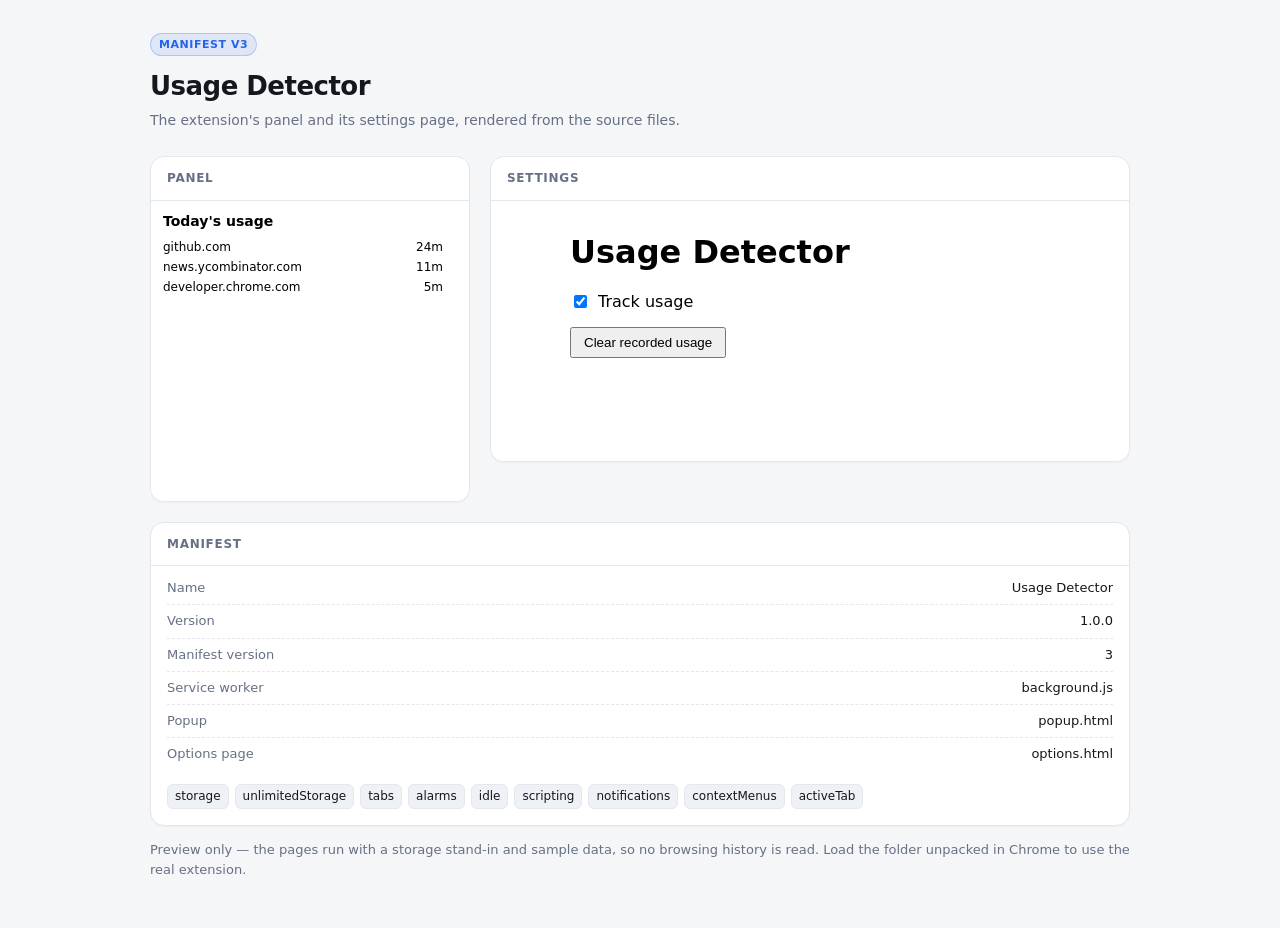
==== commit 77f3a7ec: "Add preview directory for extension panel and settings rendering Co-authored-by: base44-builder[bot]" ====
--- a/preview/index.html
+++ b/preview/index.html
@@ -1,74 +1,132 @@
-<!doctype html>
+<!DOCTYPE html>
 <html lang="en">
-<head>
-  <meta charset="utf-8">
-  <meta name="viewport" content="width=device-width, initial-scale=1">
-  <title>Usage Detector — Manifest V3 preview</title>
-  <link rel="stylesheet" href="/preview/preview.css">
-</head>
-<body>
-  <div class="pv-wrap">
-    <header class="pv-header">
-      <div class="pv-brand">
-        <img src="../extension/icons/icon48.png" alt="" class="pv-logo">
-        <div>
-          <h1>Usage Detector</h1>
-          <p>Everything ships inside one Manifest V3 package</p>
-        </div>
-      </div>
-      <span class="pv-badge">Manifest V3</span>
-    </header>
+  <head>
+    <meta charset="UTF-8" />
+    <meta name="viewport" content="width=device-width, initial-scale=1" />
+    <title>Usage Detector — preview</title>
+    <style>
+      :root {
+        color-scheme: light;
+        --bg: #f5f6f8;
+        --card: #ffffff;
+        --ink: #14171d;
+        --muted: #667085;
+        --line: #e4e7ec;
+        --accent: #2563eb;
+      }
+      * { box-sizing: border-box; }
+      body {
+        margin: 0;
+        padding: 32px 20px 48px;
+        background: var(--bg);
+        color: var(--ink);
+        font: 15px/1.55 system-ui, -apple-system, "Segoe UI", Roboto, sans-serif;
+      }
+      .wrap { max-width: 980px; margin: 0 auto; }
+      header { margin-bottom: 24px; }
+      h1 { margin: 0 0 4px; font-size: 26px; letter-spacing: -0.02em; }
+      .sub { margin: 0; color: var(--muted); font-size: 14px; }
+      .tag {
+        display: inline-block;
+        font-size: 11px;
+        font-weight: 700;
+        letter-spacing: 0.05em;
+        text-transform: uppercase;
+        color: var(--accent);
+        background: rgba(37, 99, 235, 0.1);
+        border: 1px solid rgba(37, 99, 235, 0.25);
+        border-radius: 999px;
+        padding: 2px 8px;
+        margin-bottom: 10px;
+      }
+      .grid {
+        display: grid;
+        grid-template-columns: 1fr;
+        gap: 20px;
+        align-items: start;
+      }
+      @media (min-width: 780px) {
+        .grid { grid-template-columns: 320px 1fr; }
+      }
+      .card {
+        background: var(--card);
+        border: 1px solid var(--line);
+        border-radius: 14px;
+        overflow: hidden;
+        box-shadow: 0 1px 2px rgba(16, 24, 40, 0.04);
+      }
+      .card h2 {
+        margin: 0;
+        padding: 12px 16px;
+        font-size: 12px;
+        font-weight: 700;
+        letter-spacing: 0.06em;
+        text-transform: uppercase;
+        color: var(--muted);
+        border-bottom: 1px solid var(--line);
+      }
+      .card iframe { display: block; width: 100%; border: 0; background: #fff; }
+      #popup-frame { height: 300px; }
+      #options-frame { height: 260px; }
+      .manifest { margin-top: 20px; }
+      .rows { padding: 6px 16px 14px; }
+      .row {
+        display: flex;
+        gap: 12px;
+        justify-content: space-between;
+        font-size: 13px;
+        padding: 6px 0;
+        border-bottom: 1px dashed var(--line);
+      }
+      .row:last-child { border-bottom: 0; }
+      .row span:first-child { color: var(--muted); }
+      .row code {
+        font-family: ui-monospace, SFMono-Regular, Menlo, monospace;
+        font-size: 12px;
+      }
+      .chips { display: flex; flex-wrap: wrap; gap: 6px; padding: 0 16px 16px; }
+      .chip {
+        font-size: 12px;
+        background: #eef2f7;
+        border: 1px solid var(--line);
+        border-radius: 6px;
+        padding: 2px 7px;
+      }
+      .note { margin: 14px 0 0; color: var(--muted); font-size: 13px; }
+      .note a { color: var(--accent); }
+    </style>
+  </head>
+  <body>
+    <div class="wrap">
+      <header>
+        <span class="tag">Manifest V3</span>
+        <h1>Usage Detector</h1>
+        <p class="sub">The extension's panel and its settings page, rendered from the source files.</p>
+      </header>
 
-    <div class="pv-banner">
-      <strong>Live preview.</strong>
-      <span>The popup and settings pages below are the real extension files. In Chrome they call the background service worker; here a small local adapter supplies sample data so every control works.</span>
-    </div>
-
-    <div class="pv-grid">
-      <div class="pv-col">
-        <section class="pv-card">
-          <div class="pv-card-head">
-            <h2>Package audit</h2>
-            <span id="auditSummary" class="pv-summary">Running…</span>
-          </div>
-          <ul id="auditList" class="pv-checks"></ul>
+      <div class="grid">
+        <section class="card">
+          <h2>Panel</h2>
+          <iframe id="popup-frame" title="Extension panel"></iframe>
         </section>
-
-        <section class="pv-card">
-          <div class="pv-card-head">
-            <h2>Files in <code>extension/</code></h2>
-            <span id="pkgSize" class="pv-summary"></span>
-          </div>
-          <ul id="fileList" class="pv-files"></ul>
-          <details class="pv-manifest">
-            <summary>manifest.json</summary>
-            <pre id="manifestSource"></pre>
-          </details>
+        <section class="card">
+          <h2>Settings</h2>
+          <iframe id="options-frame" title="Extension settings"></iframe>
         </section>
       </div>
 
-      <div class="pv-col pv-col-frame">
-        <section class="pv-card pv-frame-card">
-          <div class="pv-card-head">
-            <h2>Popup</h2>
-            <a href="../extension/popup/popup.html" target="_blank" rel="noreferrer">Open</a>
-          </div>
-          <iframe id="popupFrame" class="pv-popup-frame" src="../extension/popup/popup.html" title="Extension popup"></iframe>
-        </section>
-      </div>
+      <section class="card manifest">
+        <h2>Manifest</h2>
+        <div class="rows" id="manifest-rows"></div>
+        <div class="chips" id="manifest-chips"></div>
+      </section>
+
+      <p class="note">
+        Preview only — the pages run with a storage stand-in and sample data, so no browsing
+        history is read. Load the folder unpacked in Chrome to use the real extension.
+      </p>
     </div>
 
-    <section class="pv-card pv-frame-card" id="settingsCard">
-      <div class="pv-card-head">
-        <h2>Settings page</h2>
-        <a href="../extension/options/options.html" target="_blank" rel="noreferrer">Open</a>
-      </div>
-      <iframe id="optionsFrame" class="pv-options-frame" src="../extension/options/options.html" title="Extension settings"></iframe>
-    </section>
-
-    <footer class="pv-foot">No external server, no remote code, no build step. Load <code>extension/</code> unpacked in Chrome, or zip it with <code>scripts/package-extension.sh</code>.</footer>
-  </div>
-
-  <script type="module" src="/preview/preview.js"></script>
-</body>
+    <script src="/preview/preview.js"></script>
+  </body>
 </html>
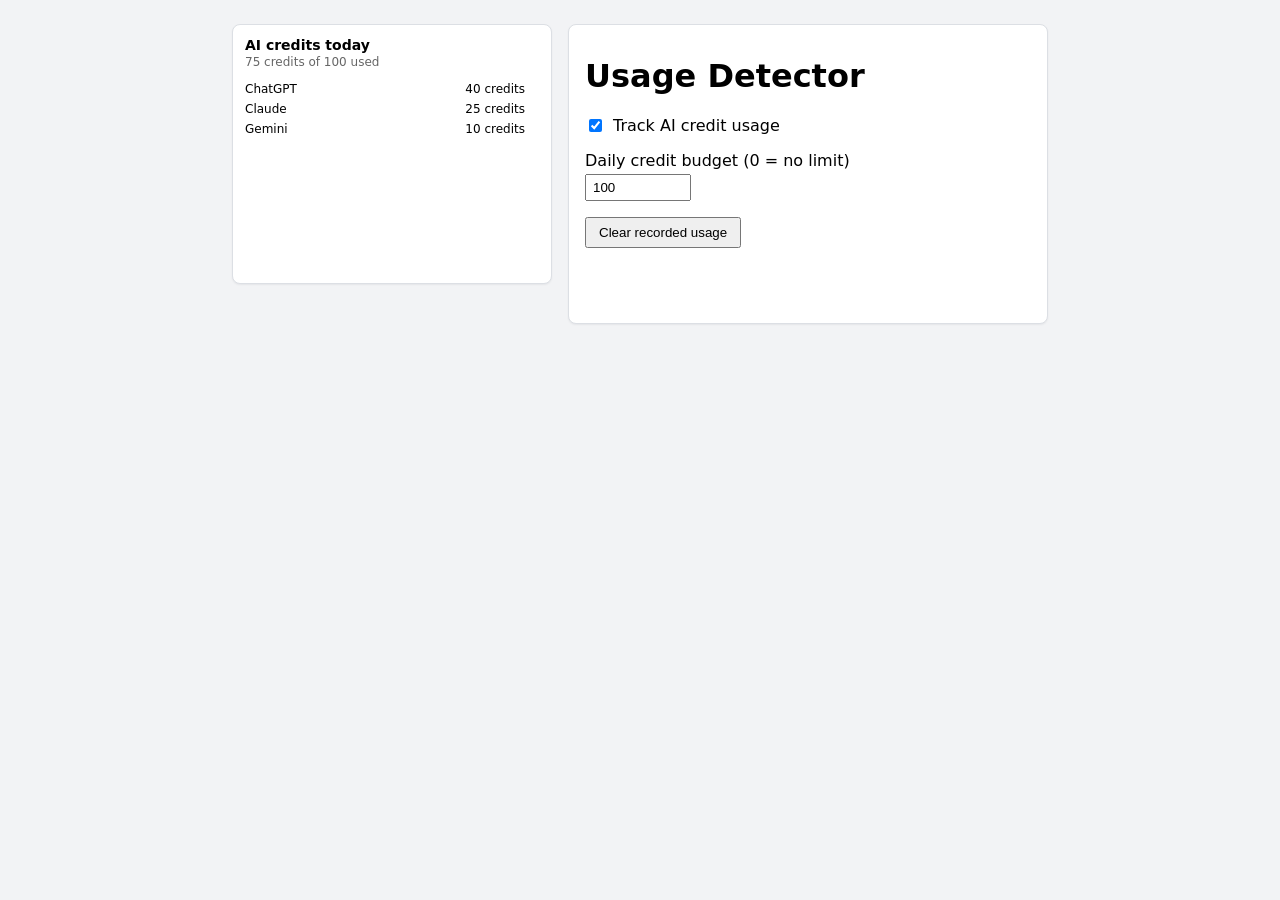
==== commit 7c408e9d: "Add AI credit usage tracking and update preview rendering Co-authored-by: base44-builder[bot] <24583" ====
--- a/preview/index.html
+++ b/preview/index.html
@@ -3,130 +3,39 @@
   <head>
     <meta charset="UTF-8" />
     <meta name="viewport" content="width=device-width, initial-scale=1" />
-    <title>Usage Detector — preview</title>
+    <title>Usage Detector</title>
     <style>
-      :root {
-        color-scheme: light;
-        --bg: #f5f6f8;
-        --card: #ffffff;
-        --ink: #14171d;
-        --muted: #667085;
-        --line: #e4e7ec;
-        --accent: #2563eb;
-      }
       * { box-sizing: border-box; }
       body {
         margin: 0;
-        padding: 32px 20px 48px;
-        background: var(--bg);
-        color: var(--ink);
-        font: 15px/1.55 system-ui, -apple-system, "Segoe UI", Roboto, sans-serif;
+        padding: 24px 16px;
+        background: #f2f3f5;
+        font: 14px/1.5 system-ui, -apple-system, "Segoe UI", Roboto, sans-serif;
+        color: #14171d;
       }
-      .wrap { max-width: 980px; margin: 0 auto; }
-      header { margin-bottom: 24px; }
-      h1 { margin: 0 0 4px; font-size: 26px; letter-spacing: -0.02em; }
-      .sub { margin: 0; color: var(--muted); font-size: 14px; }
-      .tag {
-        display: inline-block;
-        font-size: 11px;
-        font-weight: 700;
-        letter-spacing: 0.05em;
-        text-transform: uppercase;
-        color: var(--accent);
-        background: rgba(37, 99, 235, 0.1);
-        border: 1px solid rgba(37, 99, 235, 0.25);
-        border-radius: 999px;
-        padding: 2px 8px;
-        margin-bottom: 10px;
+      .pages {
+        display: flex;
+        flex-wrap: wrap;
+        gap: 16px;
+        align-items: flex-start;
+        justify-content: center;
       }
-      .grid {
-        display: grid;
-        grid-template-columns: 1fr;
-        gap: 20px;
-        align-items: start;
+      iframe {
+        display: block;
+        border: 1px solid #dcdfe4;
+        border-radius: 8px;
+        background: #fff;
+        box-shadow: 0 1px 2px rgba(16, 24, 40, 0.06);
       }
-      @media (min-width: 780px) {
-        .grid { grid-template-columns: 320px 1fr; }
-      }
-      .card {
-        background: var(--card);
-        border: 1px solid var(--line);
-        border-radius: 14px;
-        overflow: hidden;
-        box-shadow: 0 1px 2px rgba(16, 24, 40, 0.04);
-      }
-      .card h2 {
-        margin: 0;
-        padding: 12px 16px;
-        font-size: 12px;
-        font-weight: 700;
-        letter-spacing: 0.06em;
-        text-transform: uppercase;
-        color: var(--muted);
-        border-bottom: 1px solid var(--line);
-      }
-      .card iframe { display: block; width: 100%; border: 0; background: #fff; }
-      #popup-frame { height: 300px; }
-      #options-frame { height: 260px; }
-      .manifest { margin-top: 20px; }
-      .rows { padding: 6px 16px 14px; }
-      .row {
-        display: flex;
-        gap: 12px;
-        justify-content: space-between;
-        font-size: 13px;
-        padding: 6px 0;
-        border-bottom: 1px dashed var(--line);
-      }
-      .row:last-child { border-bottom: 0; }
-      .row span:first-child { color: var(--muted); }
-      .row code {
-        font-family: ui-monospace, SFMono-Regular, Menlo, monospace;
-        font-size: 12px;
-      }
-      .chips { display: flex; flex-wrap: wrap; gap: 6px; padding: 0 16px 16px; }
-      .chip {
-        font-size: 12px;
-        background: #eef2f7;
-        border: 1px solid var(--line);
-        border-radius: 6px;
-        padding: 2px 7px;
-      }
-      .note { margin: 14px 0 0; color: var(--muted); font-size: 13px; }
-      .note a { color: var(--accent); }
+      #popup-frame { width: 320px; height: 260px; }
+      #options-frame { width: 480px; height: 300px; }
     </style>
   </head>
   <body>
-    <div class="wrap">
-      <header>
-        <span class="tag">Manifest V3</span>
-        <h1>Usage Detector</h1>
-        <p class="sub">The extension's panel and its settings page, rendered from the source files.</p>
-      </header>
-
-      <div class="grid">
-        <section class="card">
-          <h2>Panel</h2>
-          <iframe id="popup-frame" title="Extension panel"></iframe>
-        </section>
-        <section class="card">
-          <h2>Settings</h2>
-          <iframe id="options-frame" title="Extension settings"></iframe>
-        </section>
-      </div>
-
-      <section class="card manifest">
-        <h2>Manifest</h2>
-        <div class="rows" id="manifest-rows"></div>
-        <div class="chips" id="manifest-chips"></div>
-      </section>
-
-      <p class="note">
-        Preview only — the pages run with a storage stand-in and sample data, so no browsing
-        history is read. Load the folder unpacked in Chrome to use the real extension.
-      </p>
+    <div class="pages">
+      <iframe id="popup-frame" title="Usage Detector panel"></iframe>
+      <iframe id="options-frame" title="Usage Detector settings"></iframe>
     </div>
-
     <script src="/preview/preview.js"></script>
   </body>
 </html>
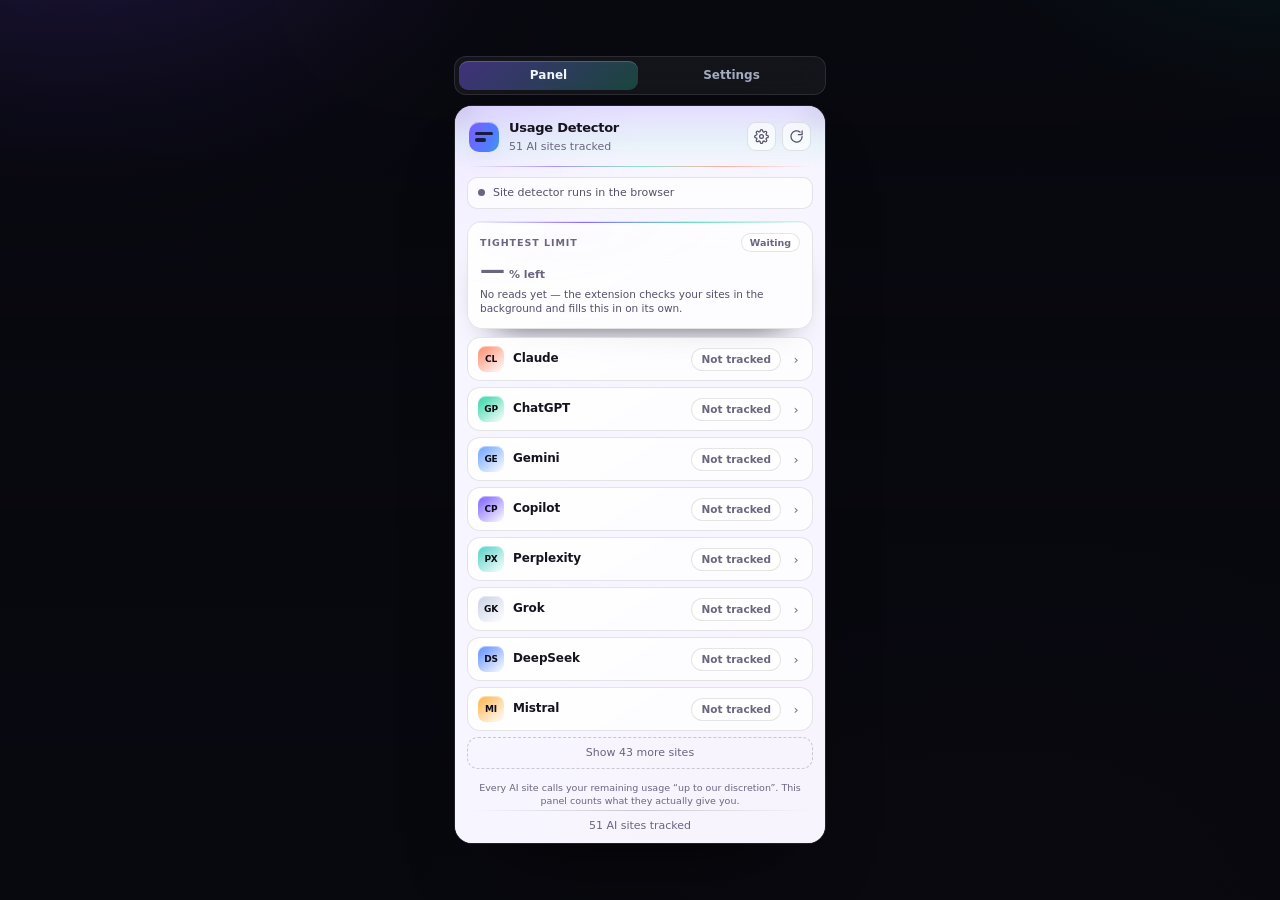
==== commit 7ef0b551: "Merge pull request #1 from LumaOfficial/usage-detector-extension Add a test suite for the usage pars" ====
--- a/preview/index.html
+++ b/preview/index.html
@@ -1,41 +1,20 @@
-<!DOCTYPE html>
+<!doctype html>
 <html lang="en">
-  <head>
-    <meta charset="UTF-8" />
-    <meta name="viewport" content="width=device-width, initial-scale=1" />
-    <title>Usage Detector</title>
-    <style>
-      * { box-sizing: border-box; }
-      body {
-        margin: 0;
-        padding: 24px 16px;
-        background: #f2f3f5;
-        font: 14px/1.5 system-ui, -apple-system, "Segoe UI", Roboto, sans-serif;
-        color: #14171d;
-      }
-      .pages {
-        display: flex;
-        flex-wrap: wrap;
-        gap: 16px;
-        align-items: flex-start;
-        justify-content: center;
-      }
-      iframe {
-        display: block;
-        border: 1px solid #dcdfe4;
-        border-radius: 8px;
-        background: #fff;
-        box-shadow: 0 1px 2px rgba(16, 24, 40, 0.06);
-      }
-      #popup-frame { width: 320px; height: 260px; }
-      #options-frame { width: 480px; height: 300px; }
-    </style>
-  </head>
-  <body>
-    <div class="pages">
-      <iframe id="popup-frame" title="Usage Detector panel"></iframe>
-      <iframe id="options-frame" title="Usage Detector settings"></iframe>
-    </div>
-    <script src="/preview/preview.js"></script>
-  </body>
+<head>
+<meta charset="utf-8">
+<meta name="viewport" content="width=device-width, initial-scale=1">
+<title>Usage Detector</title>
+<meta name="color-scheme" content="dark">
+<link rel="stylesheet" href="/preview/preview.css">
+</head>
+<body>
+<main class="shell">
+  <nav class="tabs" role="tablist" aria-label="Extension pages">
+    <button class="tab is-on" type="button" role="tab" aria-selected="true" data-view="panel" data-src="/extension/popup/popup.html">Panel</button>
+    <button class="tab" type="button" role="tab" aria-selected="false" data-view="settings" data-src="/extension/options/options.html">Settings</button>
+  </nav>
+  <iframe id="stage-frame" src="/extension/popup/popup.html" title="Usage Detector panel"></iframe>
+</main>
+<script src="/preview/preview.js"></script>
+</body>
 </html>
--- a/preview/preview.css
+++ b/preview/preview.css
@@ -0,0 +1,132 @@
+:root {
+  color-scheme: dark;
+  --bg: #08080f;
+  --line: rgba(255, 255, 255, 0.1);
+}
+
+* {
+  box-sizing: border-box;
+}
+
+html {
+  background: var(--bg);
+}
+
+body {
+  margin: 0;
+  min-height: 100vh;
+  display: grid;
+  place-items: center;
+  padding: 28px 20px;
+  background: transparent;
+  font: 13px/1.45 ui-sans-serif, system-ui, -apple-system, "Segoe UI", Roboto, "Helvetica Neue", Arial, sans-serif;
+  -webkit-font-smoothing: antialiased;
+  overflow-x: hidden;
+}
+
+/* the same colour field the panel sits on inside the browser */
+body::before,
+body::after {
+  content: "";
+  position: fixed;
+  inset: 0;
+  pointer-events: none;
+}
+
+body::before {
+  inset: -30% -20%;
+  background:
+    radial-gradient(38% 34% at 18% 8%, rgba(124, 92, 255, 0.5), transparent 70%),
+    radial-gradient(34% 30% at 88% 4%, rgba(47, 212, 165, 0.34), transparent 70%),
+    radial-gradient(44% 40% at 70% 88%, rgba(255, 138, 107, 0.34), transparent 70%);
+  filter: blur(60px) saturate(140%);
+}
+
+body::after {
+  background: linear-gradient(180deg, rgba(8, 8, 15, 0.55), rgba(8, 8, 15, 0.9) 60%, rgba(8, 8, 15, 0.96));
+}
+
+.shell {
+  position: relative;
+  z-index: 1;
+  width: 100%;
+  max-width: 620px;
+  display: grid;
+  justify-items: center;
+  gap: 10px;
+}
+
+/* panel and settings, side by side — the two pages the extension ships */
+.tabs {
+  display: flex;
+  gap: 4px;
+  width: 100%;
+  max-width: 372px;
+  padding: 4px;
+  border: 1px solid var(--line);
+  border-radius: 12px;
+  background: rgba(255, 255, 255, 0.05);
+  backdrop-filter: blur(12px);
+}
+
+body[data-view="settings"] .tabs {
+  max-width: 620px;
+}
+
+.tab {
+  flex: 1;
+  padding: 6px 10px;
+  border: 0;
+  border-radius: 9px;
+  background: none;
+  color: #a3abc0;
+  font: inherit;
+  font-size: 12px;
+  font-weight: 620;
+  cursor: pointer;
+  transition: background 0.16s ease, color 0.16s ease;
+}
+
+.tab:hover {
+  color: #f2f4fb;
+}
+
+.tab.is-on {
+  color: #f2f4fb;
+  background: linear-gradient(135deg, rgba(124, 92, 255, 0.42), rgba(47, 212, 165, 0.26));
+  box-shadow: inset 0 1px 0 rgba(255, 255, 255, 0.18);
+}
+
+.tab:focus-visible {
+  outline: 2px solid rgba(124, 92, 255, 0.9);
+  outline-offset: 2px;
+}
+
+.shell iframe {
+  display: block;
+  width: 100%;
+  max-width: 372px;
+  height: 560px;
+  border: 1px solid var(--line);
+  border-radius: 18px;
+  background: transparent;
+  box-shadow: 0 40px 90px -50px rgba(0, 0, 0, 0.95);
+}
+
+body[data-view="settings"] .shell iframe {
+  max-width: 620px;
+}
+
+@media (max-width: 420px) {
+  body {
+    padding: 16px 12px;
+  }
+
+  .shell {
+    max-width: none;
+  }
+
+  .shell iframe {
+    border-radius: 16px;
+  }
+}
